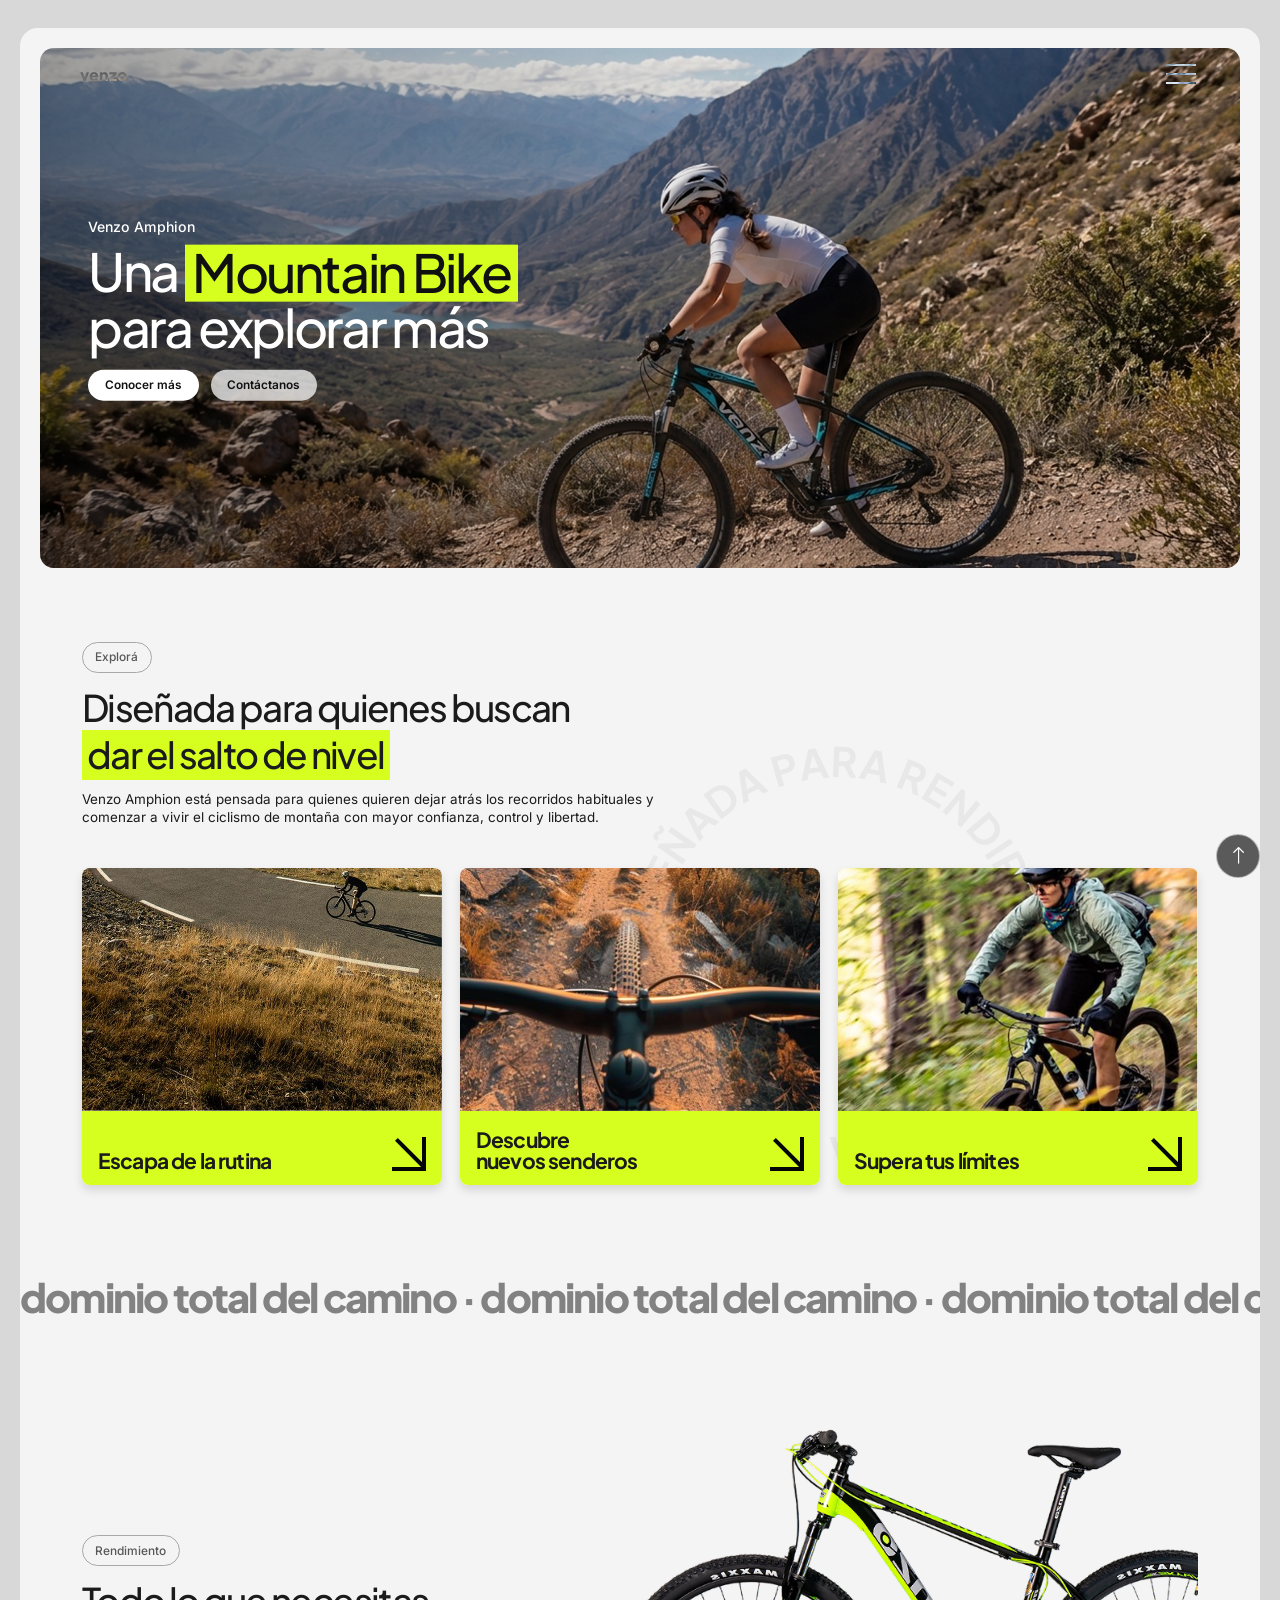
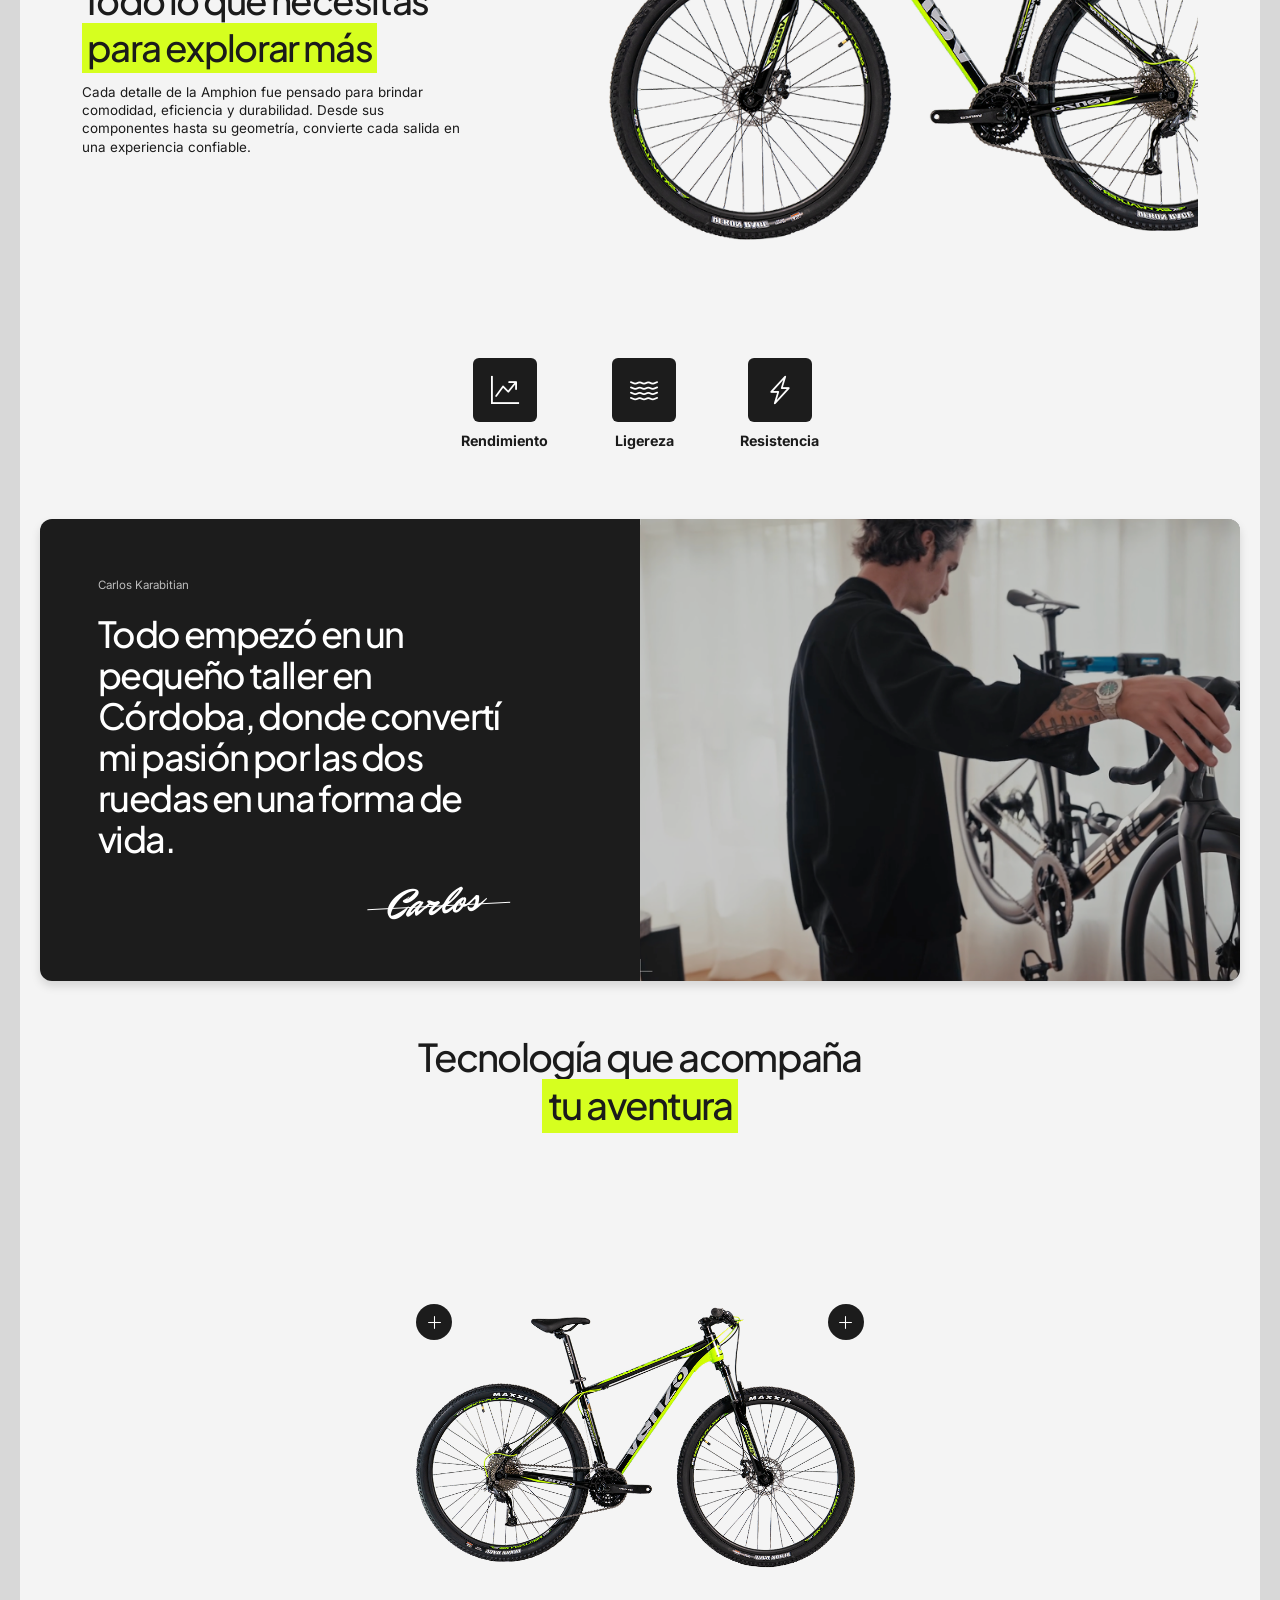
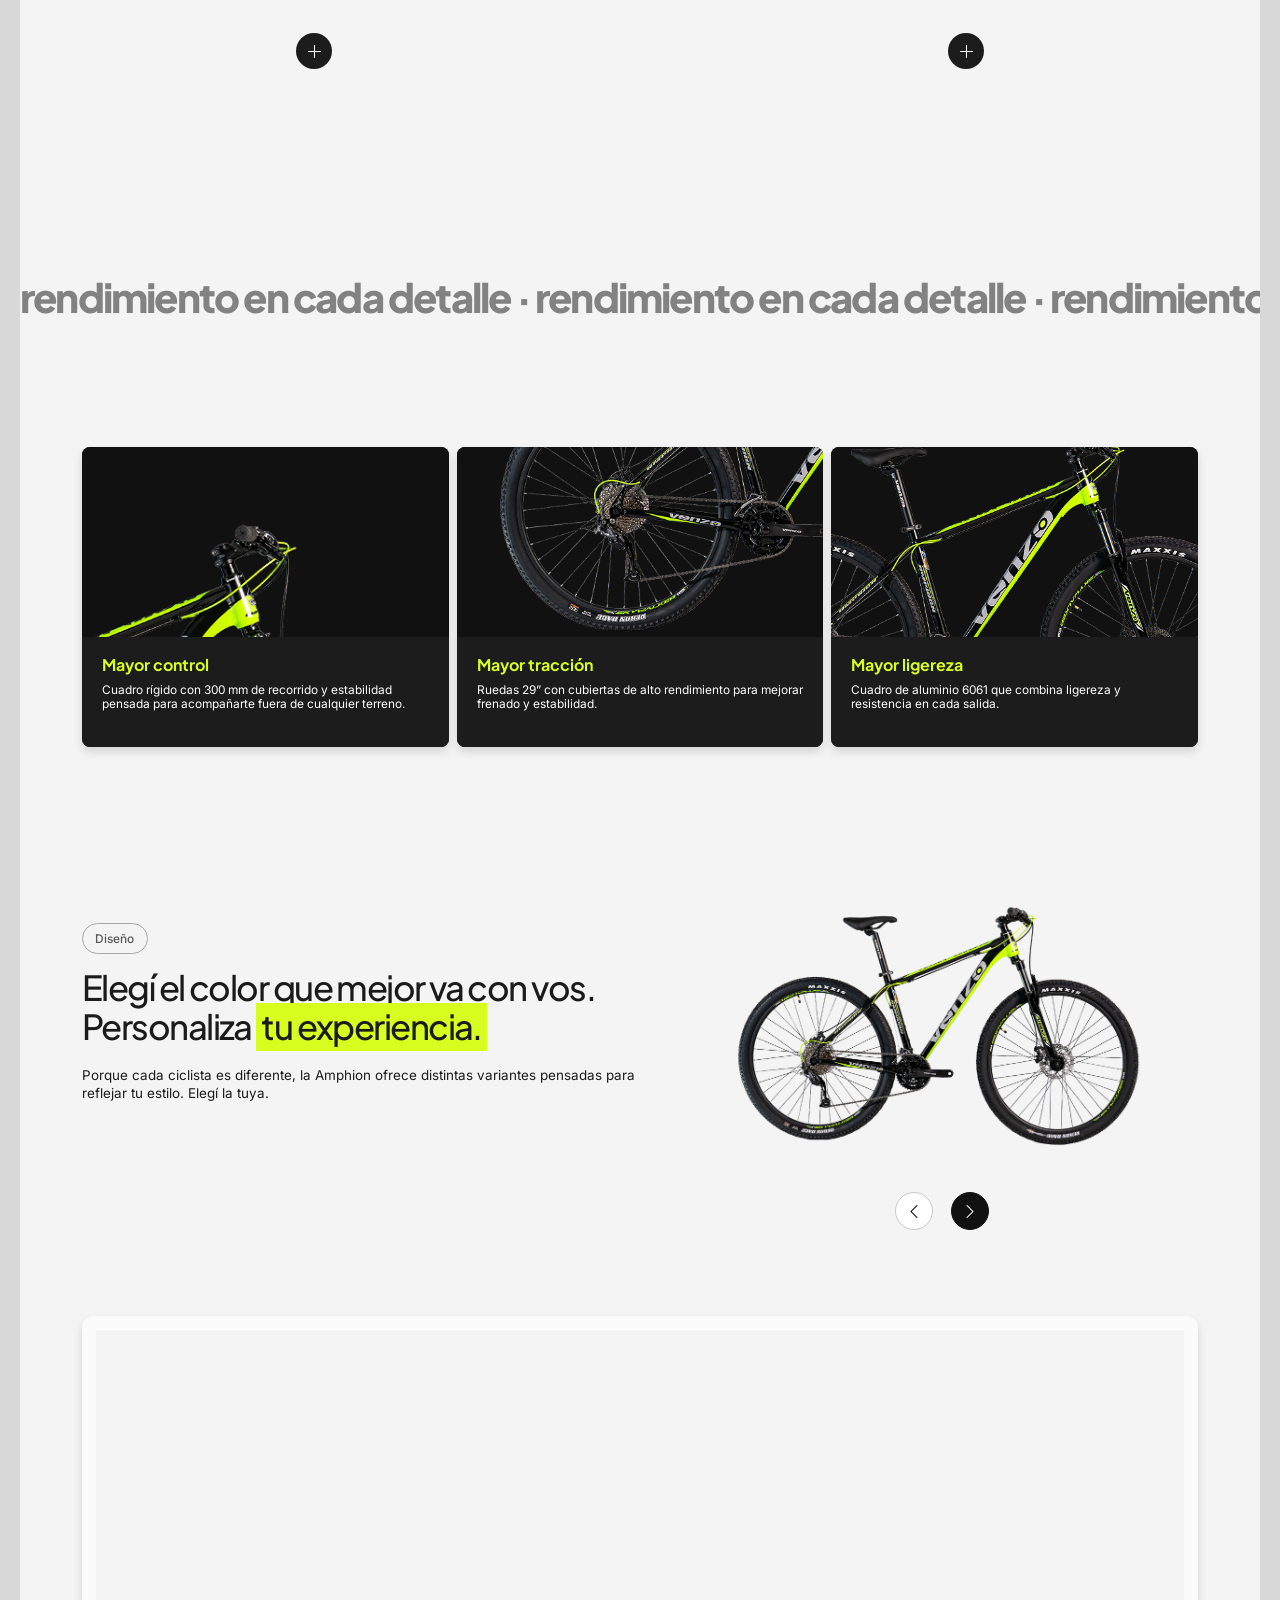
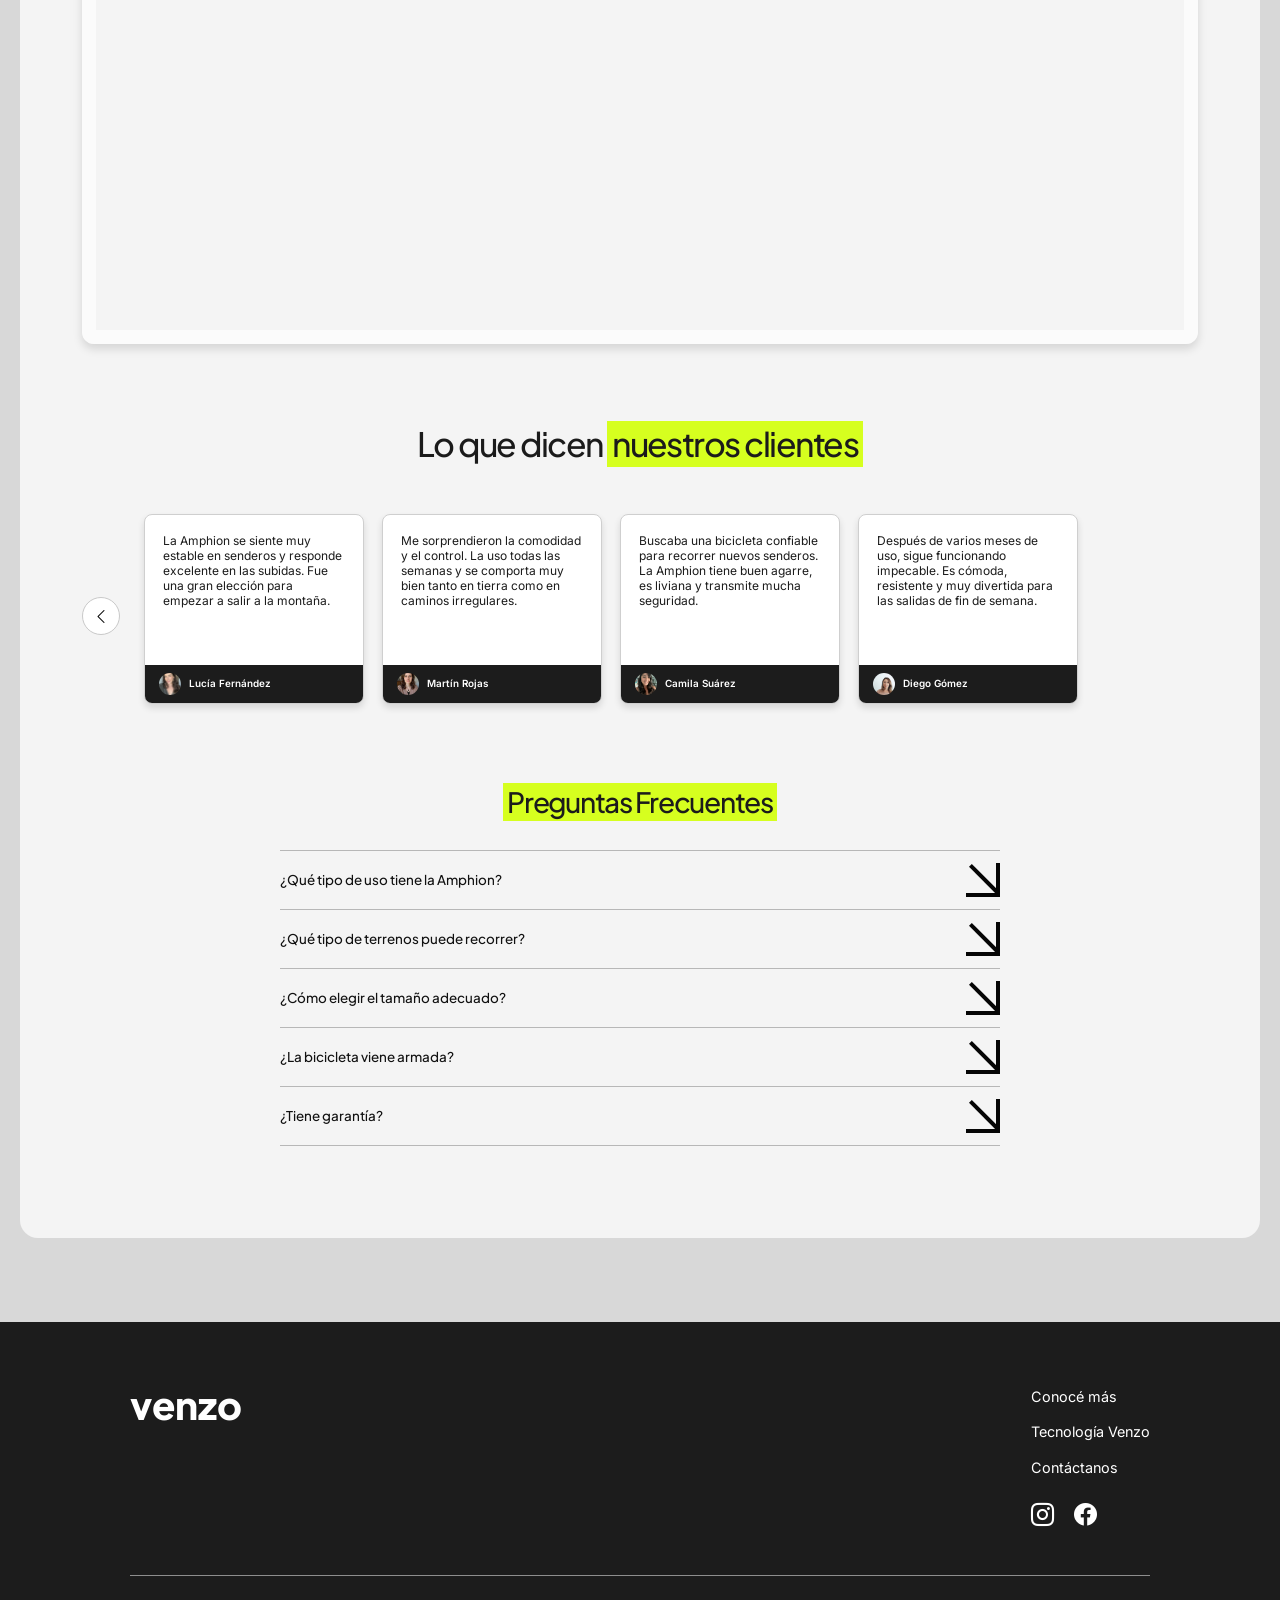
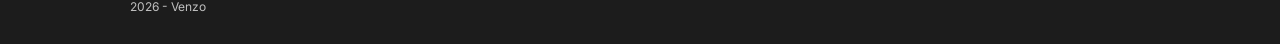
==== index.html @ 7faf3df8 "Add files via upload" ====
<!DOCTYPE html>
<html lang="es">
    <head>
        <meta charset="utf-8" />
        <meta name="viewport" content="width=device-width, initial-scale=1" />
        <title>Venzo Amphion | Mountain Bike</title>
        <link rel="icon" type="image/x-icon" href="assets/favicon.ico" />
        <link rel="preconnect" href="https://fonts.googleapis.com" />
        <link rel="preconnect" href="https://fonts.gstatic.com" crossorigin />
        <link href="https://fonts.googleapis.com/css2?family=Inter:wght@400;500;600;700;800&family=Mr+Dafoe&family=Plus+Jakarta+Sans:wght@400;500;600;700;800&display=swap" rel="stylesheet" />
        <link href="https://cdn.jsdelivr.net/npm/bootstrap@5.3.3/dist/css/bootstrap.min.css" rel="stylesheet" />
        <link href="https://cdn.jsdelivr.net/npm/bootstrap-icons@1.11.3/font/bootstrap-icons.min.css" rel="stylesheet" />
        <link href="css/styles.css" rel="stylesheet" />
    </head>
    <body id="inicio">
        <div class="site-shell">
            <nav class="hero-nav navbar" aria-label="Navegacion principal">
                <a class="brand-mark" href="#inicio">venzo</a>
                <button class="navbar-toggler menu-toggle" type="button" data-bs-toggle="collapse" data-bs-target="#mainMenu" aria-controls="mainMenu" aria-expanded="false" aria-label="Abrir menu">
                    <span></span>
                    <span></span>
                    <span></span>
                </button>
                <div class="collapse navbar-collapse nav-panel" id="mainMenu">
                    <div class="nav-links navbar-nav ms-auto">
                        <a href="#bicicletas">Bicicletas</a>
                        <a href="#producto">Productos</a>
                        <a href="#team">Team Venzo</a>
                        <a href="#nosotros">Nosotros</a>
                    </div>
                </div>
            </nav>

            <header class="hero-section">
                <img class="hero-image" src="assets/img/Gemini_Generated_Image_qpsaj1qpsaj1qpsa 1.png" alt="Ciclista de mountain bike recorriendo un sendero de montana" />
                <div class="hero-shade"></div>

                <div class="hero-content">
                    <p class="eyebrow">Venzo Amphion</p>
                    <h1>Una <mark class="hero-highlight">Mountain Bike</mark><br />para explorar más</h1>
                    <div class="hero-actions">
                        <a class="btn hero-btn" href="#producto">Conocer más</a>
                        <a class="btn hero-btn ghost" href="#nosotros">Contáctanos</a>
                    </div>
                </div>
            </header>

            <main>
                <section class="intro-section" id="bicicletas">
                    <svg class="circular-watermark" viewBox="0 0 320 320" aria-hidden="true">
                        <defs>
                            <path id="intro-watermark-path" d="M 160,160 m -118,0 a 118,118 0 1,1 236,0 a 118,118 0 1,1 -236,0" />
                        </defs>
                        <text>
                            <textPath href="#intro-watermark-path" startOffset="0%">diseñada para rendir · diseñada para rendir ·</textPath>
                        </text>
                    </svg>
                    <p class="section-pill">Explorá</p>
                    <div class="intro-copy">
                        <h2>Diseñada para quienes buscan<br /><mark>dar el salto de nivel</mark></h2>
                        <p>Venzo Amphion está pensada para quienes quieren dejar atrás los recorridos habituales y comenzar a vivir el ciclismo de montaña con mayor confianza, control y libertad.</p>
                    </div>

                    <div class="feature-grid">
                        <article class="feature-card" tabindex="0">
                            <img src="assets/img/image 50.png" alt="Ciclista escapando de la rutina" />
                            <div class="feature-overlay">
                                <p>Venzo Amphion está pensada para quienes quieren dejar atrás los recorridos habituales.</p>
                            </div>
                            <div class="feature-card-footer">
                                <strong>Escapa de la rutina</strong>
                                <span class="card-arrow" aria-hidden="true"></span>
                            </div>
                        </article>
                        <article class="feature-card" tabindex="0">
                            <img src="assets/img/image 51.png" alt="Ciclista explorando senderos" />
                            <div class="feature-overlay">
                                <p>Descubrí nuevos senderos y empezá a vivir el ciclismo de montaña desde otra perspectiva.</p>
                            </div>
                            <div class="feature-card-footer">
                                <strong>Descubre<br />nuevos senderos</strong>
                                <span class="card-arrow" aria-hidden="true"></span>
                            </div>
                        </article>
                        <article class="feature-card" tabindex="0">
                            <img src="assets/img/image 49.png" alt="Ciclista superando sus limites" />
                            <div class="feature-overlay">
                                <p>Superá tus límites con mayor confianza, control y libertad en cada recorrido.</p>
                            </div>
                            <div class="feature-card-footer">
                                <strong>Supera tus límites</strong>
                                <span class="card-arrow" aria-hidden="true"></span>
                            </div>
                        </article>
                    </div>
                </section>

                <section class="marquee-band" aria-label="Dominio total del camino">
                    <div>dominio total del camino · dominio total del camino · dominio total del camino · dominio total del camino ·</div>
                </section>

                <section class="performance-section" id="producto">
                    <div class="performance-copy">
                        <p class="section-pill">Rendimiento</p>
                        <h2>Todo lo que necesitas<br /><mark>para explorar más</mark></h2>
                        <p>Cada detalle de la Amphion fue pensado para brindar comodidad, eficiencia y durabilidad. Desde sus componentes hasta su geometría, convierte cada salida en una experiencia confiable.</p>
                    </div>
                    <div class="performance-visual">
                        <img class="performance-bike" src="assets/img/image 46.png" alt="Bicicleta Venzo Amphion" />
                    </div>
                </section>

                <section class="benefits-section" aria-label="Beneficios de la Venzo Amphion">
                    <div class="benefits">
                        <article><i class="bi bi-graph-up-arrow"></i><span>Rendimiento</span></article>
                        <article><i class="bi bi-water"></i><span>Ligereza</span></article>
                        <article><i class="bi bi-lightning-charge"></i><span>Resistencia</span></article>
                    </div>
                </section>

                <section class="split-section" id="nosotros">
                    <div class="split-copy">
                        <p class="mini-copy">Carlos Karabitian</p>
                        <h2>Todo empezó en un pequeño taller en Córdoba, donde convertí mi pasión por las dos ruedas en una forma de vida.</h2>
                        <p class="author-signature" aria-label="Firma de Carlos Karabitian">Carlos</p>
                    </div>
                    <img src="assets/img/Diseñador bicicleta.png" alt="Tecnico ajustando una bicicleta Venzo" />
                </section>

                <section class="tech-section" id="tecnologia">
                    <h2>Tecnología que acompaña<br /><mark>tu aventura</mark></h2>
                    <div class="simple-bike-map">
                        <button class="hotspot h1" type="button" data-tech-target="suspension" aria-controls="tech-suspension" aria-expanded="false"><i class="bi bi-plus-lg"></i></button>
                        <button class="hotspot h2" type="button" data-tech-target="cuadro" aria-controls="tech-cuadro" aria-expanded="false"><i class="bi bi-plus-lg"></i></button>
                        <img src="assets/img/image 46.png" alt="Mountain bike Venzo Amphion negra y verde" />
                        <button class="hotspot h3" type="button" data-tech-target="transmision" aria-controls="tech-transmision" aria-expanded="false"><i class="bi bi-plus-lg"></i></button>
                        <button class="hotspot h4" type="button" data-tech-target="horquilla" aria-controls="tech-horquilla" aria-expanded="false"><i class="bi bi-plus-lg"></i></button>
                        <article class="tech-info info-suspension" id="tech-suspension" data-tech-info="suspension">
                            <h3>Suspensión</h3>
                            <p>Suspensión preparada para terrenos irregulares y cambios de superficie.</p>
                        </article>
                        <article class="tech-info info-cuadro" id="tech-cuadro" data-tech-info="cuadro">
                            <h3>Cuadro</h3>
                            <p>Suspensión preparada para terrenos irregulares y cambios de superficie.</p>
                        </article>
                        <article class="tech-info info-transmision" id="tech-transmision" data-tech-info="transmision">
                            <h3>Transmisión</h3>
                            <p>Suspensión preparada para terrenos irregulares y cambios de superficie.</p>
                        </article>
                        <article class="tech-info info-horquilla" id="tech-horquilla" data-tech-info="horquilla">
                            <h3>Horquilla</h3>
                            <p>Suspensión preparada para terrenos irregulares y cambios de superficie.</p>
                        </article>
                    </div>
                </section>

                <section class="marquee-band detail-marquee" aria-label="Rendimiento en cada detalle">
                    <div>rendimiento en cada detalle · rendimiento en cada detalle · rendimiento en cada detalle ·</div>
                </section>

                <section class="detail-section">
                    <div class="detail-grid">
                        <article class="detail-card split-detail detail-green">
                            <div class="detail-photo"></div>
                            <div class="detail-copy">
                                <h3>Mayor control</h3>
                                <p>Cuadro rígido con 300 mm de recorrido y estabilidad pensada para acompañarte fuera de cualquier terreno.</p>
                            </div>
                        </article>
                        <article class="detail-card split-detail traction-wheel-copy">
                            <div class="detail-photo"></div>
                            <div class="detail-copy">
                                <h3>Mayor tracción</h3>
                                <p>Ruedas 29” con cubiertas de alto rendimiento para mejorar frenado y estabilidad.</p>
                            </div>
                        </article>
                        <article class="detail-card split-detail traction-frame-copy">
                            <div class="detail-photo"></div>
                            <div class="detail-copy">
                                <h3>Mayor ligereza</h3>
                                <p>Cuadro de aluminio 6061 que combina ligereza y resistencia en cada salida.</p>
                            </div>
                        </article>
                    </div>
                </section>

                <section class="color-section">
                    <div>
                        <p class="section-pill">Diseño</p>
                        <h2>Elegí el color que mejor va con vos.<br />Personaliza <mark>tu experiencia.</mark></h2>
                        <p>Porque cada ciclista es diferente, la Amphion ofrece distintas variantes pensadas para reflejar tu estilo. Elegí la tuya.</p>
                    </div>
                    <div class="bike-choice">
                        <img id="colorBike" src="assets/img/image 46.png" alt="Bicicleta Venzo alternativa" />
                        <div class="choice-dots">
                            <button type="button" class="bike-switch" data-bike-direction="-1" aria-label="Color anterior"><i class="bi bi-chevron-left"></i></button>
                            <button type="button" class="bike-switch active" data-bike-direction="1" aria-label="Color siguiente"><i class="bi bi-chevron-right"></i></button>
                        </div>
                    </div>
                </section>

                <section class="photo-frame">
                    <div class="video-preview">
                        <iframe src="https://www.youtube-nocookie.com/embed/hL6bVW7Ipi4?rel=0&modestbranding=1" title="Video de Venzo en YouTube" allow="accelerometer; autoplay; clipboard-write; encrypted-media; gyroscope; picture-in-picture; web-share" referrerpolicy="strict-origin-when-cross-origin" allowfullscreen></iframe>
                    </div>
                </section>

                <section class="testimonials-section">
                    <h2>Lo que dicen <mark>nuestros clientes</mark></h2>
                    <div class="testimonial-row">
                        <button aria-label="Anterior"><i class="bi bi-chevron-left"></i></button>
                        <div class="testimonial-track">
                            <article class="testimonial-card">
                                <p>La Amphion se siente muy estable en senderos y responde excelente en las subidas. Fue una gran elección para empezar a salir a la montaña.</p>
                                <div><img src="assets/img/49c01371e1e01e0578ee54fcd245b246.webp" alt="" /> Lucía Fernández</div>
                            </article>
                            <article class="testimonial-card">
                                <p>Me sorprendieron la comodidad y el control. La uso todas las semanas y se comporta muy bien tanto en tierra como en caminos irregulares.</p>
                                <div><img src="assets/img/8af5f9f265e3dac75932e51af3ac99f8.webp" alt="" /> Martín Rojas</div>
                            </article>
                            <article class="testimonial-card">
                                <p>Buscaba una bicicleta confiable para recorrer nuevos senderos. La Amphion tiene buen agarre, es liviana y transmite mucha seguridad.</p>
                                <div><img src="assets/img/fd22d7d5fc96244d541ec2a6585b8e6a.webp" alt="" /> Camila Suárez</div>
                            </article>
                            <article class="testimonial-card">
                                <p>Después de varios meses de uso, sigue funcionando impecable. Es cómoda, resistente y muy divertida para las salidas de fin de semana.</p>
                                <div><img src="assets/img/istockphoto-1425797951-612x612.jpg" alt="" /> Diego Gómez</div>
                            </article>
                        </div>
                    </div>
                </section>

                <section class="faq-section" id="team">
                    <h2><mark>Preguntas Frecuentes</mark></h2>
                    <div class="faq-list">
                        <article class="faq-item">
                            <div class="faq-question">¿Qué tipo de uso tiene la Amphion? <button class="card-arrow faq-arrow" type="button" aria-expanded="false" aria-label="Mostrar respuesta"></button></div>
                            <p class="faq-answer">Está pensada para salidas recreativas, entrenamiento y recorridos de montaña.</p>
                        </article>
                        <article class="faq-item">
                            <div class="faq-question">¿Qué tipo de terrenos puede recorrer? <button class="card-arrow faq-arrow" type="button" aria-expanded="false" aria-label="Mostrar respuesta"></button></div>
                            <p class="faq-answer">Puede recorrer caminos de tierra, senderos y superficies irregulares.</p>
                        </article>
                        <article class="faq-item">
                            <div class="faq-question">¿Cómo elegir el tamaño adecuado? <button class="card-arrow faq-arrow" type="button" aria-expanded="false" aria-label="Mostrar respuesta"></button></div>
                            <p class="faq-answer">El tamaño adecuado depende principalmente de tu altura y posición de manejo.</p>
                        </article>
                        <article class="faq-item">
                            <div class="faq-question">¿La bicicleta viene armada? <button class="card-arrow faq-arrow" type="button" aria-expanded="false" aria-label="Mostrar respuesta"></button></div>
                            <p class="faq-answer">Consultá el estado de entrega y armado con el distribuidor seleccionado.</p>
                        </article>
                        <article class="faq-item">
                            <div class="faq-question">¿Tiene garantía? <button class="card-arrow faq-arrow" type="button" aria-expanded="false" aria-label="Mostrar respuesta"></button></div>
                            <p class="faq-answer">La cobertura y sus condiciones dependen del distribuidor y del lugar de compra.</p>
                        </article>
                    </div>
                </section>
            </main>
        </div>

        <footer class="page-footer" id="contacto">
            <div class="footer-inner">
                <a class="footer-brand" href="#inicio">venzo</a>
                <nav class="footer-links" aria-label="Navegación del pie de página">
                    <a href="#bicicletas">Conocé más</a>
                    <a href="#tecnologia">Tecnología Venzo</a>
                    <a href="#contacto">Contáctanos</a>
                </nav>
                <div class="footer-social">
                    <a href="https://www.instagram.com/" target="_blank" rel="noopener noreferrer" aria-label="Instagram"><i class="bi bi-instagram"></i></a>
                    <a href="https://www.facebook.com/" target="_blank" rel="noopener noreferrer" aria-label="Facebook"><i class="bi bi-facebook"></i></a>
                </div>
                <p class="footer-copy">2026 - Venzo</p>
            </div>
        </footer>
        <a class="back-to-top" href="#inicio" aria-label="Volver al inicio">
            <i class="bi bi-arrow-up" aria-hidden="true"></i>
        </a>

        <script src="https://cdn.jsdelivr.net/npm/bootstrap@5.3.3/dist/js/bootstrap.bundle.min.js"></script>
        <script src="js/scripts.js"></script>
    </body>
</html>
---- css/styles.css ----
@charset "UTF-8";

:root {
  --acid: #d6ff1f;
  --ink: #1b1b1b;
  --paper: #f4f4f4;
  --muted: #d9d9d9;
  --dark: #1c1c1c;
  --line: #b7b7b7;
  --font-hero: "Plus Jakarta Sans", Arial, sans-serif;
  --font-body: "Inter", Arial, sans-serif;
  --copy-stack-gap: 14px;
}

* {
  box-sizing: border-box;
}

html {
  scroll-behavior: smooth;
}

body {
  margin: 0;
  overflow-x: hidden;
  background: #d8d8d8;
  color: var(--ink);
  font-family: var(--font-body);
}

img {
  display: block;
  max-width: 100%;
}

mark {
  padding: 0.03em 0.14em 0.09em;
  background: var(--acid);
  -webkit-box-decoration-break: clone;
  box-decoration-break: clone;
  color: inherit;
}

.site-shell {
  width: min(100% - 40px, 1800px);
  margin: 28px auto 84px;
  overflow: hidden;
  border-radius: 18px;
  background: var(--paper);
}

.hero-section {
  position: relative;
  min-height: clamp(420px, 52vw, 520px);
  margin: 20px;
  overflow: hidden;
  border-radius: 14px;
  isolation: isolate;
}

.hero-image,
.hero-shade {
  position: absolute;
  inset: 0;
  width: 100%;
  height: 100%;
}

.hero-image {
  z-index: -2;
  object-fit: cover;
  object-position: 54% center;
}

.hero-shade {
  z-index: -1;
  background: linear-gradient(90deg, rgba(0, 0, 0, 0.38), rgba(0, 0, 0, 0.08) 55%, rgba(0, 0, 0, 0));
}

.hero-nav {
  position: fixed;
  z-index: 1000;
  top: 20px;
  left: 50%;
  width: min(calc(100% - 88px), 1720px);
  display: flex;
  align-items: center;
  justify-content: space-between;
  padding: 40px clamp(18px, 3vw, 36px) 18px;
  background: transparent;
  transform: translateX(-50%);
  transition: transform 300ms cubic-bezier(0.22, 1, 0.36, 1);
  mix-blend-mode: difference;
}

.hero-nav.nav-hidden {
  transform: translate(-50%, -140%);
}

.hero-nav:has(.nav-panel.show),
.hero-nav:has(.nav-panel.collapsing) {
  mix-blend-mode: normal;
}

.brand-mark {
  position: relative;
  z-index: 2;
  color: #fff;
  font-family: var(--font-hero);
  font-size: 1rem;
  font-weight: 800;
  line-height: 1;
  text-decoration: none;
}

.menu-toggle {
  position: relative;
  z-index: 2;
  width: 38px;
  height: 30px;
  display: grid;
  gap: 5px;
  padding: 4px;
  border: 0;
  border-radius: 0;
  background: transparent;
  box-shadow: none;
}

.menu-toggle:focus {
  box-shadow: none;
}

.menu-toggle span {
  display: block;
  width: 100%;
  height: 2px;
  background: #fff;
  transition: transform 180ms ease, opacity 180ms ease, background-color 180ms ease;
}

.menu-toggle[aria-expanded="true"] span {
  position: absolute;
  top: 50%;
  left: 50%;
  width: 30px;
}

.menu-toggle[aria-expanded="true"] span:nth-child(1) {
  transform: translate(-50%, -50%) rotate(45deg);
}

.menu-toggle[aria-expanded="true"] span:nth-child(2) {
  transform: translate(-50%, -50%);
  opacity: 0;
}

.menu-toggle[aria-expanded="true"] span:nth-child(3) {
  transform: translate(-50%, -50%) rotate(-45deg);
}

.nav-panel {
  position: fixed;
  z-index: 1;
  top: -20px;
  left: 50%;
  width: 100vw;
  height: 50vh;
  min-height: 280px;
  max-height: 500px;
  padding: 88px clamp(24px, 4vw, 48px) 36px;
  overflow: hidden;
  border-radius: 0;
  background: linear-gradient(
    to bottom,
    rgba(0, 0, 0, 0.78) 0%,
    rgba(0, 0, 0, 0.62) 48%,
    rgba(0, 0, 0, 0) 100%
  );
  transform: translateX(-50%);
}

.nav-panel.collapsing {
  transition: height 620ms cubic-bezier(0.22, 1, 0.36, 1);
}

.nav-links {
  width: min(calc(100vw - 88px), 1720px);
  display: grid;
  gap: 10px;
  justify-items: end;
  margin-inline: auto !important;
  padding: 32px clamp(18px, 3vw, 36px) 0;
  opacity: 0;
  transform: translateY(-10px);
  transition: opacity 300ms ease 120ms, transform 420ms cubic-bezier(0.22, 1, 0.36, 1) 100ms;
}

.menu-toggle[aria-expanded="true"] + .nav-panel .nav-links {
  opacity: 1;
  transform: translateY(0);
}

.nav-links a {
  color: #fff;
  font-size: 1rem;
  font-weight: 500;
  text-decoration: none;
}

.hero-content {
  position: absolute;
  top: 50%;
  left: clamp(24px, 4vw, 48px);
  bottom: auto;
  max-width: min(760px, 58vw);
  color: #fff;
  transform: translateY(-50%);
}

.eyebrow {
  margin: 0 0 8px;
  font-size: 0.88rem;
  font-weight: 500;
}

.hero-content h1 {
  margin: 0 0 18px;
  font-family: var(--font-hero);
  font-size: clamp(2.35rem, 4.1vw, 4rem);
  font-weight: 500;
  letter-spacing: -0.045em;
  line-height: 0.96;
}

.hero-content h1 mark {
  color: #101010;
}

.hero-highlight {
  display: inline-block;
  white-space: nowrap;
}

.hero-actions {
  display: flex;
  flex-wrap: wrap;
  gap: 12px;
}

.hero-btn {
  border: 0;
  border-radius: 999px;
  padding: 0.4rem 1.05rem;
  background: #fff;
  color: #101010;
  font-size: 0.74rem;
  font-weight: 600;
}

.hero-btn.ghost {
  background: rgba(255, 255, 255, 0.72);
}

section {
  padding-inline: clamp(24px, 5vw, 62px);
}

.section-pill {
  width: max-content;
  margin: 0 0 var(--copy-stack-gap);
  padding: 0.34rem 0.78rem;
  border: 1px solid #a8a8a8;
  border-radius: 999px;
  color: #585858;
  font-size: calc(0.62rem + 2px);
  font-weight: 500;
}

.intro-section {
  position: relative;
  padding-top: 54px;
  padding-bottom: 58px;
}

.circular-watermark {
  --watermark-x: 0;
  position: absolute;
  z-index: 0;
  top: 126px;
  right: clamp(48px, 14vw, 230px);
  width: clamp(430px, 38vw, 620px);
  height: auto;
  color: #8b8b8b;
  opacity: 0.1;
  pointer-events: none;
  transform: translateX(var(--watermark-x));
  animation: watermark-spin 28s linear infinite;
}

.circular-watermark text {
  fill: currentColor;
  font-family: var(--font-hero);
  font-size: 27px;
  font-weight: 700;
  letter-spacing: 0.01em;
  text-transform: uppercase;
}

.intro-section > :not(.circular-watermark) {
  position: relative;
  z-index: 1;
}

.intro-copy {
  max-width: 620px;
}

.intro-copy h2,
.performance-copy h2,
.split-copy h2,
.tech-section h2,
.color-section h2,
.testimonials-section h2,
.faq-section h2 {
  margin: 0;
  font-family: var(--font-hero);
  font-weight: 500;
  letter-spacing: -0.045em;
  line-height: 1.14;
}

.intro-copy h2 {
  font-size: clamp(1.5rem, 3vw, 2.3rem);
}

.intro-copy h2 mark,
.performance-copy h2 mark,
.tech-section h2 mark {
  position: relative;
  top: 5px;
}

.intro-copy > p:not(.section-pill),
.performance-copy > p:not(.section-pill),
.color-section > div > p:not(.section-pill) {
  margin: calc(var(--copy-stack-gap) + 5px) 0 0;
  font-size: 0.84rem;
  font-weight: 400;
  line-height: 1.35;
}

.feature-grid {
  display: grid;
  grid-template-columns: repeat(3, minmax(0, 1fr));
  gap: 18px;
  margin-top: 42px;
}

.feature-card {
  position: relative;
  overflow: hidden;
  border-radius: 8px;
  background: #fff;
}

.feature-card,
.split-section,
.detail-card,
.video-preview,
.testimonial-card {
  box-shadow: 0 5px 10px rgba(0, 0, 0, 0.13);
}

.feature-card img {
  width: 100%;
  aspect-ratio: 1.48;
  object-fit: cover;
}

.feature-card:first-child img {
  object-position: center bottom;
}

.feature-card:nth-child(2) img,
.feature-card:nth-child(3) img {
  object-position: 70% center;
}

.feature-card:nth-child(2) img {
  transform: scale(1.65);
  transform-origin: center bottom;
}

.feature-card > .feature-card-footer {
  min-height: 74px;
  display: flex;
  align-items: flex-end;
  justify-content: space-between;
  gap: 12px;
  padding: 14px 16px;
  background: var(--acid);
}

.feature-overlay {
  position: absolute;
  z-index: 1;
  top: 0;
  left: 0;
  width: 100%;
  aspect-ratio: 1.48;
  display: flex;
  align-items: center;
  padding: 24px;
  background: var(--acid);
  opacity: 0;
  transform: translateY(12px);
  transition: opacity 180ms ease, transform 180ms ease;
  pointer-events: none;
}

.feature-overlay p {
  margin: 0;
  font-family: var(--font-body);
  font-size: 0.9rem;
  font-weight: 400;
  line-height: 1.35;
}

.feature-card:hover .feature-overlay,
.feature-card:focus-visible .feature-overlay {
  opacity: 1;
  transform: translateY(0);
}

.feature-card strong {
  font-family: var(--font-hero);
  font-size: calc(clamp(1.15rem, 2vw, 1.4rem) - 1pt);
  font-weight: 700;
  letter-spacing: -0.04em;
  line-height: 1;
}

.card-arrow {
  width: 34px;
  height: 34px;
  position: relative;
  display: inline-block;
  flex: 0 0 auto;
  border-right: 4px solid #050505;
  border-bottom: 4px solid #050505;
  transition: transform 240ms ease;
}

.feature-card:hover .card-arrow,
.feature-card:focus-visible .card-arrow {
  transform: rotate(45deg);
}

.card-arrow::before {
  content: "";
  position: absolute;
  right: -2px;
  bottom: -2px;
  width: 130%;
  height: 4px;
  background: #050505;
  transform: rotate(45deg);
  transform-origin: right center;
}

.marquee-band {
  padding: 24px 0;
  overflow: hidden;
  background: transparent;
  white-space: nowrap;
}

.marquee-band div {
  --marquee-shift: -25%;
  width: max-content;
  color: #111;
  opacity: 0.5;
  font-family: var(--font-hero);
  font-size: clamp(1.5rem, 3.2vw, 2.5rem);
  font-weight: 800;
  letter-spacing: -0.045em;
  animation: marquee-scroll 14s linear infinite;
  will-change: transform;
}

.detail-marquee div {
  --marquee-shift: -33.333%;
}

@keyframes marquee-scroll {
  from {
    transform: translateX(0);
  }

  to {
    transform: translateX(var(--marquee-shift));
  }
}

@keyframes watermark-spin {
  from {
    transform: translateX(var(--watermark-x)) rotate(0deg);
  }

  to {
    transform: translateX(var(--watermark-x)) rotate(360deg);
  }
}

@media (prefers-reduced-motion: reduce) {
  .marquee-band div {
    animation: none;
    transform: translateX(-12%);
  }

  .circular-watermark {
    animation: none;
  }
}

.performance-section {
  position: relative;
  min-height: auto;
  display: grid;
  grid-template-columns: minmax(0, 0.95fr) minmax(0, 1.35fr);
  align-items: center;
  padding-top: 50px;
  padding-bottom: 0;
  overflow: hidden;
}

.performance-copy {
  position: relative;
  z-index: 2;
  max-width: 380px;
}

.performance-copy h2 {
  font-size: clamp(1.5rem, 3vw, 2.3rem);
}

.benefits {
  display: flex;
  justify-content: center;
  gap: 64px;
  margin: 0;
}

.benefits article {
  display: grid;
  gap: 8px;
  justify-items: center;
  font-size: calc(0.64rem + 3pt);
  font-weight: 700;
}

.benefits i {
  width: 64px;
  height: 64px;
  display: grid;
  place-items: center;
  border-radius: 6px;
  background: var(--dark);
  color: #fff;
  font-size: 1.75rem;
}

.performance-bike {
  position: absolute;
  top: 50%;
  left: 62%;
  width: 135%;
  max-width: none;
  transform: translate(-50%, -50%) scaleX(-1);
}

.performance-visual {
  position: relative;
  min-width: 0;
  aspect-ratio: 1.34;
  overflow: hidden;
  background: transparent;
}

.benefits-section {
  padding-block: 68px;
}

.split-section {
  display: grid;
  grid-template-columns: 1fr 1fr;
  margin-inline: 20px;
  padding-inline: 0;
  overflow: hidden;
  border-radius: 12px;
  background: var(--dark);
}

.split-copy {
  min-height: 430px;
  display: flex;
  flex-direction: column;
  justify-content: center;
  padding: clamp(32px, 5vw, 58px);
  color: #fff;
}

.mini-copy {
  margin: 0 0 18px;
  color: #bdbdbd;
  font-size: 0.72rem;
  font-weight: 400;
}

.split-copy h2 {
  max-width: 410px;
  font-size: clamp(1.55rem, 3vw, 2.25rem);
  font-weight: 500;
}

.author-signature {
  position: relative;
  width: fit-content;
  margin: 24px max(20px, calc(100% - 390px)) 0 auto;
  padding-inline: 8px;
  color: #fff;
  font-family: "Mr Dafoe", cursive;
  font-size: clamp(1.7rem, 3.4vw, 2.5rem);
  line-height: 1;
  transform: rotate(-5deg);
}

.author-signature::after {
  content: "";
  position: absolute;
  top: 58%;
  left: -12px;
  width: calc(100% + 34px);
  height: 1px;
  background: currentColor;
  transform: rotate(2deg);
}

.split-section img {
  width: 100%;
  height: 100%;
  min-height: 430px;
  object-fit: cover;
  object-position: 68% center;
  background: #e4e5e3;
  transform: none;
}

.tech-section {
  padding-top: 54px;
  padding-bottom: 66px;
  text-align: center;
}

.tech-section h2 {
  font-size: clamp(1.55rem, 3vw, 2.4rem);
}

.simple-bike-map {
  position: relative;
  width: min(100%, 860px);
  margin: 32px auto 0;
  padding-top: 136px;
  padding-bottom: 178px;
}

.simple-bike-map img {
  width: min(100%, 560px);
  margin-inline: auto;
}

.hotspot {
  position: absolute;
  width: 36px;
  height: 36px;
  display: grid;
  place-items: center;
  border: 0;
  border-radius: 50%;
  background: var(--dark);
  color: #fff;
  font-size: 1.08rem;
  line-height: 1;
}

.hotspot.h1 {
  top: 150px;
  left: 24%;
}

.hotspot.h2 {
  top: 150px;
  right: 24%;
}

.hotspot.h3 {
  bottom: 100px;
  left: 10%;
}

.hotspot.h4 {
  right: 10%;
  bottom: 100px;
}

.hotspot.active {
  background: var(--acid);
  color: #111;
}

.tech-info {
  position: absolute;
  width: min(260px, 32%);
  text-align: left;
  pointer-events: none;
  opacity: 0;
  visibility: hidden;
  transform: translateY(8px);
  transition: opacity 180ms ease, transform 180ms ease, visibility 180ms ease;
}

.tech-info.active {
  opacity: 1;
  visibility: visible;
  transform: translateY(0);
}

.tech-info h3 {
  margin: 0 0 16px;
  font-family: var(--font-hero);
  font-size: 1.05rem;
  font-weight: 700;
  letter-spacing: -0.03em;
}

.tech-info p {
  margin: 0;
  font-family: var(--font-body);
  font-size: 1rem;
  font-weight: 400;
  line-height: 1.2;
}

.info-suspension {
  top: 0;
  right: auto;
  bottom: auto;
  left: 3%;
}

.info-cuadro {
  top: 0;
  right: 3%;
  bottom: auto;
}

.info-transmision {
  right: auto;
  bottom: 0;
  left: 3%;
}

.info-horquilla {
  right: 3%;
  bottom: 0;
}

.tiny-caption {
  margin: 42px 0 0;
  color: #777;
  font-size: 0.58rem;
}

.detail-marquee {
  padding-top: 24px;
  padding-bottom: 120px;
}

.detail-section {
  padding-bottom: 72px;
}

.detail-grid {
  display: grid;
  grid-template-columns: 1fr 1fr 1fr;
  grid-auto-rows: 300px;
  gap: 8px;
}

.detail-card {
  position: relative;
  overflow: hidden;
  border-radius: 8px;
  background: var(--dark);
  color: #fff;
}

.detail-card h3 {
  margin: 0 0 8px;
  color: var(--acid);
  font-family: var(--font-hero);
  font-size: 1rem;
  font-weight: 700;
}

.detail-card p {
  margin: 0;
  font-size: calc(0.68rem + 1px);
  font-weight: 400;
  line-height: 1.25;
}

.detail-card.dark {
  display: flex;
  flex-direction: column;
  justify-content: center;
}

.split-detail {
  display: flex;
  flex-direction: column;
  background: var(--dark);
}

.split-detail .detail-photo {
  min-height: 190px;
  flex: 0 0 190px;
  background-image: url("../assets/img/image 46.png");
  background-repeat: no-repeat;
  background-color: #111;
}

.split-detail .detail-copy {
  flex: 1;
  padding: 18px 20px;
  background: var(--dark);
}

.detail-green .detail-photo {
  background-size: 1050px auto;
  background-position: -505px 45px;
}

.traction-wheel-copy .detail-photo {
  background-size: 780px auto;
  background-position: -35px -194px;
}

.traction-frame-copy .detail-photo {
  background-size: 720px auto;
  background-position: -200px -35px;
}

.color-section {
  display: grid;
  grid-template-columns: 1.1fr 1fr;
  align-items: center;
  gap: 42px;
  padding-top: 24px;
  padding-bottom: 86px;
}

.color-section h2 {
  font-size: clamp(1.45rem, 2.7vw, 2.2rem);
}

.bike-choice {
  text-align: center;
  transform: translateY(48px);
}

.bike-choice img {
  width: min(100%, 520px);
  margin-inline: auto;
  transition: opacity 180ms ease, transform 180ms ease;
}

.choice-dots {
  display: flex;
  justify-content: center;
  gap: 18px;
  margin-top: 18px;
}

.choice-dots button,
.testimonial-row > button {
  width: clamp(30px, 5vw, 38px);
  height: clamp(30px, 5vw, 38px);
  display: grid;
  place-items: center;
  border: 1px solid #c9c9c9;
  border-radius: 50%;
  background: #fff;
  font-size: clamp(0.8rem, 1.8vw, 1rem);
}

.choice-dots .active {
  border-color: #111;
  background: #111;
  color: #fff;
}

.photo-frame {
  padding-top: 48px;
  padding-bottom: 80px;
}

.video-preview {
  position: relative;
  width: 100%;
  aspect-ratio: 16 / 9;
  display: block;
  overflow: hidden;
  border: 14px solid rgba(255, 255, 255, 0.65);
  border-radius: 12px;
}

.video-preview iframe {
  width: 100%;
  height: 100%;
  border: 0;
}

.testimonials-section {
  padding-top: 0;
  padding-bottom: 64px;
  text-align: center;
}

.testimonials-section h2 {
  margin-bottom: 48px;
  font-size: clamp(1.4rem, 2.8vw, 2.1rem);
}

.testimonial-row {
  display: grid;
  grid-template-columns: 34px minmax(0, 1fr);
  align-items: center;
  gap: 16px;
}

.testimonial-track {
  display: flex;
  gap: 18px;
  overflow-x: auto;
  padding: 4px 12px 18px;
  scroll-snap-type: x mandatory;
}

.testimonial-card {
  width: 220px;
  flex: 0 0 auto;
  overflow: hidden;
  border: 1px solid #cfcfcf;
  border-radius: 8px;
  background: #fff;
  box-shadow: 0 4px 7px rgba(0, 0, 0, 0.12);
  text-align: left;
  scroll-snap-align: start;
}

.testimonial-card p {
  min-height: 150px;
  margin: 0;
  padding: 18px;
  font-size: 0.75rem;
  font-weight: 400;
  line-height: 1.25;
}

.testimonial-card div {
  min-height: 38px;
  display: flex;
  align-items: center;
  gap: 8px;
  padding: 0 14px;
  background: var(--dark);
  color: #fff;
  font-size: 0.62rem;
  font-weight: 600;
}

.testimonial-card div img {
  width: 22px;
  height: 22px;
  flex: 0 0 auto;
  border-radius: 50%;
  object-fit: cover;
}

.faq-section {
  padding-bottom: 92px;
}

.faq-section h2 {
  margin-bottom: 32px;
  text-align: center;
  font-size: clamp(1.25rem, 2.5vw, 1.75rem);
}

.faq-list {
  width: min(100%, 720px);
  margin-inline: auto;
}

.faq-item {
  border-top: 1px solid var(--line);
}

.faq-item:last-child {
  border-bottom: 1px solid var(--line);
}

.faq-question {
  min-height: 58px;
  display: flex;
  align-items: center;
  justify-content: space-between;
  gap: 24px;
  color: #111;
  font-family: var(--font-hero);
  font-size: 0.84rem;
  font-weight: 500;
}

.faq-answer {
  max-height: 0;
  margin: 0;
  overflow: hidden;
  opacity: 0;
  font-size: 0.78rem;
  line-height: 1.4;
  transition: max-height 360ms ease, padding 360ms ease, opacity 220ms ease;
}

.faq-item.is-open .faq-answer {
  max-height: 120px;
  padding: 0 52px 18px 0;
  opacity: 1;
}

.faq-arrow {
  width: 34px;
  height: 34px;
  padding: 0;
  border-top: 0;
  border-left: 0;
  background: transparent;
  cursor: pointer;
  transition: transform 240ms ease;
}

.faq-item.is-open .faq-arrow {
  transform: rotate(45deg);
}

.page-footer {
  min-height: 300px;
  padding: 64px 24px 28px;
  background: var(--dark);
  color: #fff;
}

.footer-inner {
  width: min(100%, 1020px);
  min-height: 208px;
  display: grid;
  grid-template-columns: 1fr auto;
  align-items: start;
  gap: 48px;
  margin-inline: auto;
}

.footer-brand {
  color: #fff;
  font-family: var(--font-hero);
  font-size: clamp(1.5rem, 3vw, 2.4rem);
  font-weight: 800;
  line-height: 1;
  text-decoration: none;
}

.footer-links {
  display: grid;
  gap: 14px;
}

.footer-links a {
  color: #fff;
  font-size: 0.9rem;
  text-decoration: none;
}

.footer-links a:hover,
.footer-links a:focus-visible,
.footer-social a:hover,
.footer-social a:focus-visible {
  color: var(--acid);
}

.footer-social {
  grid-column: 2;
  display: flex;
  gap: 20px;
  margin-top: -24px;
}

.footer-social a {
  color: #fff;
  font-size: 1.45rem;
  line-height: 1;
}

.footer-copy {
  grid-column: 1 / -1;
  align-self: end;
  margin: 0;
  padding-top: 22px;
  border-top: 1px solid rgba(255, 255, 255, 0.5);
  color: rgba(255, 255, 255, 0.72);
  font-size: 0.75rem;
}

.back-to-top {
  position: fixed;
  z-index: 1001;
  right: max(20px, calc((100vw - 1800px) / 2 + 20px));
  bottom: 22px;
  width: 44px;
  height: 44px;
  display: grid;
  place-items: center;
  border: 1px solid rgba(255, 255, 255, 0.55);
  border-radius: 50%;
  background: rgba(17, 17, 17, 0.68);
  color: #fff;
  font-size: 1.2rem;
  text-decoration: none;
  backdrop-filter: blur(6px);
}

.back-to-top:hover,
.back-to-top:focus-visible {
  background: rgba(17, 17, 17, 0.9);
  color: var(--acid);
}

@media (max-width: 900px) {
  .site-shell {
    width: min(100% - 18px, 760px);
    margin-top: 12px;
  }

  .nav-links {
    gap: 20px;
  }

  .detail-marquee {
    padding-bottom: 24px;
  }

  .benefits {
    gap: 46px;
  }

  .benefits i {
    width: 46px;
    height: 46px;
    font-size: 1.25rem;
  }

  .performance-section,
  .color-section {
    grid-template-columns: 1fr;
  }

  .bike-choice {
    transform: none;
  }

  .bike-choice img {
    width: min(100%, 340px);
  }

  .performance-bike {
    top: 86%;
    left: 50%;
    width: 185%;
    margin: 0;
    transform: translate(-50%, -50%) scaleX(-1);
  }

  .performance-visual {
    width: min(100%, 620px);
    margin: 30px auto 0;
    aspect-ratio: 1.68;
  }

  .split-section {
    grid-template-columns: 1fr;
  }

  .split-section img {
    min-height: 420px;
  }

  .detail-grid {
    grid-template-columns: 1fr 1fr;
    grid-auto-rows: 300px;
  }
}

@media (max-width: 680px) {
  .site-shell {
    width: 100%;
    margin: 0;
    border-radius: 0;
  }

  .page-footer {
    padding: 48px 24px 24px;
  }

  .footer-inner {
    grid-template-columns: 1fr;
    gap: 34px;
  }

  .footer-social {
    grid-column: 1;
    margin-top: 0;
  }

  .footer-copy {
    grid-column: 1;
    margin-top: 12px;
  }

  .hero-section {
    min-height: 560px;
    margin: 12px;
  }

  .hero-nav {
    top: 0;
    width: calc(100% - 24px);
    padding-inline: 20px;
  }

  .nav-panel {
    top: 0;
  }

  .hero-nav {
    align-items: flex-start;
  }

  .nav-links {
    width: calc(100vw - 24px);
    display: grid;
    justify-items: end;
    gap: 7px;
    padding-inline: 20px;
  }

  .hero-content {
    top: auto;
    left: 20px;
    right: 20px;
    bottom: 36px;
    transform: none;
  }

  .hero-content h1 {
    max-width: 340px;
    font-size: clamp(2.2rem, 12vw, 3.4rem);
  }

  section {
    padding-inline: 22px;
  }

  .feature-grid,
  .benefits,
  .color-section,
  .detail-grid {
    grid-template-columns: 1fr;
  }

  .feature-grid {
    gap: 14px;
    margin-top: 78px;
  }

  .feature-card:first-child img {
    object-position: center 72%;
  }

  .circular-watermark {
    --watermark-x: -50%;
    top: 228px;
    left: 50%;
    right: auto;
    width: min(118vw, 500px);
    transform-origin: center;
  }

  .marquee-band div {
    font-size: 1.45rem;
  }

  .performance-section {
    min-height: auto;
  }

  .split-section {
    margin-inline: 12px;
  }

  .split-copy {
    min-height: auto;
    padding: 34px 24px;
  }

  .split-copy h2 {
    font-size: clamp(1.55rem, 8vw, 2.15rem);
  }

  .split-copy h2 br {
    display: none;
  }

  .split-section img {
    min-height: 360px;
  }

  .simple-bike-map {
    width: min(100%, 560px);
    margin-top: 48px;
    padding-top: 78px;
    padding-bottom: 210px;
  }

  .hotspot {
    width: 30px;
    height: 30px;
    font-size: 0.82rem;
  }

  .hotspot.h1 {
    top: 34px;
    left: 25%;
  }

  .hotspot.h2 {
    top: 34px;
    right: 25%;
  }

  .hotspot.h3 {
    bottom: 164px;
    left: 18%;
  }

  .hotspot.h4 {
    right: 18%;
    bottom: 164px;
  }

  .tech-info {
    width: min(100%, 320px);
  }

  .info-suspension,
  .info-transmision,
  .info-cuadro,
  .info-horquilla {
    top: auto;
    right: 0;
    left: auto;
  }

  .info-transmision,
  .info-suspension,
  .info-cuadro,
  .info-horquilla {
    bottom: 0;
  }

  .detail-grid {
    grid-auto-rows: 300px;
  }

  .detail-card {
    min-height: 300px;
  }

  .testimonial-row {
    grid-template-columns: 1fr;
  }

  .testimonial-row > button {
    display: none;
  }
}

@media (max-width: 420px) {
  .hero-section {
    min-height: 500px;
  }

  .hero-image {
    object-position: 63% center;
  }

  .hero-content h1 {
    font-size: 2.15rem;
  }

  .intro-copy h2,
  .performance-copy h2,
  .tech-section h2,
  .color-section h2 {
    font-size: 1.65rem;
  }

  .feature-card > .feature-card-footer {
    min-height: 64px;
  }

  .card-arrow {
    width: 28px;
    height: 28px;
    border-width: 3px;
  }

  .card-arrow::before {
    right: -1.5px;
    bottom: -1.5px;
    height: 3px;
  }

  .faq-arrow {
    width: 28px;
    height: 28px;
  }
}
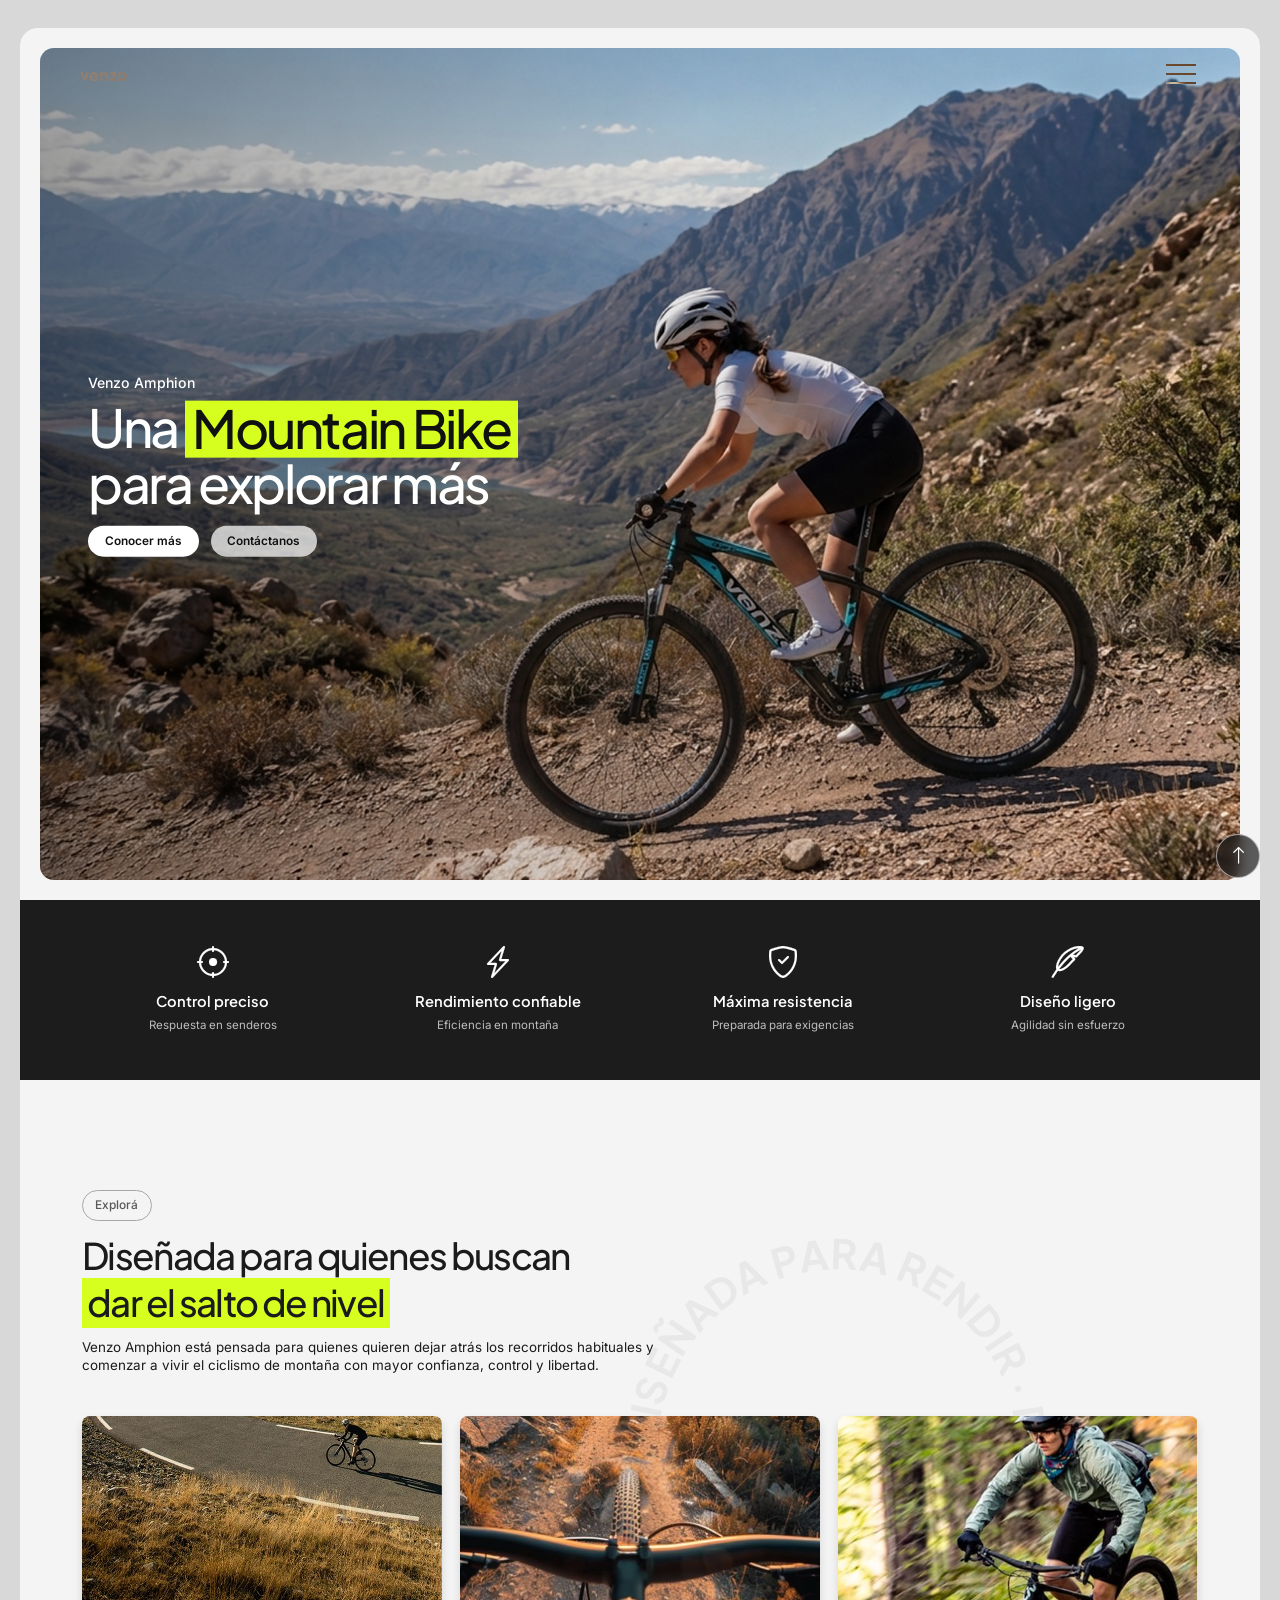
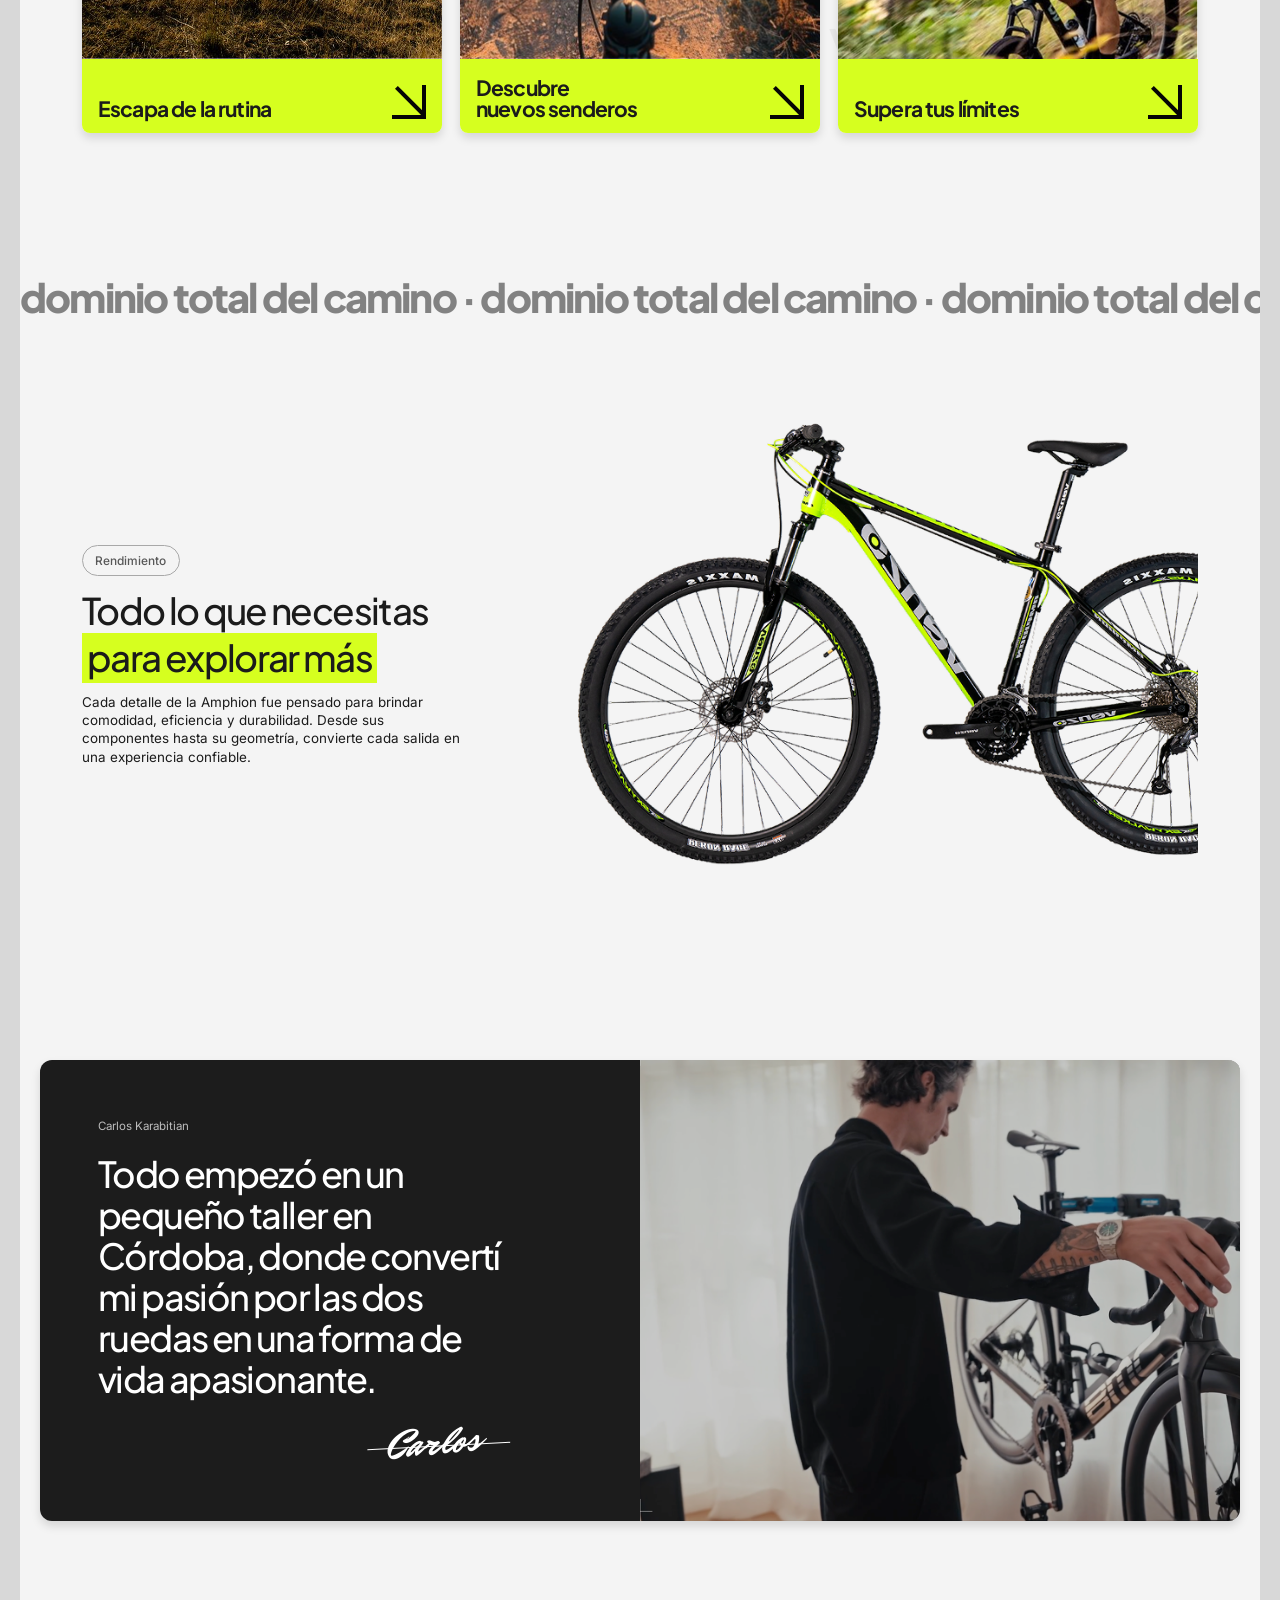
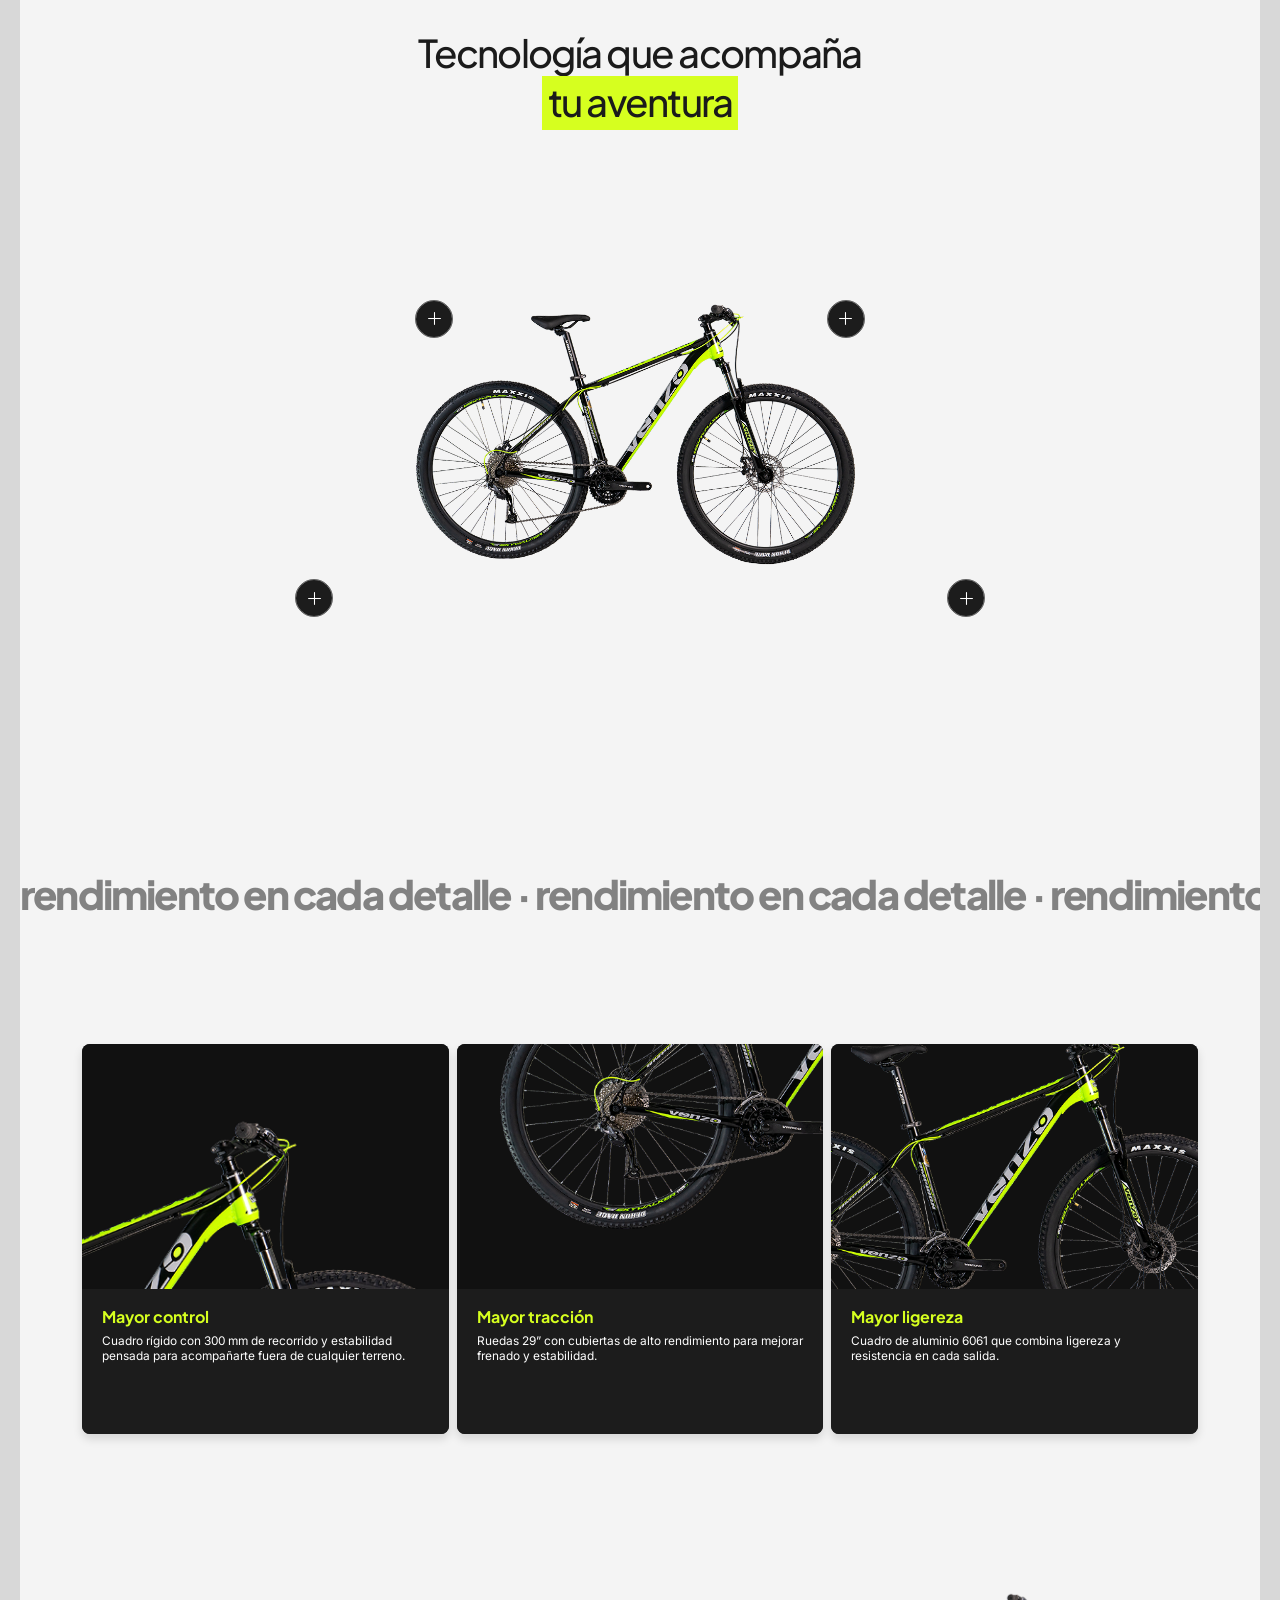
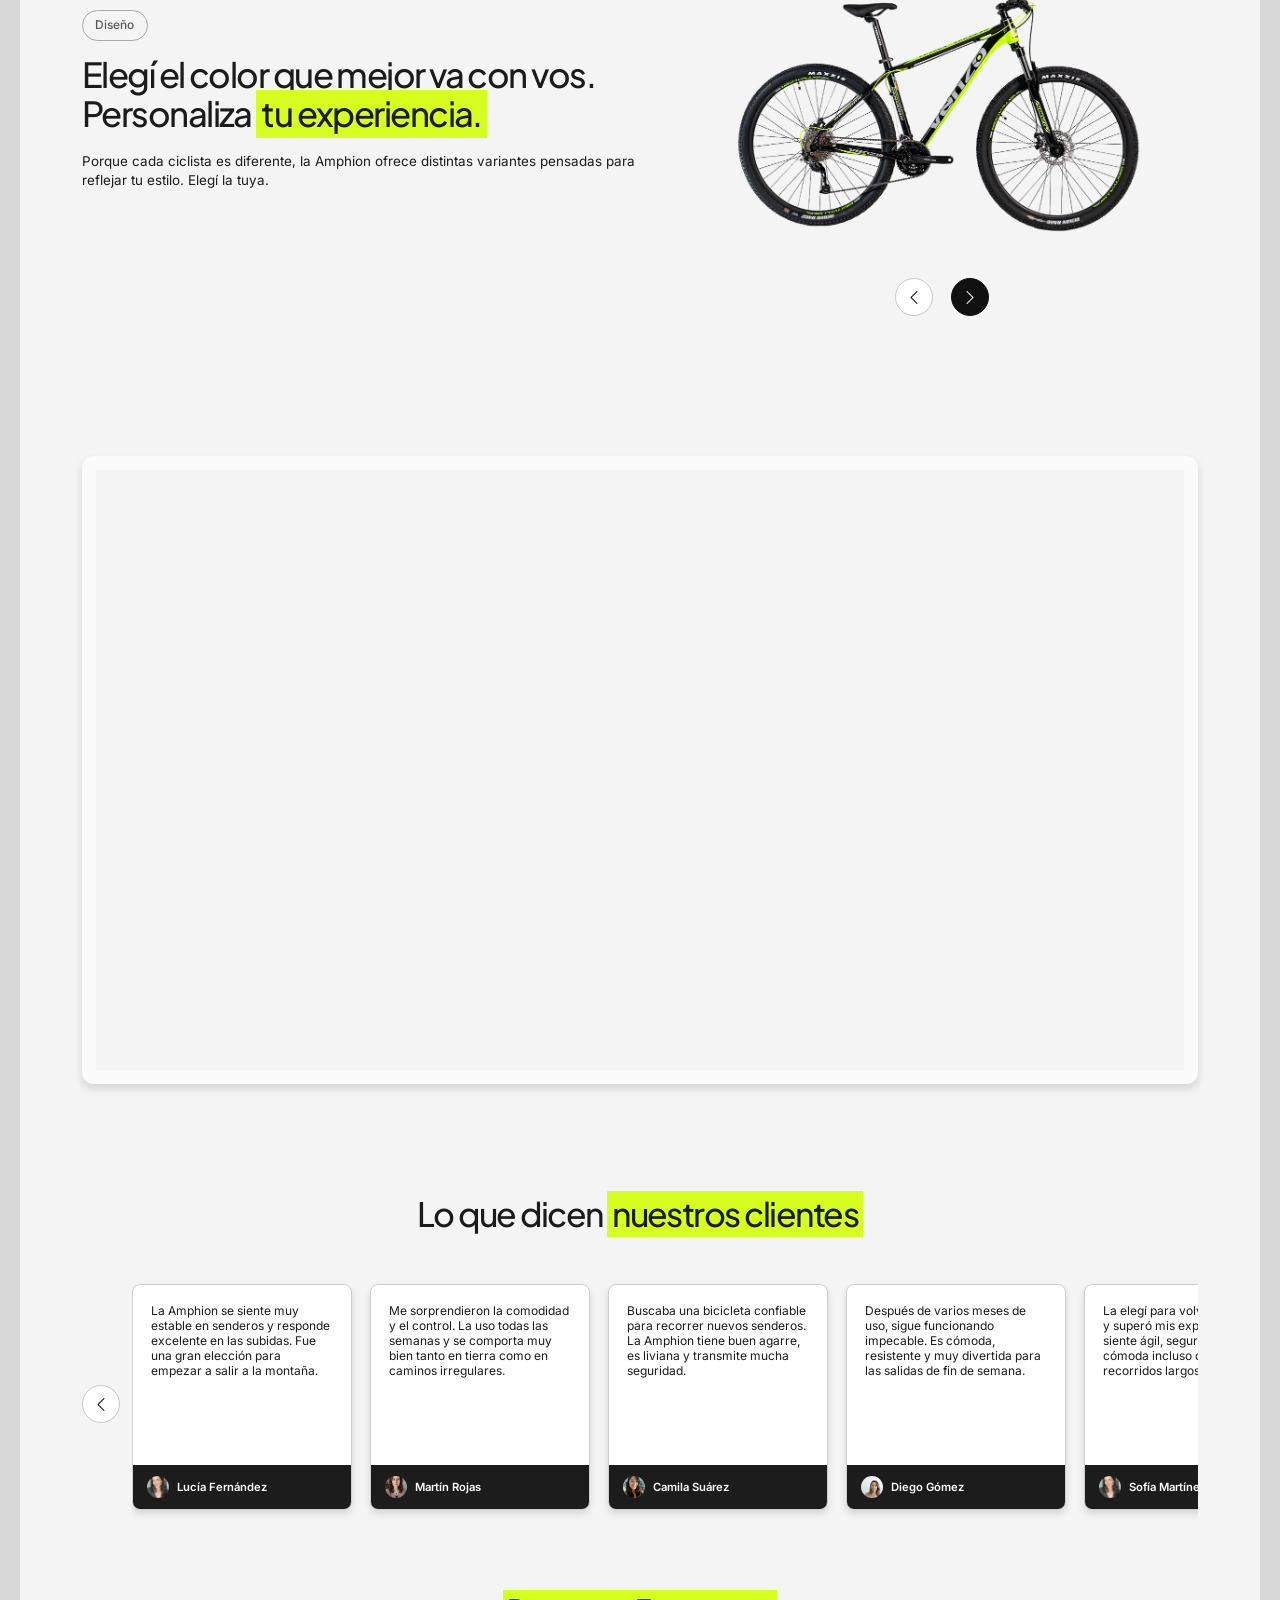
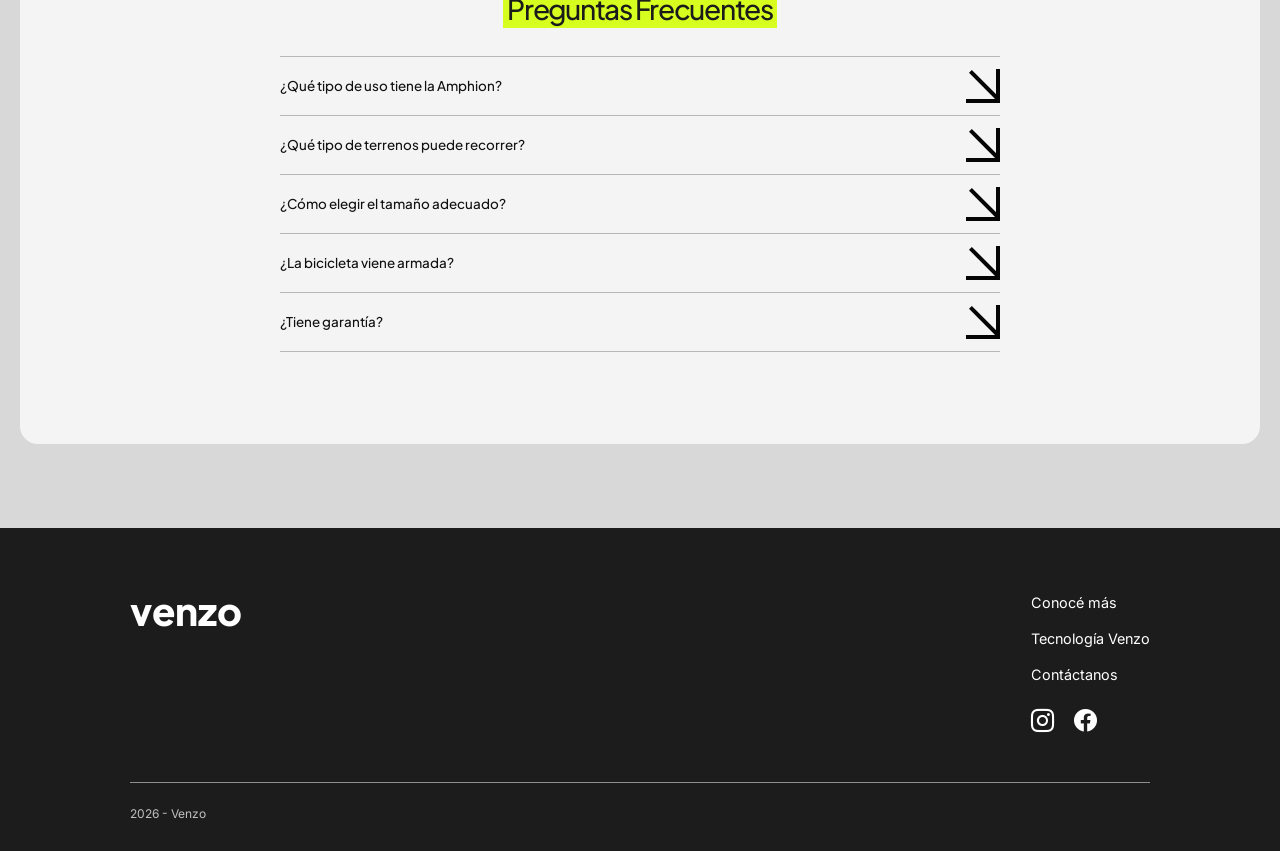
==== commit dbd0f238: "Add files via upload" ====
--- a/index.html
+++ b/index.html
@@ -46,6 +46,29 @@
             </header>
 
             <main>
+                <section class="attribute-strip" aria-label="Características principales de la Venzo Amphion">
+                    <article>
+                        <i class="bi bi-crosshair" aria-hidden="true"></i>
+                        <h2>Control preciso</h2>
+                        <p>Respuesta en senderos</p>
+                    </article>
+                    <article>
+                        <i class="bi bi-lightning-charge" aria-hidden="true"></i>
+                        <h2>Rendimiento confiable</h2>
+                        <p>Eficiencia en montaña</p>
+                    </article>
+                    <article>
+                        <i class="bi bi-shield-check" aria-hidden="true"></i>
+                        <h2>Máxima resistencia</h2>
+                        <p>Preparada para exigencias</p>
+                    </article>
+                    <article>
+                        <i class="bi bi-feather" aria-hidden="true"></i>
+                        <h2>Diseño ligero</h2>
+                        <p>Agilidad sin esfuerzo</p>
+                    </article>
+                </section>
+
                 <section class="intro-section" id="bicicletas">
                     <svg class="circular-watermark" viewBox="0 0 320 320" aria-hidden="true">
                         <defs>
@@ -110,18 +133,10 @@
                     </div>
                 </section>
 
-                <section class="benefits-section" aria-label="Beneficios de la Venzo Amphion">
-                    <div class="benefits">
-                        <article><i class="bi bi-graph-up-arrow"></i><span>Rendimiento</span></article>
-                        <article><i class="bi bi-water"></i><span>Ligereza</span></article>
-                        <article><i class="bi bi-lightning-charge"></i><span>Resistencia</span></article>
-                    </div>
-                </section>
-
                 <section class="split-section" id="nosotros">
                     <div class="split-copy">
                         <p class="mini-copy">Carlos Karabitian</p>
-                        <h2>Todo empezó en un pequeño taller en Córdoba, donde convertí mi pasión por las dos ruedas en una forma de vida.</h2>
+                        <h2>Todo empezó en un pequeño taller en Córdoba, donde convertí mi pasión por las dos ruedas en una forma de vida apasionante.</h2>
                         <p class="author-signature" aria-label="Firma de Carlos Karabitian">Carlos</p>
                     </div>
                     <img src="assets/img/Diseñador bicicleta.png" alt="Tecnico ajustando una bicicleta Venzo" />
@@ -225,6 +240,14 @@
                             <article class="testimonial-card">
                                 <p>Después de varios meses de uso, sigue funcionando impecable. Es cómoda, resistente y muy divertida para las salidas de fin de semana.</p>
                                 <div><img src="assets/img/istockphoto-1425797951-612x612.jpg" alt="" /> Diego Gómez</div>
+                            </article>
+                            <article class="testimonial-card">
+                                <p>La elegí para volver a pedalear y superó mis expectativas. Se siente ágil, segura y muy cómoda incluso durante recorridos largos.</p>
+                                <div><img src="assets/img/49c01371e1e01e0578ee54fcd245b246.webp" alt="" /> Sofía Martínez</div>
+                            </article>
+                            <article class="testimonial-card">
+                                <p>El cuadro responde muy bien y la transmisión es precisa. Me dio la confianza necesaria para animarme a caminos más exigentes.</p>
+                                <div><img src="assets/img/fd22d7d5fc96244d541ec2a6585b8e6a.webp" alt="" /> Nicolás Herrera</div>
                             </article>
                         </div>
                     </div>
--- a/css/styles.css
+++ b/css/styles.css
@@ -51,7 +51,7 @@
 
 .hero-section {
   position: relative;
-  min-height: clamp(420px, 52vw, 520px);
+  min-height: calc(100svh - 68px);
   margin: 20px;
   overflow: hidden;
   border-radius: 14px;
@@ -277,10 +277,48 @@
   font-weight: 500;
 }
 
+.attribute-strip {
+  min-height: 180px;
+  display: grid;
+  grid-template-columns: repeat(4, minmax(0, 1fr));
+  align-items: center;
+  gap: 24px;
+  padding-block: 36px;
+  background: var(--dark);
+  color: #fff;
+  text-align: center;
+}
+
+.attribute-strip article {
+  min-width: 0;
+}
+
+.attribute-strip i {
+  display: block;
+  margin-bottom: 14px;
+  font-size: 2rem;
+  font-weight: 400;
+  line-height: 1;
+  -webkit-text-stroke: 0.2px currentColor;
+}
+
+.attribute-strip h2 {
+  margin: 0;
+  font-family: var(--font-hero);
+  font-size: 0.92rem;
+  font-weight: 600;
+}
+
+.attribute-strip p {
+  margin: 6px 0 0;
+  color: #bdbdbd;
+  font-size: 0.72rem;
+  font-weight: 400;
+}
+
 .intro-section {
   position: relative;
-  padding-top: 54px;
-  padding-bottom: 58px;
+  padding-block: 110px;
 }
 
 .circular-watermark {
@@ -522,6 +560,12 @@
   .circular-watermark {
     animation: none;
   }
+
+  .hotspot::before,
+  .hotspot::after {
+    animation: none;
+    opacity: 0;
+  }
 }
 
 .performance-section {
@@ -530,8 +574,8 @@
   display: grid;
   grid-template-columns: minmax(0, 0.95fr) minmax(0, 1.35fr);
   align-items: center;
-  padding-top: 50px;
-  padding-bottom: 0;
+  padding-top: 60px;
+  padding-bottom: 160px;
   overflow: hidden;
 }
 
@@ -574,8 +618,8 @@
 .performance-bike {
   position: absolute;
   top: 50%;
-  left: 62%;
-  width: 135%;
+  left: 61%;
+  width: 145%;
   max-width: none;
   transform: translate(-50%, -50%) scaleX(-1);
 }
@@ -658,7 +702,7 @@
 }
 
 .tech-section {
-  padding-top: 54px;
+  padding-top: 110px;
   padding-bottom: 66px;
   text-align: center;
 }
@@ -682,6 +726,7 @@
 
 .hotspot {
   position: absolute;
+  isolation: isolate;
   width: 36px;
   height: 36px;
   display: grid;
@@ -694,6 +739,27 @@
   line-height: 1;
 }
 
+.hotspot::before,
+.hotspot::after {
+  content: "";
+  position: absolute;
+  z-index: -1;
+  inset: -1px;
+  border: 1px solid rgba(27, 27, 27, 0.42);
+  border-radius: inherit;
+  pointer-events: none;
+  animation: hotspot-pulse 2.2s ease-out infinite;
+}
+
+.hotspot::after {
+  animation-delay: 1.1s;
+}
+
+.hotspot i {
+  position: relative;
+  z-index: 1;
+}
+
 .hotspot.h1 {
   top: 150px;
   left: 24%;
@@ -705,18 +771,36 @@
 }
 
 .hotspot.h3 {
-  bottom: 100px;
+  bottom: 150px;
   left: 10%;
 }
 
 .hotspot.h4 {
   right: 10%;
-  bottom: 100px;
+  bottom: 150px;
 }
 
 .hotspot.active {
   background: var(--acid);
   color: #111;
+}
+
+.hotspot.active::before,
+.hotspot.active::after {
+  border-color: rgba(204, 255, 0, 0.7);
+}
+
+@keyframes hotspot-pulse {
+  0% {
+    opacity: 0.7;
+    transform: scale(1);
+  }
+
+  75%,
+  100% {
+    opacity: 0;
+    transform: scale(1.75);
+  }
 }
 
 .tech-info {
@@ -794,7 +878,7 @@
 .detail-grid {
   display: grid;
   grid-template-columns: 1fr 1fr 1fr;
-  grid-auto-rows: 300px;
+  grid-auto-rows: 390px;
   gap: 8px;
 }
 
@@ -834,8 +918,8 @@
 }
 
 .split-detail .detail-photo {
-  min-height: 190px;
-  flex: 0 0 190px;
+  min-height: 245px;
+  flex: 0 0 245px;
   background-image: url("../assets/img/image 46.png");
   background-repeat: no-repeat;
   background-color: #111;
@@ -868,7 +952,7 @@
   align-items: center;
   gap: 42px;
   padding-top: 24px;
-  padding-bottom: 86px;
+  padding-bottom: 140px;
 }
 
 .color-section h2 {
@@ -913,7 +997,7 @@
 
 .photo-frame {
   padding-top: 48px;
-  padding-bottom: 80px;
+  padding-bottom: 110px;
 }
 
 .video-preview {
@@ -971,7 +1055,7 @@
 }
 
 .testimonial-card p {
-  min-height: 150px;
+  min-height: 180px;
   margin: 0;
   padding: 18px;
   font-size: 0.75rem;
@@ -980,14 +1064,14 @@
 }
 
 .testimonial-card div {
-  min-height: 38px;
+  min-height: 44px;
   display: flex;
   align-items: center;
   gap: 8px;
   padding: 0 14px;
   background: var(--dark);
   color: #fff;
-  font-size: 0.62rem;
+  font-size: calc(0.62rem + 1pt);
   font-weight: 600;
 }
 
@@ -1291,6 +1375,17 @@
     padding-inline: 22px;
   }
 
+  .attribute-strip {
+    min-height: 290px;
+    grid-template-columns: repeat(2, minmax(0, 1fr));
+    gap: 34px 18px;
+    padding-block: 42px;
+  }
+
+  .attribute-strip i {
+    font-size: 1.8rem;
+  }
+
   .feature-grid,
   .benefits,
   .color-section,
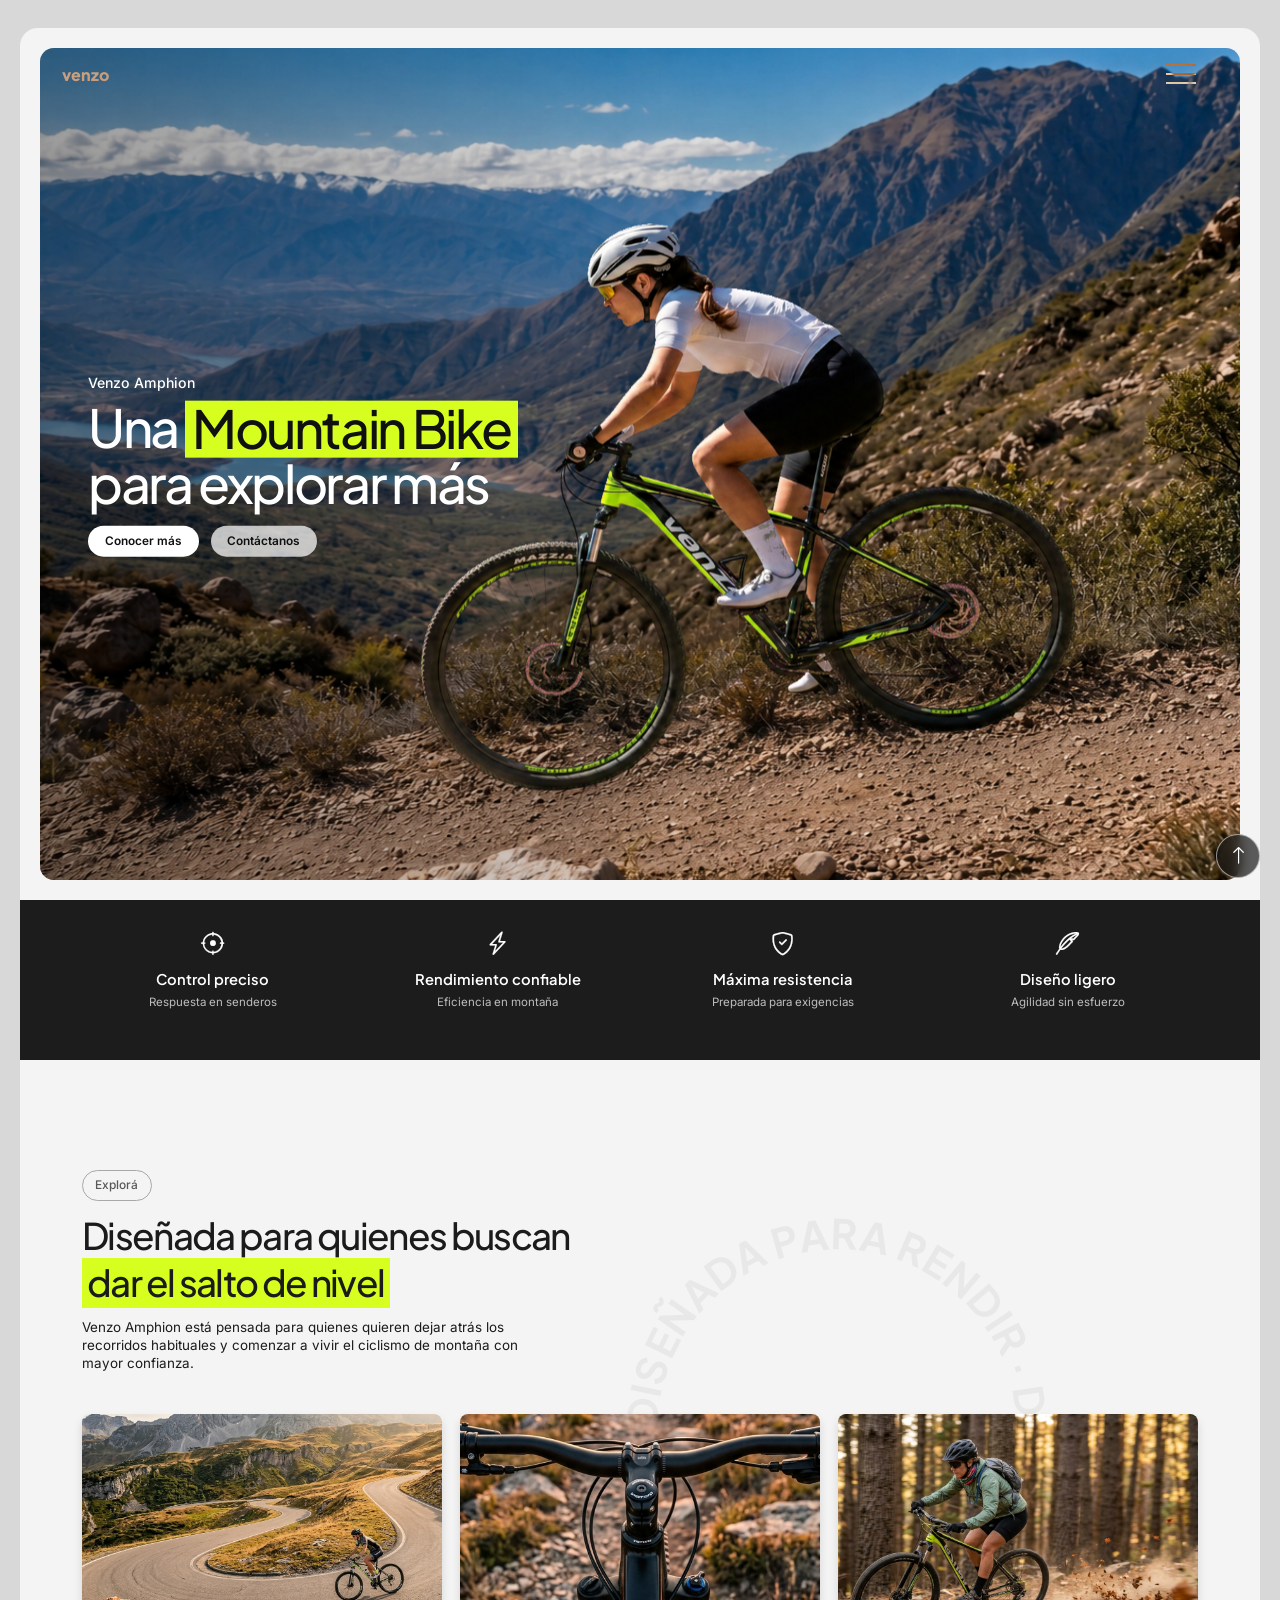
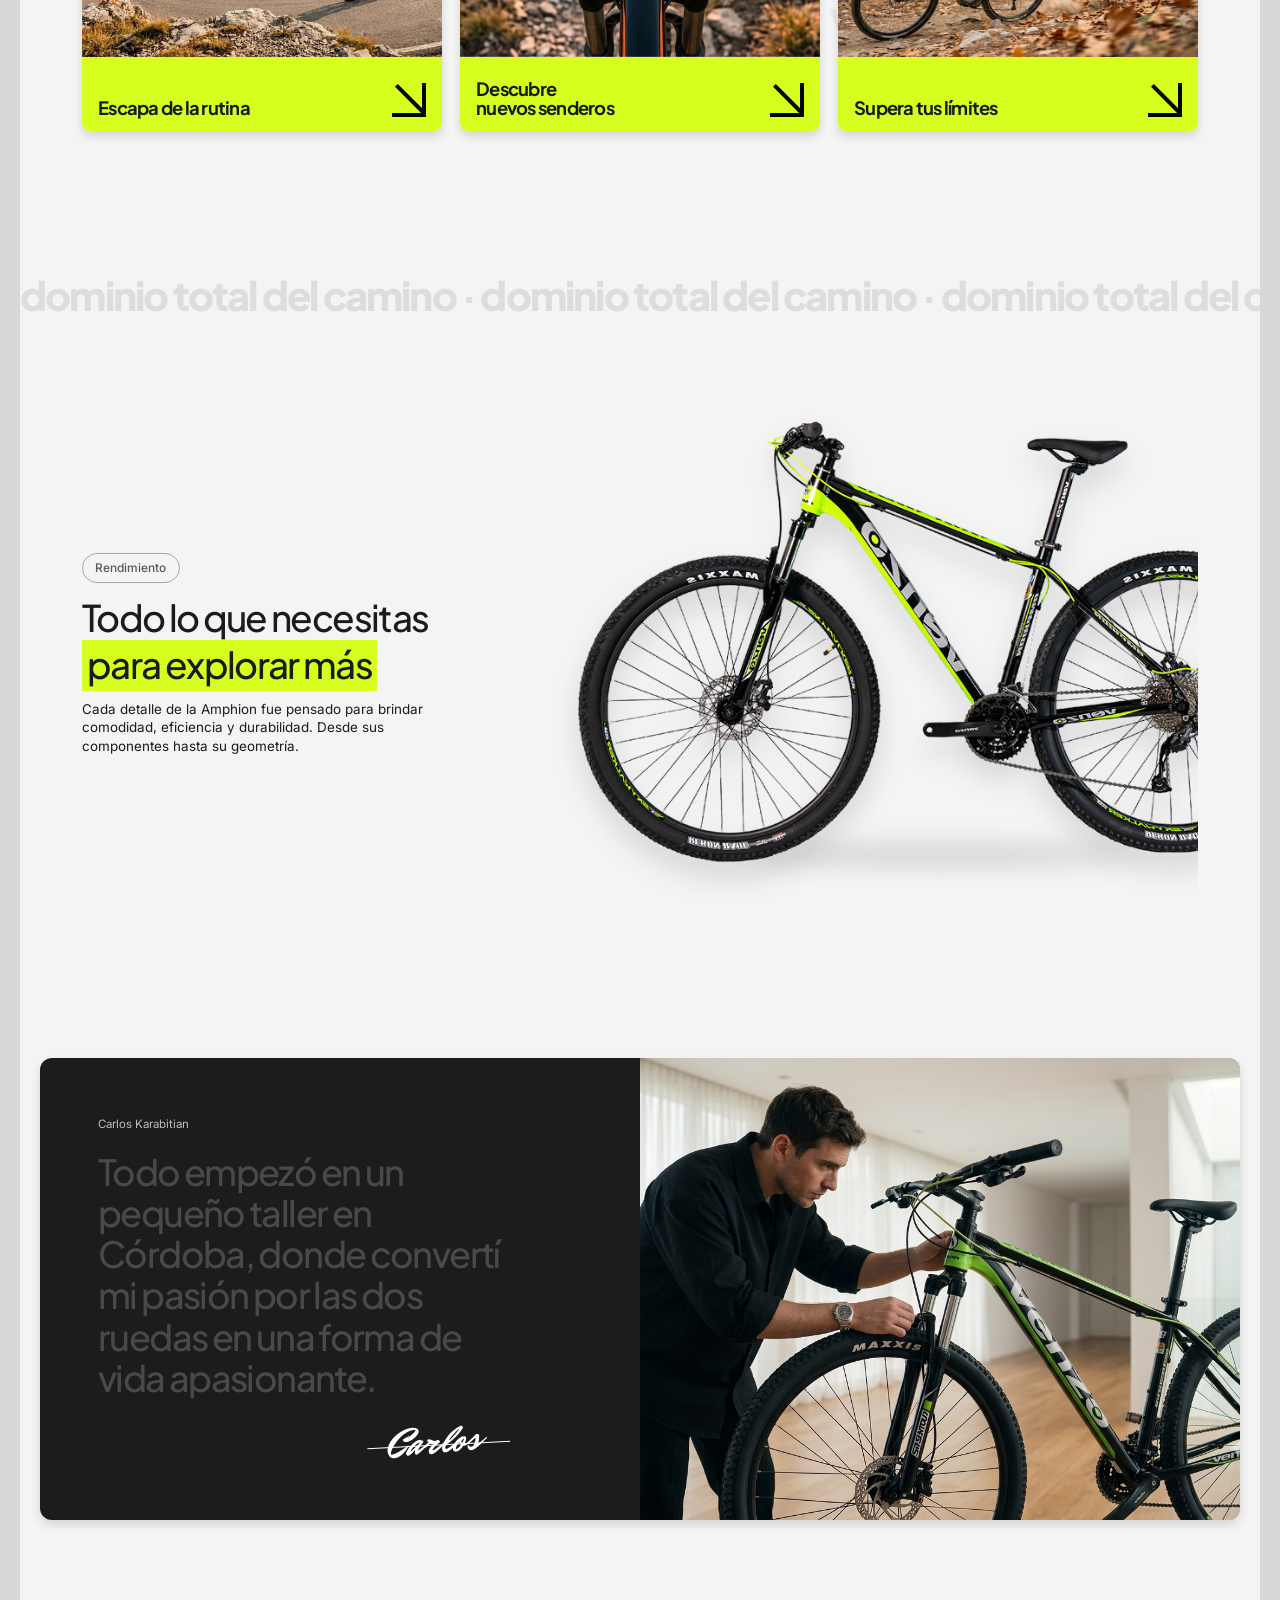
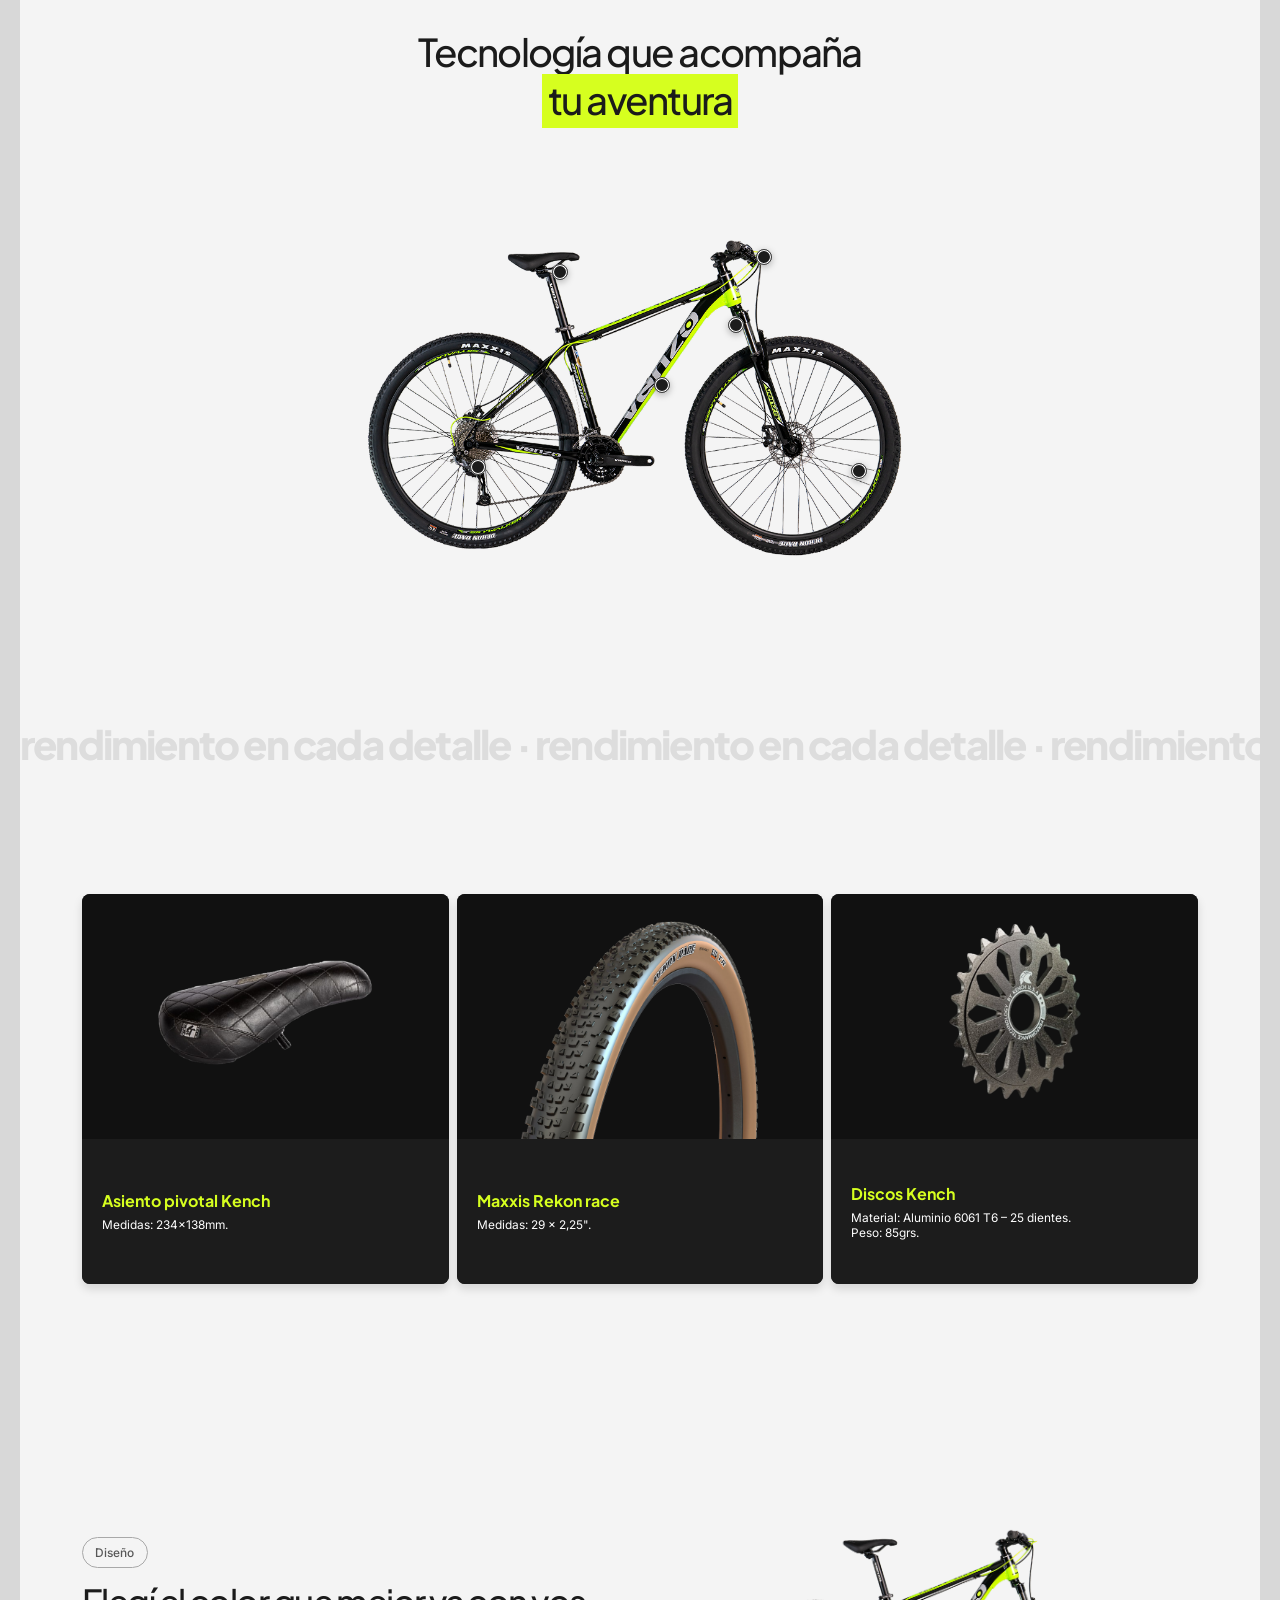
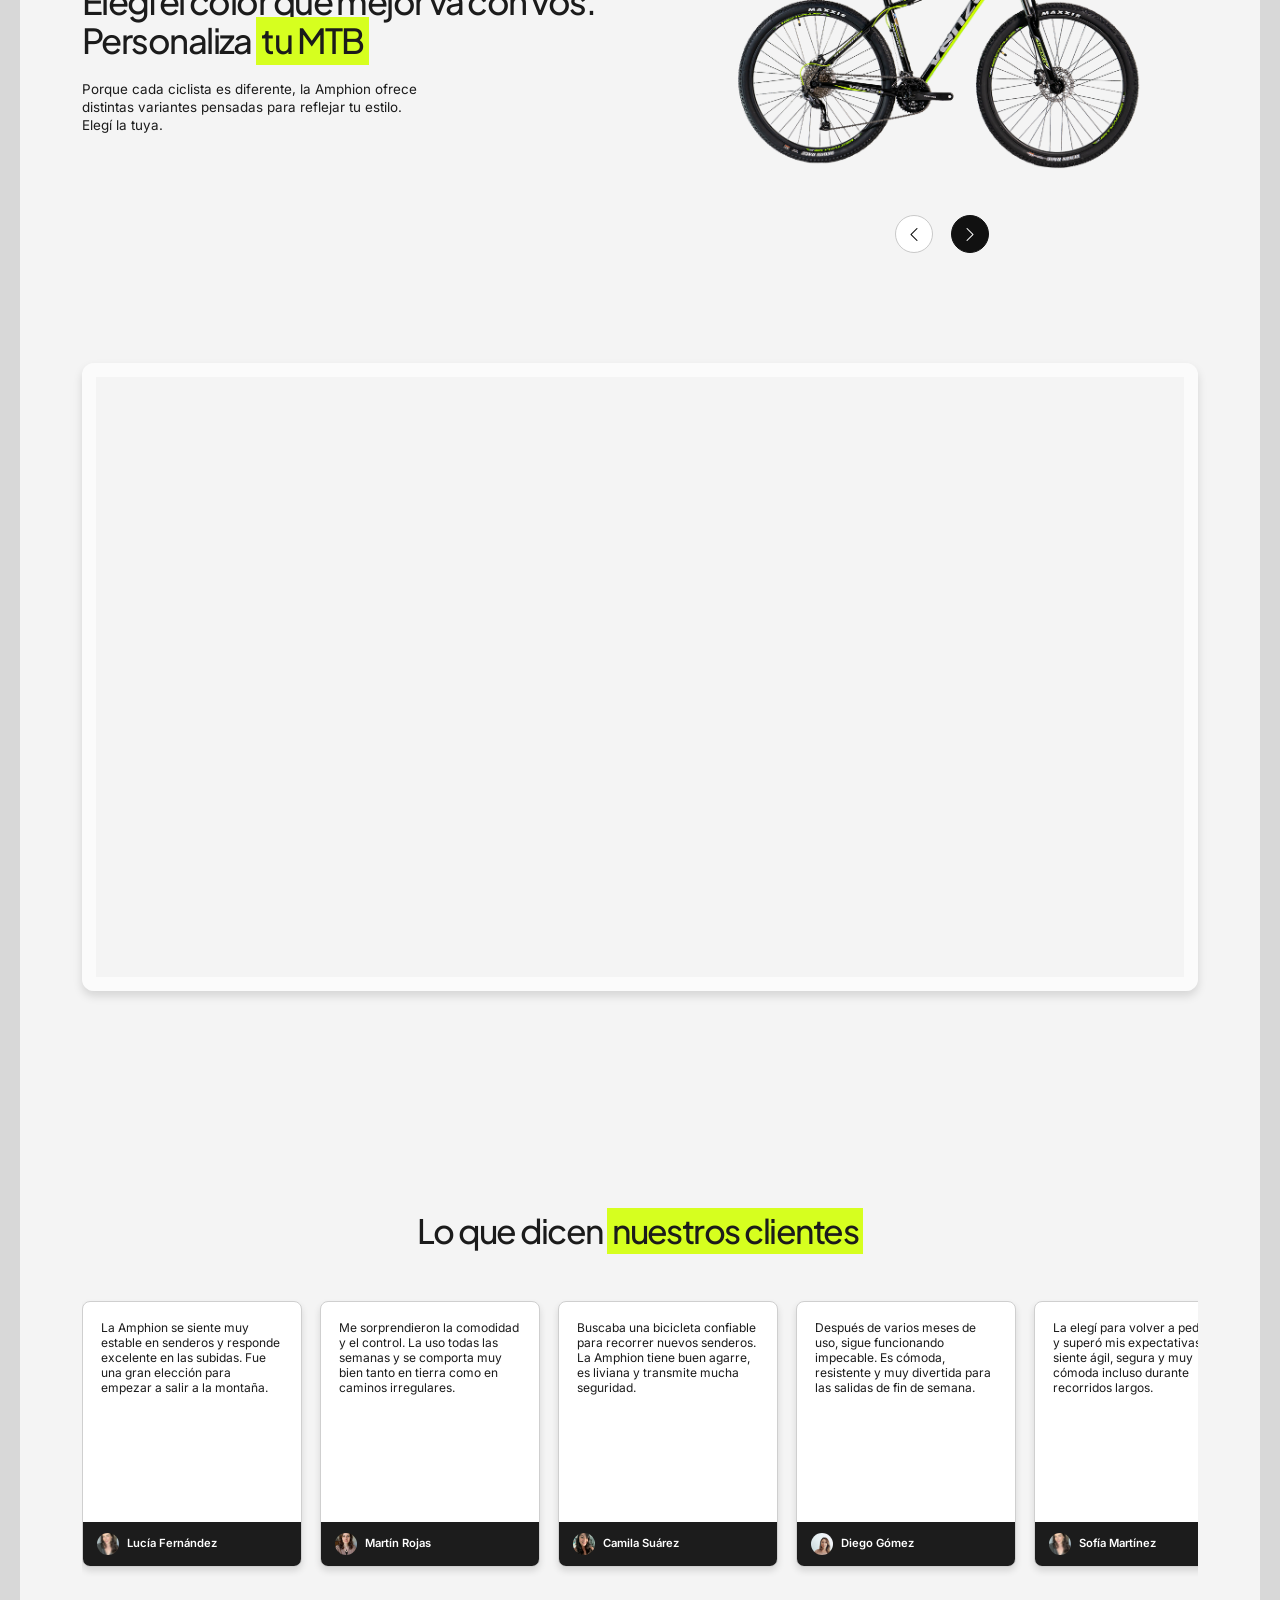
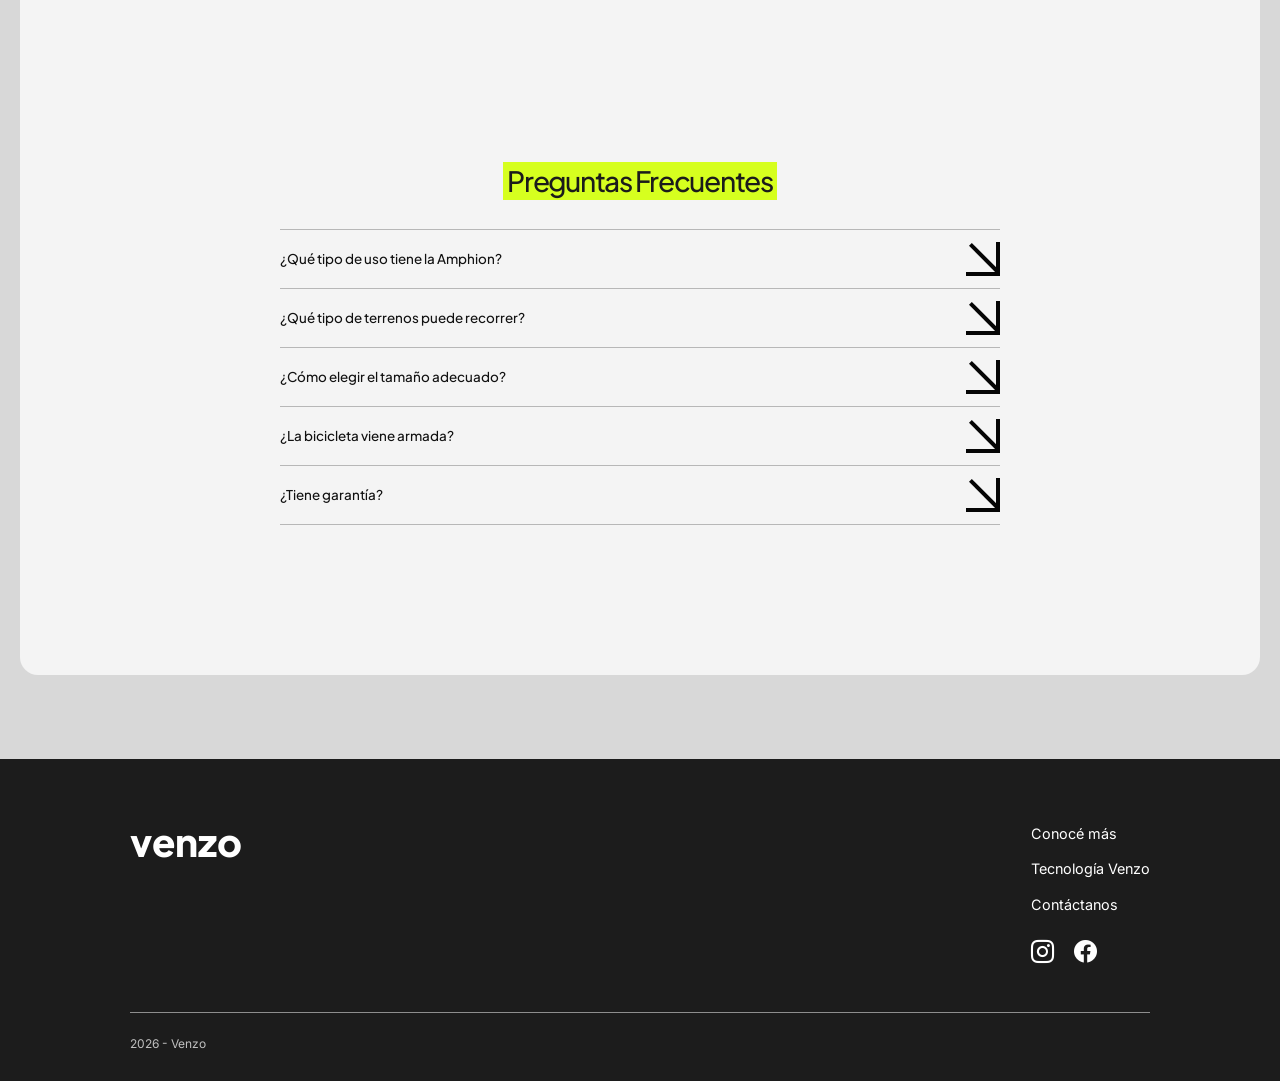
==== commit 6091528a: "Add files via upload" ====
--- a/index.html
+++ b/index.html
@@ -32,12 +32,14 @@
             </nav>
 
             <header class="hero-section">
-                <img class="hero-image" src="assets/img/Gemini_Generated_Image_qpsaj1qpsaj1qpsa 1.png" alt="Ciclista de mountain bike recorriendo un sendero de montana" />
+                <img class="hero-image hero-background" src="assets/img/hero-landscape-clean.png" alt="" />
+                <img class="hero-image hero-cyclist" src="assets/img/hero-cyclist-cutout.png" alt="Ciclista de mountain bike recorriendo un sendero de montaña" />
+                <img class="hero-image hero-mobile-static" src="assets/img/Gemini_Generated_Image_29m7e629m7e629m7-_1_.webp" alt="Ciclista de mountain bike recorriendo un sendero de montaña" />
                 <div class="hero-shade"></div>
 
                 <div class="hero-content">
                     <p class="eyebrow">Venzo Amphion</p>
-                    <h1>Una <mark class="hero-highlight">Mountain Bike</mark><br />para explorar más</h1>
+                    <h1>Una <mark class="hero-highlight">Mountain Bike</mark><br /><span class="hero-second-line">para explorar más</span></h1>
                     <div class="hero-actions">
                         <a class="btn hero-btn" href="#producto">Conocer más</a>
                         <a class="btn hero-btn ghost" href="#nosotros">Contáctanos</a>
@@ -81,12 +83,12 @@
                     <p class="section-pill">Explorá</p>
                     <div class="intro-copy">
                         <h2>Diseñada para quienes buscan<br /><mark>dar el salto de nivel</mark></h2>
-                        <p>Venzo Amphion está pensada para quienes quieren dejar atrás los recorridos habituales y comenzar a vivir el ciclismo de montaña con mayor confianza, control y libertad.</p>
+                        <p>Venzo Amphion está pensada para quienes quieren dejar atrás los recorridos habituales y comenzar a vivir el ciclismo de montaña con mayor confianza.</p>
                     </div>
 
                     <div class="feature-grid">
                         <article class="feature-card" tabindex="0">
-                            <img src="assets/img/image 50.png" alt="Ciclista escapando de la rutina" />
+                            <img src="assets/img/Gemini_Generated_Image_pqymmxpqymmxpqym.webp" alt="Ciclista escapando de la rutina" />
                             <div class="feature-overlay">
                                 <p>Venzo Amphion está pensada para quienes quieren dejar atrás los recorridos habituales.</p>
                             </div>
@@ -96,7 +98,7 @@
                             </div>
                         </article>
                         <article class="feature-card" tabindex="0">
-                            <img src="assets/img/image 51.png" alt="Ciclista explorando senderos" />
+                            <img src="assets/img/Gemini_Generated_Image_kkqgmzkkqgmzkkqg.webp" alt="Ciclista explorando senderos" />
                             <div class="feature-overlay">
                                 <p>Descubrí nuevos senderos y empezá a vivir el ciclismo de montaña desde otra perspectiva.</p>
                             </div>
@@ -106,7 +108,7 @@
                             </div>
                         </article>
                         <article class="feature-card" tabindex="0">
-                            <img src="assets/img/image 49.png" alt="Ciclista superando sus limites" />
+                            <img src="assets/img/Gemini_Generated_Image_8ls4t8ls4t8ls4t8.webp" alt="Ciclista superando sus limites" />
                             <div class="feature-overlay">
                                 <p>Superá tus límites con mayor confianza, control y libertad en cada recorrido.</p>
                             </div>
@@ -126,7 +128,7 @@
                     <div class="performance-copy">
                         <p class="section-pill">Rendimiento</p>
                         <h2>Todo lo que necesitas<br /><mark>para explorar más</mark></h2>
-                        <p>Cada detalle de la Amphion fue pensado para brindar comodidad, eficiencia y durabilidad. Desde sus componentes hasta su geometría, convierte cada salida en una experiencia confiable.</p>
+                        <p>Cada detalle de la Amphion fue pensado para brindar comodidad, eficiencia y durabilidad. Desde sus componentes hasta su geometría.</p>
                     </div>
                     <div class="performance-visual">
                         <img class="performance-bike" src="assets/img/image 46.png" alt="Bicicleta Venzo Amphion" />
@@ -139,33 +141,55 @@
                         <h2>Todo empezó en un pequeño taller en Córdoba, donde convertí mi pasión por las dos ruedas en una forma de vida apasionante.</h2>
                         <p class="author-signature" aria-label="Firma de Carlos Karabitian">Carlos</p>
                     </div>
-                    <img src="assets/img/Diseñador bicicleta.png" alt="Tecnico ajustando una bicicleta Venzo" />
+                    <img src="assets/img/Gemini_Generated_Image_ojsydcojsydcojsy.webp" alt="Tecnico ajustando una bicicleta Venzo" />
                 </section>
 
                 <section class="tech-section" id="tecnologia">
                     <h2>Tecnología que acompaña<br /><mark>tu aventura</mark></h2>
                     <div class="simple-bike-map">
-                        <button class="hotspot h1" type="button" data-tech-target="suspension" aria-controls="tech-suspension" aria-expanded="false"><i class="bi bi-plus-lg"></i></button>
-                        <button class="hotspot h2" type="button" data-tech-target="cuadro" aria-controls="tech-cuadro" aria-expanded="false"><i class="bi bi-plus-lg"></i></button>
-                        <img src="assets/img/image 46.png" alt="Mountain bike Venzo Amphion negra y verde" />
-                        <button class="hotspot h3" type="button" data-tech-target="transmision" aria-controls="tech-transmision" aria-expanded="false"><i class="bi bi-plus-lg"></i></button>
-                        <button class="hotspot h4" type="button" data-tech-target="horquilla" aria-controls="tech-horquilla" aria-expanded="false"><i class="bi bi-plus-lg"></i></button>
-                        <article class="tech-info info-suspension" id="tech-suspension" data-tech-info="suspension">
-                            <h3>Suspensión</h3>
-                            <p>Suspensión preparada para terrenos irregulares y cambios de superficie.</p>
-                        </article>
-                        <article class="tech-info info-cuadro" id="tech-cuadro" data-tech-info="cuadro">
-                            <h3>Cuadro</h3>
-                            <p>Suspensión preparada para terrenos irregulares y cambios de superficie.</p>
-                        </article>
-                        <article class="tech-info info-transmision" id="tech-transmision" data-tech-info="transmision">
-                            <h3>Transmisión</h3>
-                            <p>Suspensión preparada para terrenos irregulares y cambios de superficie.</p>
-                        </article>
-                        <article class="tech-info info-horquilla" id="tech-horquilla" data-tech-info="horquilla">
-                            <h3>Horquilla</h3>
-                            <p>Suspensión preparada para terrenos irregulares y cambios de superficie.</p>
-                        </article>
+                        <div class="tech-bike-stage">
+                            <img class="tech-bike-base" src="assets/img/image 46.png" alt="Mountain bike Venzo Amphion negra y verde" />
+                            <button class="component-hotspot hotspot-seat" type="button" aria-label="Asiento ergonómico">
+                                <span class="component-callout side-left">
+                                    <span class="callout-line"></span>
+                                    <span class="callout-copy"><strong>Asiento ergonómico</strong><small>Apoyo cómodo y estable.</small></span>
+                                </span>
+                            </button>
+                            <button class="component-hotspot hotspot-rear-disc" type="button" aria-label="Freno a disco trasero">
+                                <span class="component-callout side-left">
+                                    <span class="callout-line"></span>
+                                    <span class="callout-copy"><strong>Disco trasero</strong><small>Frenado preciso y progresivo.</small></span>
+                                </span>
+                            </button>
+                            <button class="component-hotspot hotspot-frame" type="button" aria-label="Cuadro de aluminio">
+                                <span class="component-callout side-right">
+                                    <span class="callout-line"></span>
+                                    <span class="callout-copy"><strong>Cuadro de aluminio</strong><small>Ligero, rígido y resistente.</small></span>
+                                </span>
+                            </button>
+                            <button class="component-hotspot hotspot-handlebar" type="button" aria-label="Manubrio">
+                                <span class="component-callout side-right">
+                                    <span class="callout-line"></span>
+                                    <span class="callout-copy"><strong>Manubrio</strong><small>Control directo en senderos.</small></span>
+                                </span>
+                            </button>
+                            <button class="component-hotspot hotspot-fork" type="button" aria-label="Horquilla">
+                                <span class="component-callout side-right">
+                                    <span class="callout-line"></span>
+                                    <span class="callout-copy"><strong>Horquilla</strong><small>Absorción en terrenos irregulares.</small></span>
+                                </span>
+                            </button>
+                            <button class="component-hotspot hotspot-front-wheel" type="button" aria-label="Rueda delantera">
+                                <span class="component-callout side-right">
+                                    <span class="callout-line"></span>
+                                    <span class="callout-copy"><strong>Rueda delantera</strong><small>Rodado 29” con mayor agarre.</small></span>
+                                </span>
+                            </button>
+                        </div>
+                        <div class="mobile-tech-detail" aria-live="polite">
+                            <strong></strong>
+                            <p></p>
+                        </div>
                     </div>
                 </section>
 
@@ -178,22 +202,22 @@
                         <article class="detail-card split-detail detail-green">
                             <div class="detail-photo"></div>
                             <div class="detail-copy">
-                                <h3>Mayor control</h3>
-                                <p>Cuadro rígido con 300 mm de recorrido y estabilidad pensada para acompañarte fuera de cualquier terreno.</p>
+                                <h3>Asiento pivotal Kench</h3>
+                                <p>Medidas: 234x138mm.</p>
                             </div>
                         </article>
                         <article class="detail-card split-detail traction-wheel-copy">
                             <div class="detail-photo"></div>
                             <div class="detail-copy">
-                                <h3>Mayor tracción</h3>
-                                <p>Ruedas 29” con cubiertas de alto rendimiento para mejorar frenado y estabilidad.</p>
+                                <h3>Maxxis Rekon race</h3>
+                                <p>Medidas: 29 x 2,25".</p>
                             </div>
                         </article>
                         <article class="detail-card split-detail traction-frame-copy">
                             <div class="detail-photo"></div>
                             <div class="detail-copy">
-                                <h3>Mayor ligereza</h3>
-                                <p>Cuadro de aluminio 6061 que combina ligereza y resistencia en cada salida.</p>
+                                <h3>Discos Kench</h3>
+                                <p>Material: Aluminio 6061 T6 – 25 dientes.<br />Peso: 85grs.</p>
                             </div>
                         </article>
                     </div>
@@ -202,8 +226,8 @@
                 <section class="color-section">
                     <div>
                         <p class="section-pill">Diseño</p>
-                        <h2>Elegí el color que mejor va con vos.<br />Personaliza <mark>tu experiencia.</mark></h2>
-                        <p>Porque cada ciclista es diferente, la Amphion ofrece distintas variantes pensadas para reflejar tu estilo. Elegí la tuya.</p>
+                        <h2>Elegí el color que mejor va con vos.<br />Personaliza <mark>tu MTB</mark></h2>
+                        <p>Porque cada ciclista es diferente, la Amphion ofrece<br />distintas variantes pensadas para reflejar tu estilo.<br />Elegí la tuya.</p>
                     </div>
                     <div class="bike-choice">
                         <img id="colorBike" src="assets/img/image 46.png" alt="Bicicleta Venzo alternativa" />
@@ -223,7 +247,6 @@
                 <section class="testimonials-section">
                     <h2>Lo que dicen <mark>nuestros clientes</mark></h2>
                     <div class="testimonial-row">
-                        <button aria-label="Anterior"><i class="bi bi-chevron-left"></i></button>
                         <div class="testimonial-track">
                             <article class="testimonial-card">
                                 <p>La Amphion se siente muy estable en senderos y responde excelente en las subidas. Fue una gran elección para empezar a salir a la montaña.</p>
--- a/css/styles.css
+++ b/css/styles.css
@@ -50,6 +50,9 @@
 }
 
 .hero-section {
+  --hero-x: 0px;
+  --hero-y: 0px;
+  --hero-scroll: 0px;
   position: relative;
   min-height: calc(100svh - 68px);
   margin: 20px;
@@ -67,9 +70,30 @@
 }
 
 .hero-image {
-  z-index: -2;
   object-fit: cover;
   object-position: 54% center;
+}
+
+.hero-background {
+  z-index: -3;
+  transform: translate3d(calc(var(--hero-x) * -0.18), calc((var(--hero-y) * -0.12) + (var(--hero-scroll) * 0.15)), 0) scale(1.035);
+  transition: transform 120ms linear;
+}
+
+.hero-cyclist {
+  z-index: 0;
+  object-position: center;
+  pointer-events: none;
+  filter: drop-shadow(0 18px 18px rgba(0, 0, 0, 0.2));
+  transform: translate3d(var(--hero-x), calc(var(--hero-y) + var(--hero-scroll)), 0) scale(0.78);
+  transform-origin: 64% 68%;
+  transition: transform 120ms linear;
+  will-change: transform;
+}
+
+.hero-mobile-static {
+  display: none;
+  z-index: -2;
 }
 
 .hero-shade {
@@ -89,12 +113,22 @@
   padding: 40px clamp(18px, 3vw, 36px) 18px;
   background: transparent;
   transform: translateX(-50%);
-  transition: transform 300ms cubic-bezier(0.22, 1, 0.36, 1);
+  transition:
+    top 280ms cubic-bezier(0.22, 1, 0.36, 1),
+    width 280ms cubic-bezier(0.22, 1, 0.36, 1),
+    padding 280ms cubic-bezier(0.22, 1, 0.36, 1),
+    background-color 280ms ease,
+    box-shadow 280ms ease;
   mix-blend-mode: difference;
 }
 
-.hero-nav.nav-hidden {
-  transform: translate(-50%, -140%);
+.hero-nav.nav-scrolled {
+  top: 0;
+  width: 100%;
+  padding: 12px clamp(24px, 4vw, 64px);
+  background: rgba(10, 10, 10, 0.46);
+  box-shadow: 0 1px 8px rgba(0, 0, 0, 0.16);
+  mix-blend-mode: normal;
 }
 
 .hero-nav:has(.nav-panel.show),
@@ -111,6 +145,12 @@
   font-weight: 800;
   line-height: 1;
   text-decoration: none;
+}
+
+@media (min-width: 681px) {
+  .brand-mark {
+    transform: translateX(-18px);
+  }
 }
 
 .menu-toggle {
@@ -210,6 +250,7 @@
 
 .hero-content {
   position: absolute;
+  z-index: 2;
   top: 50%;
   left: clamp(24px, 4vw, 48px);
   bottom: auto;
@@ -239,6 +280,10 @@
 
 .hero-highlight {
   display: inline-block;
+  white-space: nowrap;
+}
+
+.hero-second-line {
   white-space: nowrap;
 }
 
@@ -278,12 +323,13 @@
 }
 
 .attribute-strip {
-  min-height: 180px;
+  min-height: 160px;
   display: grid;
   grid-template-columns: repeat(4, minmax(0, 1fr));
   align-items: center;
   gap: 24px;
-  padding-block: 36px;
+  padding-top: 20px;
+  padding-bottom: 36px;
   background: var(--dark);
   color: #fff;
   text-align: center;
@@ -296,7 +342,7 @@
 .attribute-strip i {
   display: block;
   margin-bottom: 14px;
-  font-size: 2rem;
+  font-size: 1.45rem;
   font-weight: 400;
   line-height: 1;
   -webkit-text-stroke: 0.2px currentColor;
@@ -386,6 +432,10 @@
   font-size: 0.84rem;
   font-weight: 400;
   line-height: 1.35;
+}
+
+.intro-copy > p:not(.section-pill) {
+  max-width: 440px;
 }
 
 .feature-grid {
@@ -473,7 +523,7 @@
 
 .feature-card strong {
   font-family: var(--font-hero);
-  font-size: calc(clamp(1.15rem, 2vw, 1.4rem) - 1pt);
+  font-size: calc(clamp(1.15rem, 2vw, 1.4rem) - 3pt);
   font-weight: 700;
   letter-spacing: -0.04em;
   line-height: 1;
@@ -518,7 +568,7 @@
   --marquee-shift: -25%;
   width: max-content;
   color: #111;
-  opacity: 0.5;
+  opacity: 0.1;
   font-family: var(--font-hero);
   font-size: clamp(1.5rem, 3.2vw, 2.5rem);
   font-weight: 800;
@@ -561,11 +611,30 @@
     animation: none;
   }
 
-  .hotspot::before,
-  .hotspot::after {
+  .component-hotspot::before,
+  .component-hotspot::after {
     animation: none;
     opacity: 0;
   }
+
+  .hero-background,
+  .hero-cyclist {
+    transform: none;
+    transition: none;
+  }
+
+  .performance-bike {
+    animation: none;
+  }
+
+  .performance-visual::after {
+    animation: none;
+  }
+
+  .split-copy h2.scroll-reveal-text {
+    --text-reveal: 100% !important;
+  }
+
 }
 
 .performance-section {
@@ -617,11 +686,25 @@
 
 .performance-bike {
   position: absolute;
+  z-index: 2;
   top: 50%;
   left: 61%;
   width: 145%;
   max-width: none;
+  filter: drop-shadow(0 16px 14px rgba(0, 0, 0, 0.12));
   transform: translate(-50%, -50%) scaleX(-1);
+  animation: performance-float 5s ease-in-out infinite;
+}
+
+@keyframes performance-float {
+  0%,
+  100% {
+    transform: translate(-50%, -50%) scaleX(-1);
+  }
+
+  50% {
+    transform: translate(-50%, calc(-50% - 8px)) scaleX(-1);
+  }
 }
 
 .performance-visual {
@@ -630,6 +713,36 @@
   aspect-ratio: 1.34;
   overflow: hidden;
   background: transparent;
+}
+
+.performance-visual::after {
+  content: "";
+  position: absolute;
+  z-index: 1;
+  left: 61%;
+  bottom: 7%;
+  width: 58%;
+  height: 18px;
+  border-radius: 50%;
+  background: rgba(0, 0, 0, 0.16);
+  filter: blur(12px);
+  transform: translateX(-50%) scaleX(1);
+  transform-origin: center;
+  animation: performance-shadow 5s ease-in-out infinite;
+  pointer-events: none;
+}
+
+@keyframes performance-shadow {
+  0%,
+  100% {
+    opacity: 0.72;
+    transform: translateX(-50%) scaleX(1);
+  }
+
+  50% {
+    opacity: 0.42;
+    transform: translateX(-50%) scaleX(0.84);
+  }
 }
 
 .benefits-section {
@@ -666,6 +779,21 @@
   max-width: 410px;
   font-size: clamp(1.55rem, 3vw, 2.25rem);
   font-weight: 500;
+}
+
+.split-copy h2.scroll-reveal-text {
+  --text-reveal: 0%;
+  color: transparent;
+  background: linear-gradient(
+    to bottom,
+    #fff 0,
+    #fff var(--text-reveal),
+    rgba(255, 255, 255, 0.2) var(--text-reveal),
+    rgba(255, 255, 255, 0.2) 100%
+  );
+  background-clip: text;
+  -webkit-background-clip: text;
+  -webkit-text-fill-color: transparent;
 }
 
 .author-signature {
@@ -713,151 +841,210 @@
 
 .simple-bike-map {
   position: relative;
-  width: min(100%, 860px);
-  margin: 32px auto 0;
-  padding-top: 136px;
-  padding-bottom: 178px;
-}
-
-.simple-bike-map img {
-  width: min(100%, 560px);
+  width: min(100%, 980px);
+  margin: 72px auto 0;
+  padding-block: 30px;
+}
+
+.tech-bike-stage {
+  position: relative;
+  width: min(100%, 680px);
   margin-inline: auto;
-}
-
-.hotspot {
+  overflow: visible;
+}
+
+.simple-bike-map .tech-bike-base {
+  width: 100%;
+}
+
+.mobile-tech-detail {
+  display: none;
+}
+
+.component-hotspot {
   position: absolute;
+  z-index: 3;
   isolation: isolate;
-  width: 36px;
-  height: 36px;
-  display: grid;
-  place-items: center;
-  border: 0;
+  width: 16px;
+  height: 16px;
+  padding: 0;
+  border: 2px solid #fff;
   border-radius: 50%;
   background: var(--dark);
-  color: #fff;
-  font-size: 1.08rem;
-  line-height: 1;
-}
-
-.hotspot::before,
-.hotspot::after {
+  color: var(--dark);
+  box-shadow: 0 2px 7px rgba(0, 0, 0, 0.28);
+  cursor: pointer;
+  transition: background-color 180ms ease, color 180ms ease;
+}
+
+.component-hotspot:hover,
+.component-hotspot:focus,
+.component-hotspot:focus-visible,
+.component-hotspot.is-selected {
+  background: var(--acid);
+  color: var(--acid);
+}
+
+.component-hotspot::before,
+.component-hotspot::after {
   content: "";
   position: absolute;
   z-index: -1;
-  inset: -1px;
-  border: 1px solid rgba(27, 27, 27, 0.42);
+  inset: -2px;
+  border: 1px solid currentColor;
   border-radius: inherit;
+  opacity: 0.62;
   pointer-events: none;
   animation: hotspot-pulse 2.2s ease-out infinite;
 }
 
-.hotspot::after {
+.component-hotspot::after {
   animation-delay: 1.1s;
 }
 
-.hotspot i {
-  position: relative;
-  z-index: 1;
-}
-
-.hotspot.h1 {
-  top: 150px;
-  left: 24%;
-}
-
-.hotspot.h2 {
-  top: 150px;
-  right: 24%;
-}
-
-.hotspot.h3 {
-  bottom: 150px;
-  left: 10%;
-}
-
-.hotspot.h4 {
-  right: 10%;
-  bottom: 150px;
-}
-
-.hotspot.active {
-  background: var(--acid);
-  color: #111;
-}
-
-.hotspot.active::before,
-.hotspot.active::after {
-  border-color: rgba(204, 255, 0, 0.7);
+.hotspot-seat {
+  top: 12%;
+  left: 37%;
+}
+
+.hotspot-rear-disc {
+  top: 64%;
+  left: 25%;
+}
+
+.hotspot-frame {
+  top: 42%;
+  left: 52%;
+}
+
+.hotspot-handlebar {
+  top: 8%;
+  left: 67%;
+}
+
+.hotspot-fork {
+  top: 26%;
+  left: 63%;
+}
+
+.hotspot-front-wheel {
+  top: 65%;
+  left: 81%;
+}
+
+.component-callout {
+  position: absolute;
+  top: 50%;
+  width: 235px;
+  display: flex;
+  align-items: center;
+  opacity: 0;
+  visibility: hidden;
+  pointer-events: none;
+  transform: translateY(-50%);
+  transition: opacity 220ms ease, visibility 220ms ease;
+}
+
+.component-callout.side-right {
+  left: calc(100% + 8px);
+}
+
+.component-callout.side-left {
+  right: calc(100% + 8px);
+  flex-direction: row-reverse;
+}
+
+.callout-line {
+  width: 0;
+  height: 1px;
+  flex: 0 0 auto;
+  background: #2a2a2a;
+  transition: width 280ms cubic-bezier(0.22, 1, 0.36, 1);
+}
+
+.callout-copy {
+  width: 145px;
+  padding-inline: 10px;
+  color: var(--dark);
+  text-align: left;
+}
+
+.callout-copy strong,
+.callout-copy small {
+  display: block;
+}
+
+.callout-copy strong {
+  font-family: var(--font-hero);
+  font-size: 0.76rem;
+  font-weight: 700;
+  line-height: 1.15;
+}
+
+.callout-copy small {
+  margin-top: 4px;
+  color: #555;
+  font-family: var(--font-body);
+  font-size: 0.62rem;
+  line-height: 1.25;
+}
+
+.component-hotspot:hover .component-callout,
+.component-hotspot:focus .component-callout,
+.component-hotspot:focus-visible .component-callout {
+  opacity: 1;
+  visibility: visible;
+}
+
+.component-hotspot:hover .callout-line,
+.component-hotspot:focus .callout-line,
+.component-hotspot:focus-visible .callout-line {
+  width: 90px;
+}
+
+@media (min-width: 769px) {
+  .hotspot-frame .component-callout {
+    width: 405px;
+  }
+
+  .hotspot-frame:hover .callout-line,
+  .hotspot-frame:focus .callout-line,
+  .hotspot-frame:focus-visible .callout-line {
+    width: 260px;
+  }
+
+  .hotspot-fork .component-callout {
+    width: 275px;
+  }
+
+  .hotspot-fork:hover .callout-line,
+  .hotspot-fork:focus .callout-line,
+  .hotspot-fork:focus-visible .callout-line {
+    width: 130px;
+  }
+
+  .hotspot-front-wheel .component-callout {
+    width: 225px;
+  }
+
+  .hotspot-front-wheel:hover .callout-line,
+  .hotspot-front-wheel:focus .callout-line,
+  .hotspot-front-wheel:focus-visible .callout-line {
+    width: 80px;
+  }
 }
 
 @keyframes hotspot-pulse {
   0% {
-    opacity: 0.7;
+    opacity: 0.72;
     transform: scale(1);
   }
 
   75%,
   100% {
     opacity: 0;
-    transform: scale(1.75);
-  }
-}
-
-.tech-info {
-  position: absolute;
-  width: min(260px, 32%);
-  text-align: left;
-  pointer-events: none;
-  opacity: 0;
-  visibility: hidden;
-  transform: translateY(8px);
-  transition: opacity 180ms ease, transform 180ms ease, visibility 180ms ease;
-}
-
-.tech-info.active {
-  opacity: 1;
-  visibility: visible;
-  transform: translateY(0);
-}
-
-.tech-info h3 {
-  margin: 0 0 16px;
-  font-family: var(--font-hero);
-  font-size: 1.05rem;
-  font-weight: 700;
-  letter-spacing: -0.03em;
-}
-
-.tech-info p {
-  margin: 0;
-  font-family: var(--font-body);
-  font-size: 1rem;
-  font-weight: 400;
-  line-height: 1.2;
-}
-
-.info-suspension {
-  top: 0;
-  right: auto;
-  bottom: auto;
-  left: 3%;
-}
-
-.info-cuadro {
-  top: 0;
-  right: 3%;
-  bottom: auto;
-}
-
-.info-transmision {
-  right: auto;
-  bottom: 0;
-  left: 3%;
-}
-
-.info-horquilla {
-  right: 3%;
-  bottom: 0;
+    transform: scale(2.8);
+  }
 }
 
 .tiny-caption {
@@ -927,32 +1114,38 @@
 
 .split-detail .detail-copy {
   flex: 1;
+  display: flex;
+  flex-direction: column;
+  justify-content: center;
   padding: 18px 20px;
   background: var(--dark);
 }
 
 .detail-green .detail-photo {
-  background-size: 1050px auto;
-  background-position: -505px 45px;
+  background-image: url("../assets/img/ASIENTO1.png");
+  background-size: contain;
+  background-position: center;
 }
 
 .traction-wheel-copy .detail-photo {
-  background-size: 780px auto;
-  background-position: -35px -194px;
+  background-image: url("../assets/img/REKON-RACE-TANWALL-29-x-2.25.png");
+  background-size: contain;
+  background-position: center;
 }
 
 .traction-frame-copy .detail-photo {
-  background-size: 720px auto;
-  background-position: -200px -35px;
+  background-image: url("../assets/img/ENGRANAJE1.png");
+  background-size: contain;
+  background-position: center;
 }
 
 .color-section {
+  min-height: auto;
   display: grid;
   grid-template-columns: 1.1fr 1fr;
   align-items: center;
   gap: 42px;
-  padding-top: 24px;
-  padding-bottom: 140px;
+  padding-block: 110px;
 }
 
 .color-section h2 {
@@ -960,6 +1153,7 @@
 }
 
 .bike-choice {
+  position: relative;
   text-align: center;
   transform: translateY(48px);
 }
@@ -1017,8 +1211,11 @@
 }
 
 .testimonials-section {
-  padding-top: 0;
-  padding-bottom: 64px;
+  min-height: auto;
+  display: flex;
+  flex-direction: column;
+  justify-content: center;
+  padding-block: 110px;
   text-align: center;
 }
 
@@ -1029,9 +1226,9 @@
 
 .testimonial-row {
   display: grid;
-  grid-template-columns: 34px minmax(0, 1fr);
+  grid-template-columns: minmax(0, 1fr);
   align-items: center;
-  gap: 16px;
+  gap: 0;
 }
 
 .testimonial-track {
@@ -1055,7 +1252,7 @@
 }
 
 .testimonial-card p {
-  min-height: 180px;
+  min-height: 220px;
   margin: 0;
   padding: 18px;
   font-size: 0.75rem;
@@ -1084,7 +1281,12 @@
 }
 
 .faq-section {
-  padding-bottom: 92px;
+  min-height: auto;
+  display: flex;
+  flex-direction: column;
+  justify-content: center;
+  padding-top: 70px;
+  padding-bottom: 150px;
 }
 
 .faq-section h2 {
@@ -1251,7 +1453,7 @@
   }
 
   .detail-marquee {
-    padding-bottom: 24px;
+    padding-bottom: 72px;
   }
 
   .benefits {
@@ -1269,12 +1471,37 @@
     grid-template-columns: 1fr;
   }
 
+  .color-section {
+    min-height: auto;
+    padding-block: 86px;
+  }
+
+  .testimonials-section {
+    min-height: auto;
+    padding-block: 86px;
+  }
+
+  .faq-section {
+    min-height: auto;
+    padding-block: 86px;
+  }
+
   .bike-choice {
     transform: none;
   }
 
   .bike-choice img {
     width: min(100%, 340px);
+  }
+
+  .choice-dots {
+    position: absolute;
+    top: 50%;
+    right: 0;
+    left: 0;
+    justify-content: space-between;
+    margin-top: 0;
+    transform: translateY(-50%);
   }
 
   .performance-bike {
@@ -1289,6 +1516,7 @@
     width: min(100%, 620px);
     margin: 30px auto 0;
     aspect-ratio: 1.68;
+    overflow: visible;
   }
 
   .split-section {
@@ -1332,8 +1560,20 @@
   }
 
   .hero-section {
-    min-height: 560px;
+    min-height: 700px;
     margin: 12px;
+  }
+
+  .hero-background,
+  .hero-cyclist {
+    display: none;
+  }
+
+  .hero-mobile-static {
+    display: block;
+    top: -14%;
+    bottom: auto;
+    height: 114%;
   }
 
   .hero-nav {
@@ -1362,12 +1602,12 @@
     top: auto;
     left: 20px;
     right: 20px;
-    bottom: 36px;
+    bottom: 72px;
     transform: none;
   }
 
   .hero-content h1 {
-    max-width: 340px;
+    max-width: none;
     font-size: clamp(2.2rem, 12vw, 3.4rem);
   }
 
@@ -1375,15 +1615,53 @@
     padding-inline: 22px;
   }
 
+  .tech-section {
+    min-height: 100svh;
+    padding-bottom: 70px;
+  }
+
+  .performance-section {
+    row-gap: 48px;
+    padding-top: 80px;
+    padding-bottom: 220px;
+  }
+
+  .performance-bike {
+    left: 80%;
+  }
+
+  .performance-visual {
+    margin-top: 0;
+    overflow: visible;
+    clip-path: inset(-100% 0);
+  }
+
+  .faq-section {
+    padding-bottom: 150px;
+  }
+
+  .photo-frame {
+    padding-top: 120px;
+  }
+
+  .bike-choice {
+    transform: translateY(70px);
+  }
+
   .attribute-strip {
-    min-height: 290px;
-    grid-template-columns: repeat(2, minmax(0, 1fr));
-    gap: 34px 18px;
-    padding-block: 42px;
+    min-height: 500px;
+    grid-template-columns: 1fr;
+    gap: 18px;
+    padding-block: 32px;
   }
 
   .attribute-strip i {
-    font-size: 1.8rem;
+    font-size: 1.35rem;
+    margin-bottom: 8px;
+  }
+
+  .attribute-strip p {
+    margin-top: 3px;
   }
 
   .feature-grid,
@@ -1404,7 +1682,7 @@
 
   .circular-watermark {
     --watermark-x: -50%;
-    top: 228px;
+    top: 280px;
     left: 50%;
     right: auto;
     width: min(118vw, 500px);
@@ -1415,17 +1693,27 @@
     font-size: 1.45rem;
   }
 
+  .marquee-band:not(.detail-marquee) {
+    padding-bottom: 60px;
+  }
+
   .performance-section {
     min-height: auto;
   }
 
   .split-section {
+    height: 100svh;
+    min-height: 100svh;
+    grid-template-rows: 58% 42%;
+    margin-top: 56px;
     margin-inline: 12px;
   }
 
   .split-copy {
-    min-height: auto;
-    padding: 34px 24px;
+    height: 100%;
+    min-height: 0;
+    padding: 24px;
+    overflow: hidden;
   }
 
   .split-copy h2 {
@@ -1437,68 +1725,96 @@
   }
 
   .split-section img {
-    min-height: 360px;
+    height: 100%;
+    min-height: 0;
   }
 
   .simple-bike-map {
     width: min(100%, 560px);
     margin-top: 48px;
-    padding-top: 78px;
-    padding-bottom: 210px;
-  }
-
-  .hotspot {
-    width: 30px;
-    height: 30px;
-    font-size: 0.82rem;
-  }
-
-  .hotspot.h1 {
-    top: 34px;
-    left: 25%;
-  }
-
-  .hotspot.h2 {
-    top: 34px;
-    right: 25%;
-  }
-
-  .hotspot.h3 {
-    bottom: 164px;
-    left: 18%;
-  }
-
-  .hotspot.h4 {
-    right: 18%;
-    bottom: 164px;
-  }
-
-  .tech-info {
-    width: min(100%, 320px);
-  }
-
-  .info-suspension,
-  .info-transmision,
-  .info-cuadro,
-  .info-horquilla {
-    top: auto;
-    right: 0;
+    padding-block: 36px;
+  }
+
+  .component-callout {
+    display: none;
+  }
+
+  .mobile-tech-detail {
+    min-height: 104px;
+    display: block;
+    margin: 64px auto 0;
+    padding-inline: 12px;
+    text-align: center;
+  }
+
+  .mobile-tech-detail strong,
+  .mobile-tech-detail p {
+    display: none;
+  }
+
+  .mobile-tech-detail.has-selection strong,
+  .mobile-tech-detail.has-selection p {
+    display: block;
+  }
+
+  .mobile-tech-detail strong {
+    color: var(--dark);
+    font-family: var(--font-hero);
+    font-size: 1.05rem;
+    font-weight: 700;
+  }
+
+  .mobile-tech-detail p {
+    margin: 7px 0 0;
+    color: #555;
+    font-size: 0.9rem;
+    line-height: 1.35;
+  }
+
+  .component-hotspot {
+    width: 14px;
+    height: 14px;
+  }
+
+  .component-callout {
+    width: 145px;
+  }
+
+  .component-callout.side-right {
+    right: calc(100% + 4px);
     left: auto;
-  }
-
-  .info-transmision,
-  .info-suspension,
-  .info-cuadro,
-  .info-horquilla {
-    bottom: 0;
+    flex-direction: row-reverse;
+  }
+
+  .component-callout.side-left {
+    right: calc(100% + 4px);
+  }
+
+  .component-hotspot:hover .callout-line,
+  .component-hotspot:focus .callout-line,
+  .component-hotspot:focus-visible .callout-line {
+    width: 34px;
+  }
+
+  .callout-copy {
+    width: 111px;
+    padding-inline: 7px;
+  }
+
+  .callout-copy strong {
+    font-size: 0.65rem;
+  }
+
+  .callout-copy small {
+    font-size: 0.56rem;
   }
 
   .detail-grid {
-    grid-auto-rows: 300px;
+    grid-auto-rows: 420px;
   }
 
   .detail-card {
-    min-height: 300px;
+    min-height: 420px;
   }
 
   .testimonial-row {
@@ -1512,7 +1828,7 @@
 
 @media (max-width: 420px) {
   .hero-section {
-    min-height: 500px;
+    min-height: 680px;
   }
 
   .hero-image {
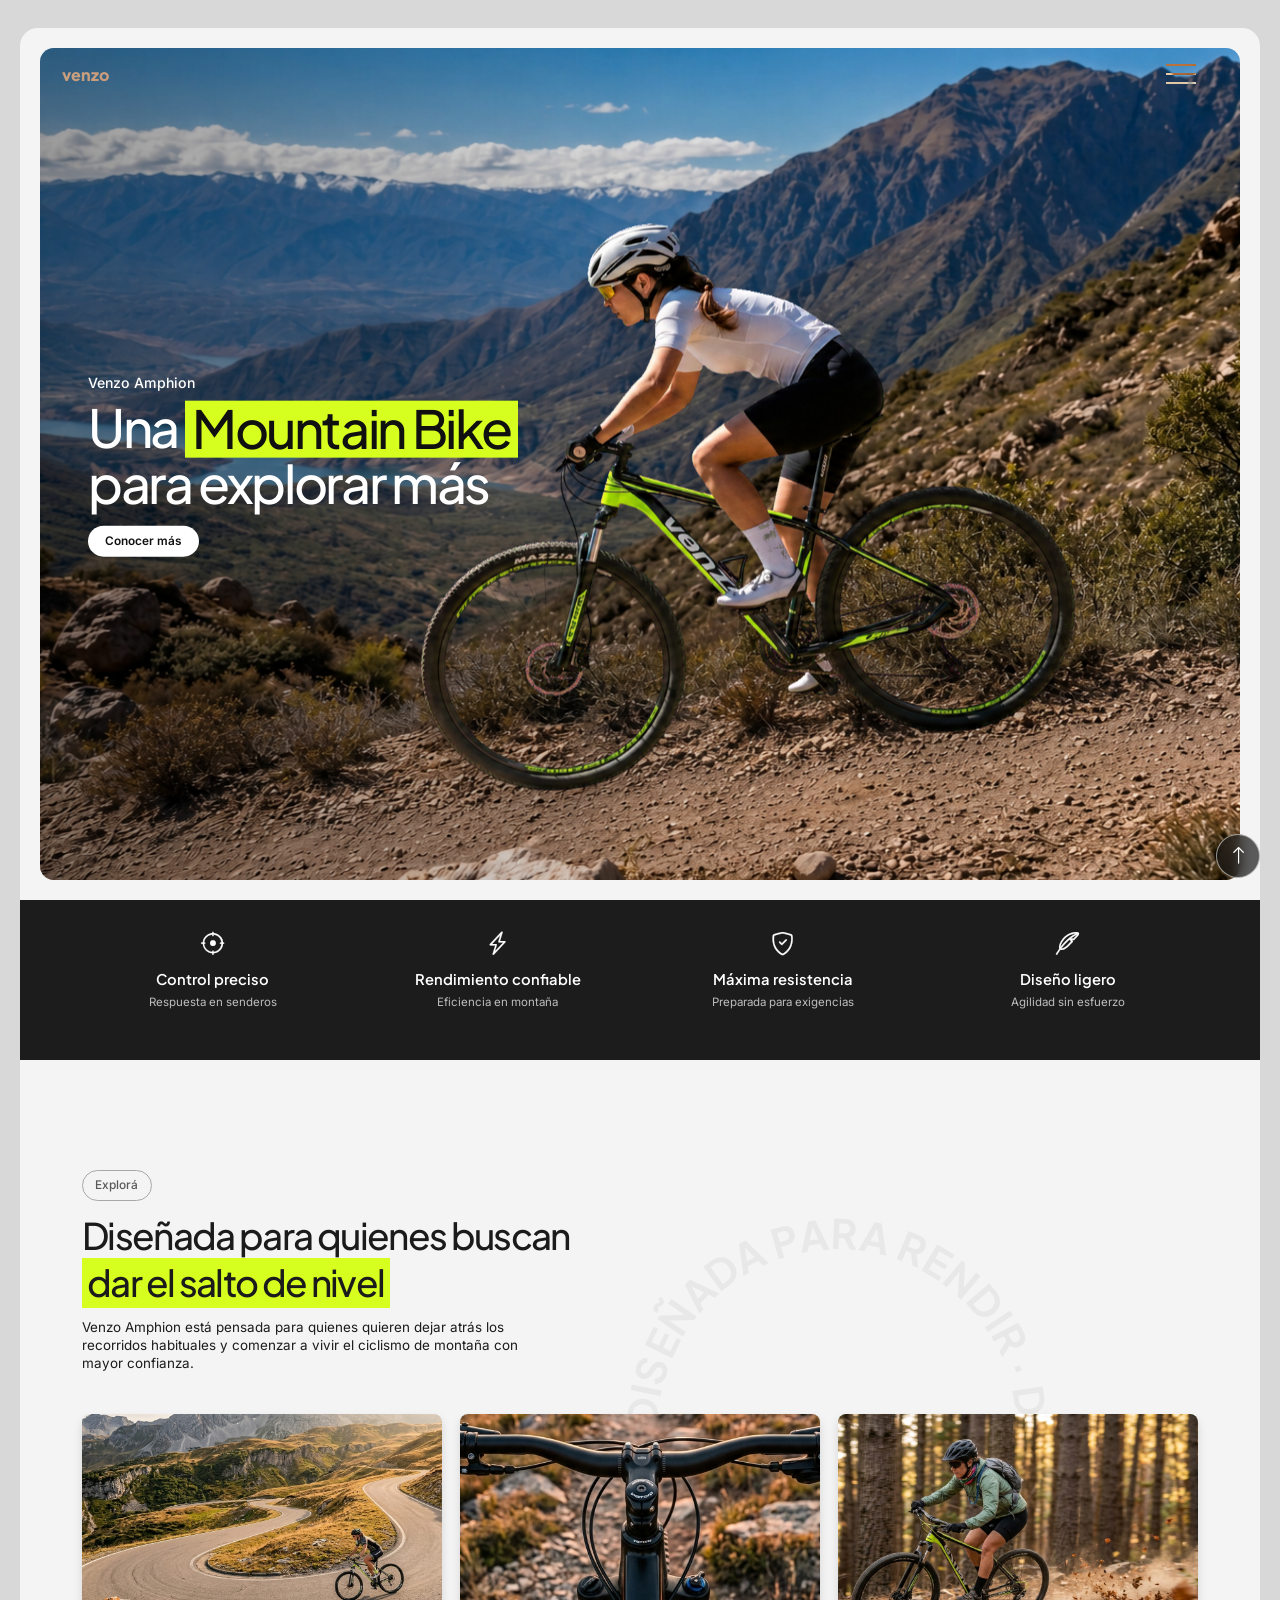
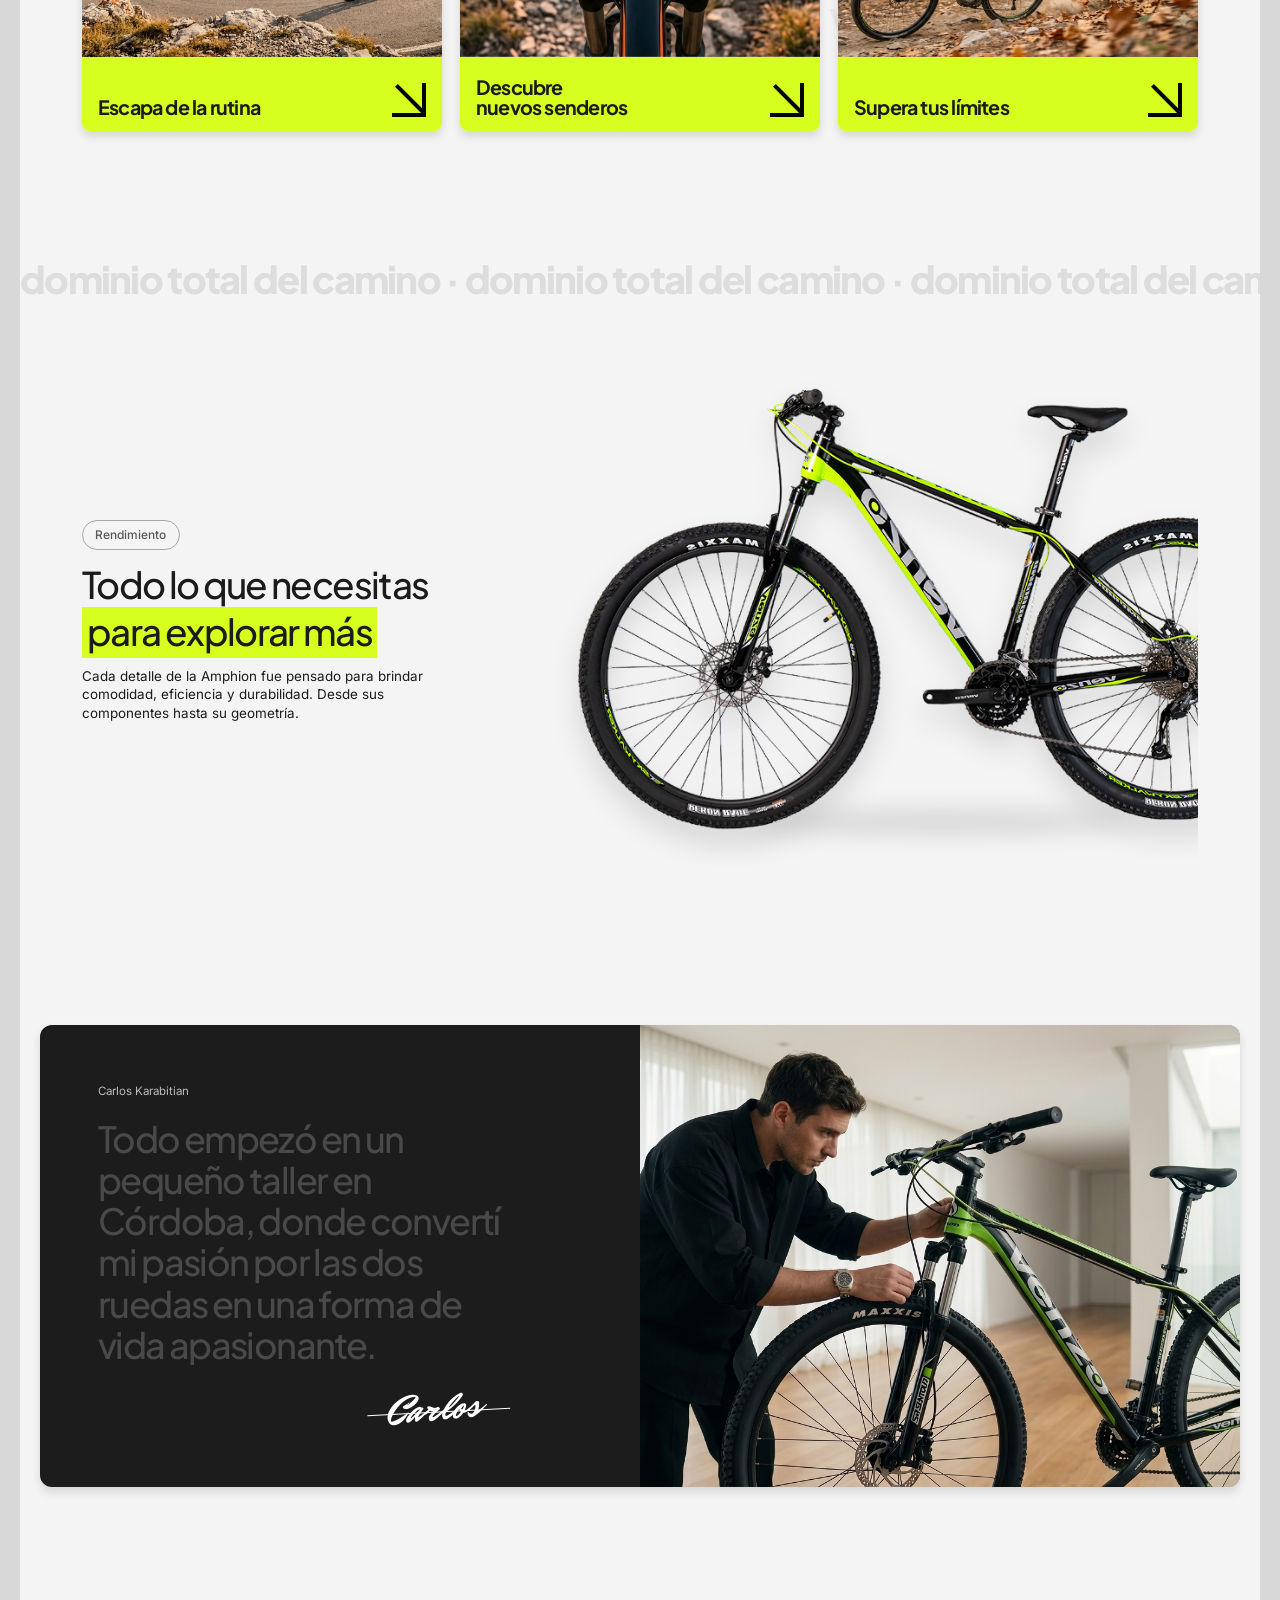
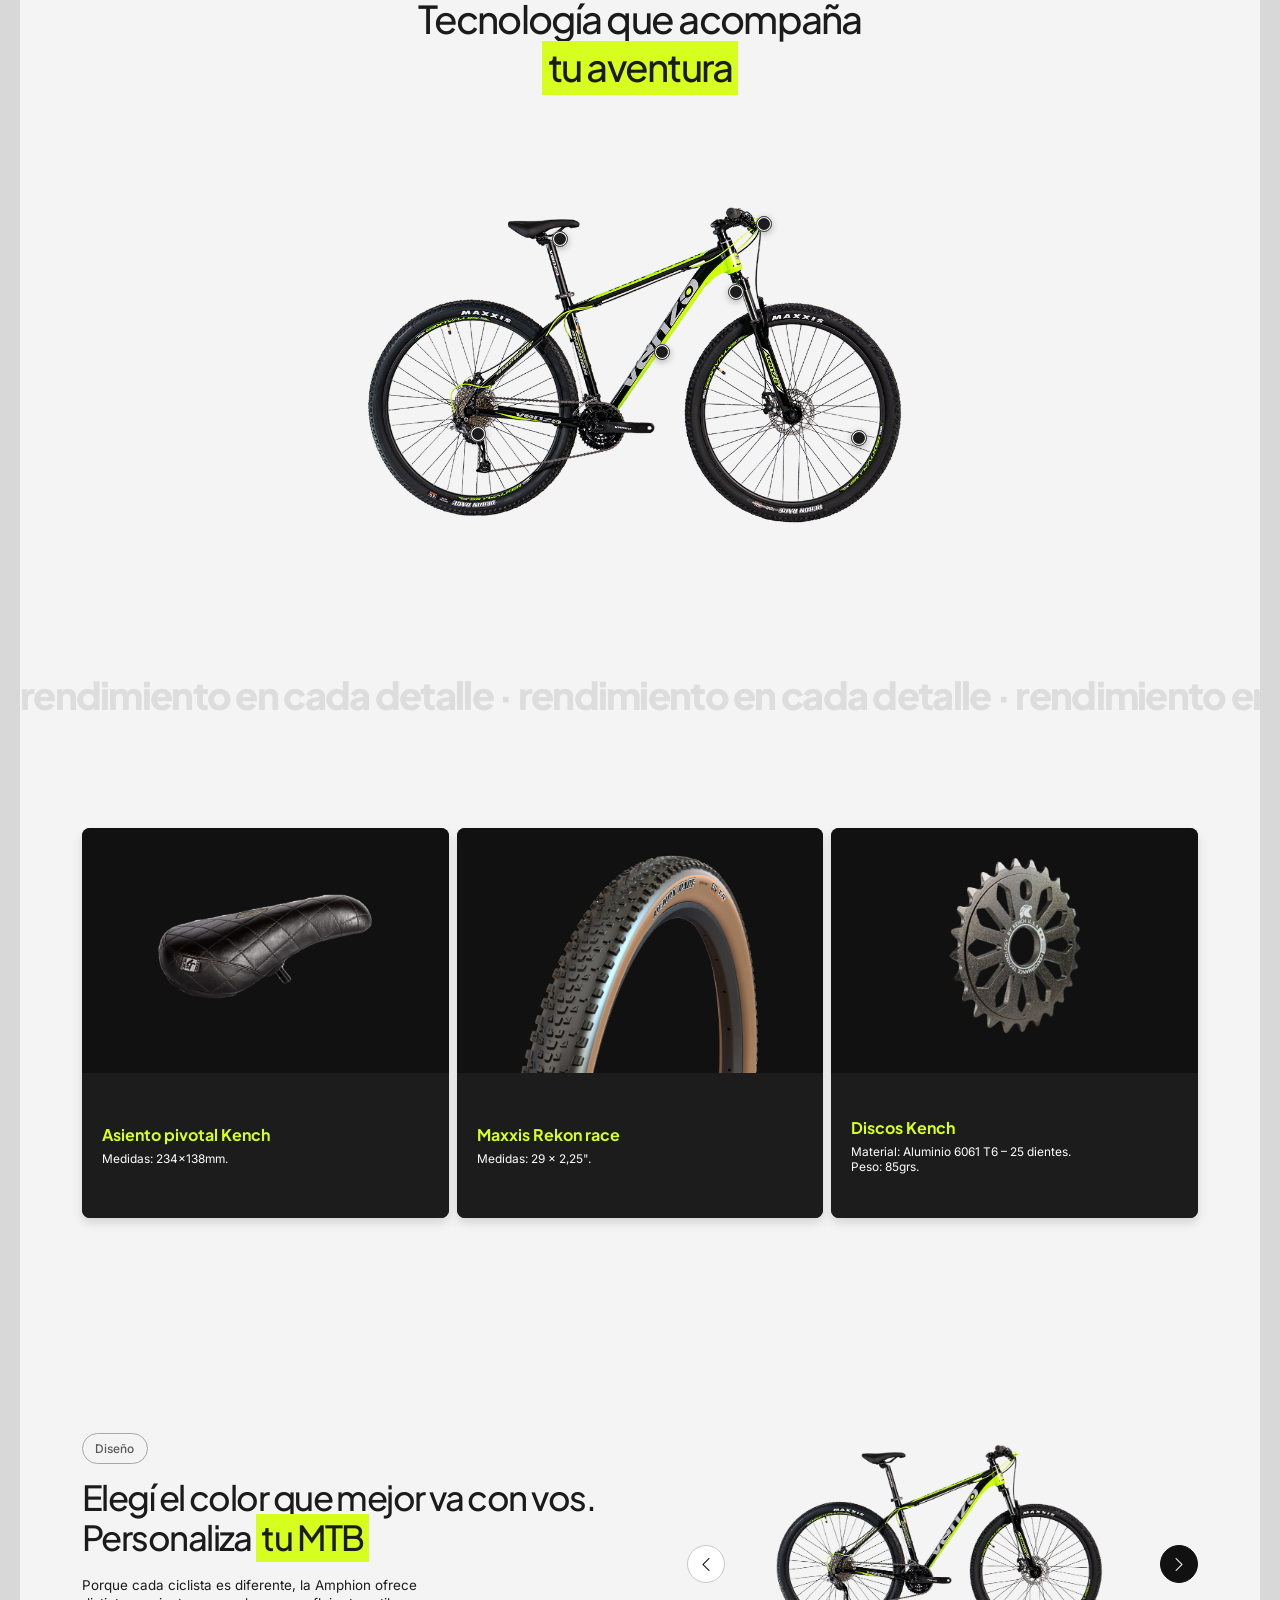
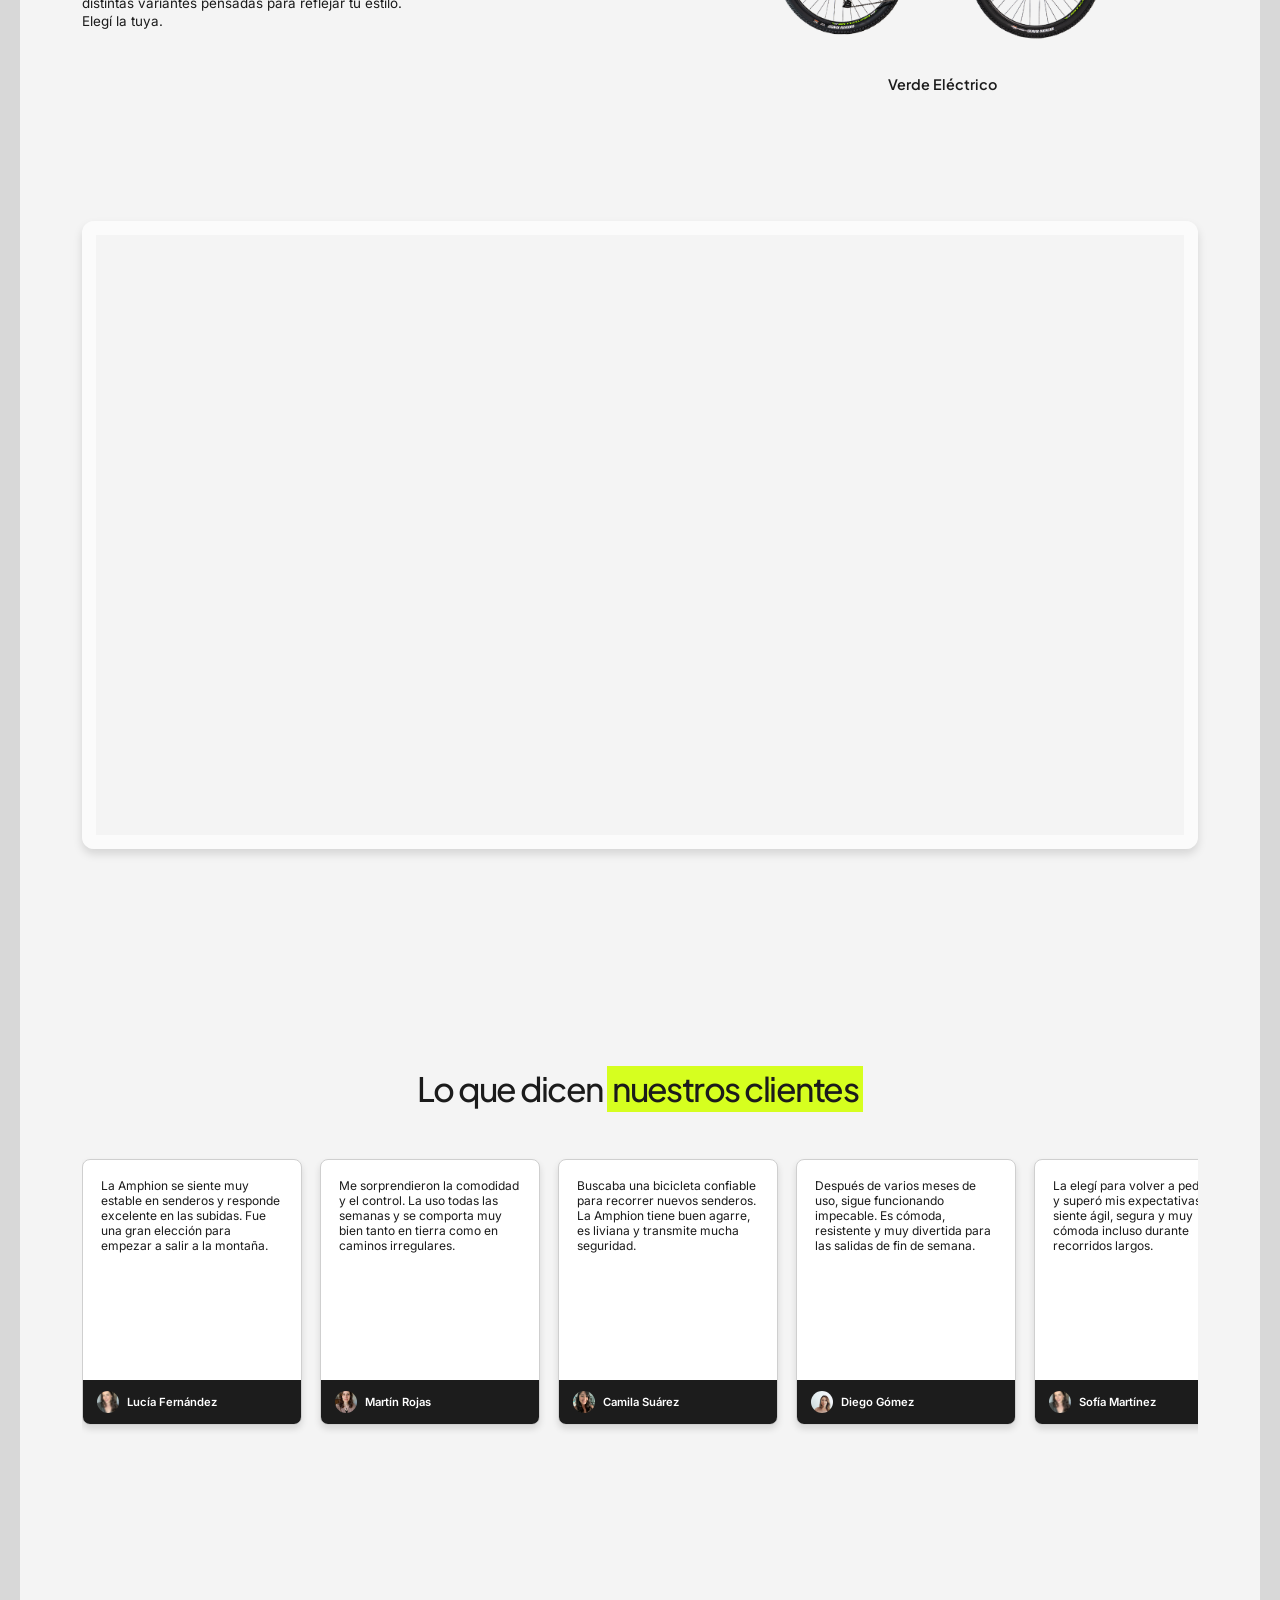
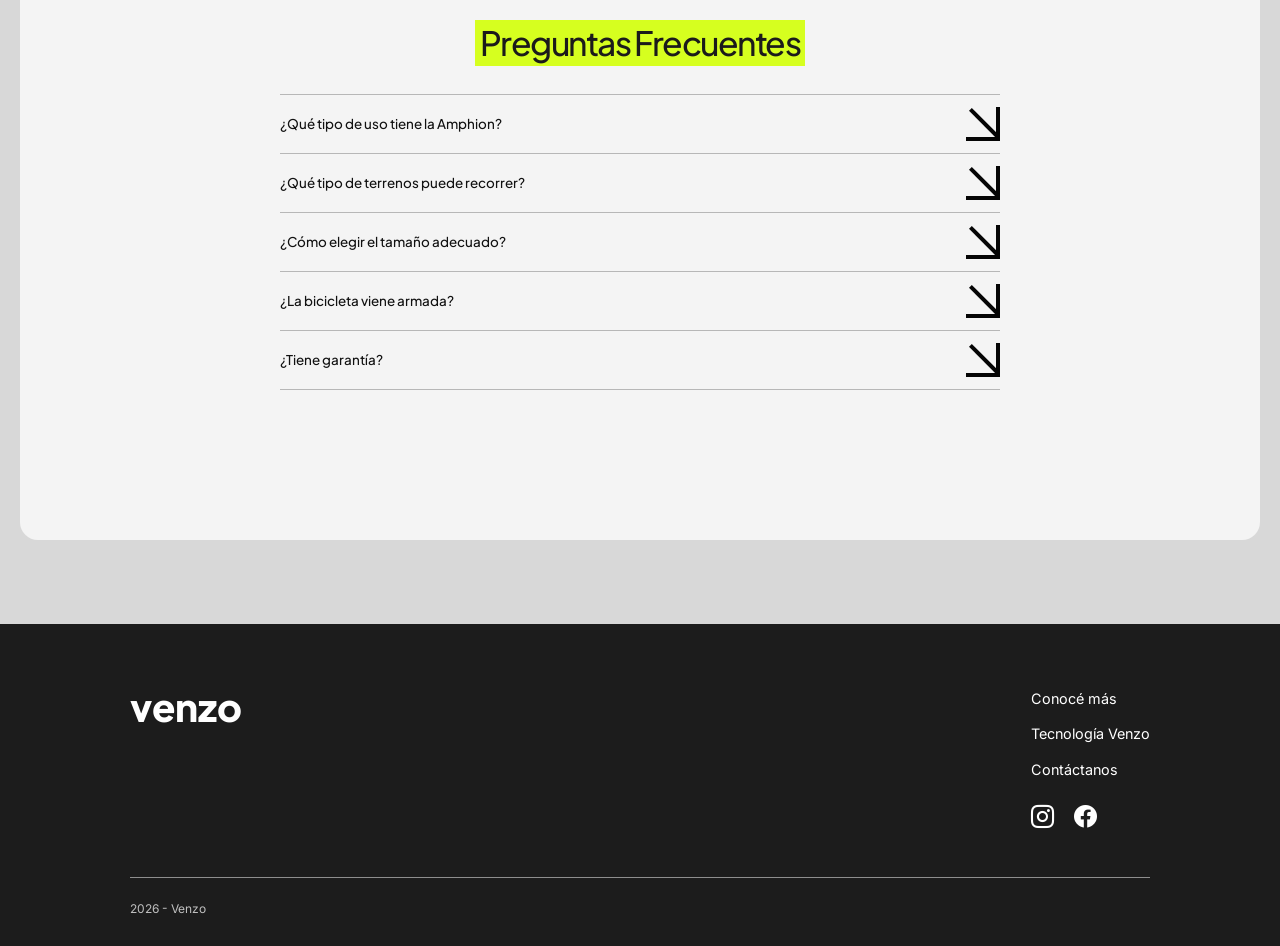
==== commit e271ecc3: "Add files via upload" ====
--- a/index.html
+++ b/index.html
@@ -23,10 +23,11 @@
                 </button>
                 <div class="collapse navbar-collapse nav-panel" id="mainMenu">
                     <div class="nav-links navbar-nav ms-auto">
-                        <a href="#bicicletas">Bicicletas</a>
-                        <a href="#producto">Productos</a>
-                        <a href="#team">Team Venzo</a>
-                        <a href="#nosotros">Nosotros</a>
+                        <a href="#bicicletas">Características</a>
+                        <a href="#tecnologia">Componentes</a>
+                        <a href="#accesorios">Accesorios</a>
+                        <a href="#elige-la-tuya">Elige la tuya</a>
+                        <a href="#preguntas-frecuentes">Preguntas Frecuentes</a>
                     </div>
                 </div>
             </nav>
@@ -41,8 +42,7 @@
                     <p class="eyebrow">Venzo Amphion</p>
                     <h1>Una <mark class="hero-highlight">Mountain Bike</mark><br /><span class="hero-second-line">para explorar más</span></h1>
                     <div class="hero-actions">
-                        <a class="btn hero-btn" href="#producto">Conocer más</a>
-                        <a class="btn hero-btn ghost" href="#nosotros">Contáctanos</a>
+                        <a class="btn hero-btn" href="#bicicletas">Conocer más</a>
                     </div>
                 </div>
             </header>
@@ -100,7 +100,7 @@
                         <article class="feature-card" tabindex="0">
                             <img src="assets/img/Gemini_Generated_Image_kkqgmzkkqgmzkkqg.webp" alt="Ciclista explorando senderos" />
                             <div class="feature-overlay">
-                                <p>Descubrí nuevos senderos y empezá a vivir el ciclismo de montaña desde otra perspectiva.</p>
+                                <p>Descubre nuevos senderos y empieza a vivir el ciclismo de montaña desde otra perspectiva.</p>
                             </div>
                             <div class="feature-card-footer">
                                 <strong>Descubre<br />nuevos senderos</strong>
@@ -110,7 +110,7 @@
                         <article class="feature-card" tabindex="0">
                             <img src="assets/img/Gemini_Generated_Image_8ls4t8ls4t8ls4t8.webp" alt="Ciclista superando sus limites" />
                             <div class="feature-overlay">
-                                <p>Superá tus límites con mayor confianza, control y libertad en cada recorrido.</p>
+                                <p>Supera tus límites con mayor confianza, control y libertad en cada recorrido.</p>
                             </div>
                             <div class="feature-card-footer">
                                 <strong>Supera tus límites</strong>
@@ -197,8 +197,12 @@
                     <div>rendimiento en cada detalle · rendimiento en cada detalle · rendimiento en cada detalle ·</div>
                 </section>
 
-                <section class="detail-section">
-                    <div class="detail-grid">
+                <section class="detail-section" id="accesorios">
+                    <div class="detail-slider">
+                        <button class="detail-slider-arrow detail-slider-prev" type="button" aria-label="Ver tarjeta anterior">
+                            <span aria-hidden="true">‹</span>
+                        </button>
+                        <div class="detail-grid">
                         <article class="detail-card split-detail detail-green">
                             <div class="detail-photo"></div>
                             <div class="detail-copy">
@@ -220,10 +224,14 @@
                                 <p>Material: Aluminio 6061 T6 – 25 dientes.<br />Peso: 85grs.</p>
                             </div>
                         </article>
-                    </div>
-                </section>
-
-                <section class="color-section">
+                        </div>
+                        <button class="detail-slider-arrow detail-slider-next" type="button" aria-label="Ver tarjeta siguiente">
+                            <span aria-hidden="true">›</span>
+                        </button>
+                    </div>
+                </section>
+
+                <section class="color-section" id="elige-la-tuya">
                     <div>
                         <p class="section-pill">Diseño</p>
                         <h2>Elegí el color que mejor va con vos.<br />Personaliza <mark>tu MTB</mark></h2>
@@ -231,6 +239,7 @@
                     </div>
                     <div class="bike-choice">
                         <img id="colorBike" src="assets/img/image 46.png" alt="Bicicleta Venzo alternativa" />
+                        <p class="bike-color-name" aria-live="polite">Verde Eléctrico</p>
                         <div class="choice-dots">
                             <button type="button" class="bike-switch" data-bike-direction="-1" aria-label="Color anterior"><i class="bi bi-chevron-left"></i></button>
                             <button type="button" class="bike-switch active" data-bike-direction="1" aria-label="Color siguiente"><i class="bi bi-chevron-right"></i></button>
@@ -276,7 +285,7 @@
                     </div>
                 </section>
 
-                <section class="faq-section" id="team">
+                <section class="faq-section" id="preguntas-frecuentes">
                     <h2><mark>Preguntas Frecuentes</mark></h2>
                     <div class="faq-list">
                         <article class="faq-item">
--- a/css/styles.css
+++ b/css/styles.css
@@ -379,7 +379,7 @@
   opacity: 0.1;
   pointer-events: none;
   transform: translateX(var(--watermark-x));
-  animation: watermark-spin 28s linear infinite;
+  animation: watermark-spin 24s linear infinite;
 }
 
 .circular-watermark text {
@@ -427,7 +427,7 @@
 
 .intro-copy > p:not(.section-pill),
 .performance-copy > p:not(.section-pill),
-.color-section > div > p:not(.section-pill) {
+.color-section > div > p:not(.section-pill):not(.bike-color-name) {
   margin: calc(var(--copy-stack-gap) + 5px) 0 0;
   font-size: 0.84rem;
   font-weight: 400;
@@ -500,7 +500,8 @@
   display: flex;
   align-items: center;
   padding: 24px;
-  background: var(--acid);
+  background: rgba(0, 0, 0, 0.8);
+  color: #fff;
   opacity: 0;
   transform: translateY(12px);
   transition: opacity 180ms ease, transform 180ms ease;
@@ -510,7 +511,7 @@
 .feature-overlay p {
   margin: 0;
   font-family: var(--font-body);
-  font-size: 0.9rem;
+  font-size: calc(0.9rem + 1pt);
   font-weight: 400;
   line-height: 1.35;
 }
@@ -523,7 +524,7 @@
 
 .feature-card strong {
   font-family: var(--font-hero);
-  font-size: calc(clamp(1.15rem, 2vw, 1.4rem) - 3pt);
+  font-size: calc(clamp(1.15rem, 2vw, 1.4rem) - 2pt);
   font-weight: 700;
   letter-spacing: -0.04em;
   line-height: 1;
@@ -570,10 +571,11 @@
   color: #111;
   opacity: 0.1;
   font-family: var(--font-hero);
-  font-size: clamp(1.5rem, 3.2vw, 2.5rem);
+  font-size: clamp(35px, 3vw, 38px);
   font-weight: 800;
+  line-height: 27px;
   letter-spacing: -0.045em;
-  animation: marquee-scroll 14s linear infinite;
+  animation: marquee-scroll 11s linear infinite;
   will-change: transform;
 }
 
@@ -1062,6 +1064,14 @@
   padding-bottom: 72px;
 }
 
+.detail-slider {
+  position: relative;
+}
+
+.detail-slider-arrow {
+  display: none;
+}
+
 .detail-grid {
   display: grid;
   grid-template-columns: 1fr 1fr 1fr;
@@ -1154,8 +1164,9 @@
 
 .bike-choice {
   position: relative;
+  padding-inline: 48px;
   text-align: center;
-  transform: translateY(48px);
+  transform: translateY(32px);
 }
 
 .bike-choice img {
@@ -1164,11 +1175,24 @@
   transition: opacity 180ms ease, transform 180ms ease;
 }
 
+.bike-color-name {
+  margin: 12px 0 0;
+  font-family: var(--font-hero);
+  font-size: 0.9rem;
+  font-weight: 600;
+}
+
 .choice-dots {
+  position: absolute;
+  top: 50%;
+  right: 0;
+  left: 0;
   display: flex;
-  justify-content: center;
-  gap: 18px;
-  margin-top: 18px;
+  align-items: center;
+  justify-content: space-between;
+  margin-top: 0;
+  pointer-events: none;
+  transform: translateY(-50%);
 }
 
 .choice-dots button,
@@ -1183,6 +1207,10 @@
   font-size: clamp(0.8rem, 1.8vw, 1rem);
 }
 
+.choice-dots button {
+  pointer-events: auto;
+}
+
 .choice-dots .active {
   border-color: #111;
   background: #111;
@@ -1292,7 +1320,7 @@
 .faq-section h2 {
   margin-bottom: 32px;
   text-align: center;
-  font-size: clamp(1.25rem, 2.5vw, 1.75rem);
+  font-size: clamp(1.4rem, 2.8vw, 2.1rem);
 }
 
 .faq-list {
@@ -1495,13 +1523,8 @@
   }
 
   .choice-dots {
-    position: absolute;
-    top: 50%;
-    right: 0;
-    left: 0;
-    justify-content: space-between;
-    margin-top: 0;
-    transform: translateY(-50%);
+    right: 2px;
+    left: 2px;
   }
 
   .performance-bike {
@@ -1560,20 +1583,48 @@
   }
 
   .hero-section {
-    min-height: 700px;
-    margin: 12px;
+    width: calc(100% - 24px);
+    height: calc(100svh - 24px);
+    min-height: 620px;
+    margin: 12px auto;
+    padding-inline: 0;
+    background: #222;
   }
 
   .hero-background,
   .hero-cyclist {
+    display: block;
+    top: -10px;
+    bottom: auto;
+    height: calc(100% + 10px);
+    object-position: 63% center;
+    transition: none;
+    transform: none;
+    will-change: auto;
+  }
+
+  .hero-background {
+    top: -304px;
+    height: calc(100% + 304px);
+    object-position: 63% 8%;
+  }
+
+  .hero-cyclist {
+    top: 118px;
+    left: 50%;
+    width: min(190vw, 810px);
+    max-width: none;
+    height: auto;
+    aspect-ratio: 1728 / 899;
+    object-fit: contain;
+    object-position: center;
+    filter: drop-shadow(0 16px 14px rgba(0, 0, 0, 0.32));
+    transform: translateX(-45%);
+    transform-origin: center;
+  }
+
+  .hero-mobile-static {
     display: none;
-  }
-
-  .hero-mobile-static {
-    display: block;
-    top: -14%;
-    bottom: auto;
-    height: 114%;
   }
 
   .hero-nav {
@@ -1602,13 +1653,20 @@
     top: auto;
     left: 20px;
     right: 20px;
-    bottom: 72px;
+    bottom: 38px;
     transform: none;
   }
 
   .hero-content h1 {
     max-width: none;
     font-size: clamp(2.2rem, 12vw, 3.4rem);
+    line-height: 1;
+  }
+
+  .hero-highlight {
+    margin-block: 0.08em;
+    padding-top: 0.06em;
+    padding-bottom: 0.06em;
   }
 
   section {
@@ -1618,6 +1676,7 @@
   .tech-section {
     min-height: 100svh;
     padding-bottom: 70px;
+    overflow-x: hidden;
   }
 
   .performance-section {
@@ -1645,7 +1704,7 @@
   }
 
   .bike-choice {
-    transform: translateY(70px);
+    transform: translateY(48px);
   }
 
   .attribute-strip {
@@ -1682,7 +1741,7 @@
 
   .circular-watermark {
     --watermark-x: -50%;
-    top: 280px;
+    top: 270px;
     left: 50%;
     right: auto;
     width: min(118vw, 500px);
@@ -1690,7 +1749,8 @@
   }
 
   .marquee-band div {
-    font-size: 1.45rem;
+    font-size: 38px;
+    line-height: 27px;
   }
 
   .marquee-band:not(.detail-marquee) {
@@ -1735,6 +1795,12 @@
     padding-block: 36px;
   }
 
+  .tech-bike-stage {
+    width: 125%;
+    max-width: none;
+    margin-left: -12.5%;
+  }
+
   .component-callout {
     display: none;
   }
@@ -1772,8 +1838,8 @@
   }
 
   .component-hotspot {
-    width: 14px;
-    height: 14px;
+    width: 24px;
+    height: 24px;
   }
 
   .component-callout {
@@ -1810,11 +1876,59 @@
   }
 
   .detail-grid {
-    grid-auto-rows: 420px;
+    display: flex;
+    gap: 14px;
+    overflow-x: auto;
+    padding: 16px 0 24px;
+    scroll-behavior: smooth;
+    scroll-snap-type: x mandatory;
+    scrollbar-width: none;
+    overscroll-behavior-x: contain;
+  }
+
+  .detail-slider {
+    width: calc(100vw - 22px);
+    overflow: hidden;
+  }
+
+  .detail-grid::-webkit-scrollbar {
+    display: none;
   }
 
   .detail-card {
+    flex: 0 0 calc(100vw - 64px);
     min-height: 420px;
+    scroll-snap-align: start;
+    scroll-snap-stop: always;
+  }
+
+  .detail-slider-arrow {
+    display: none;
+  }
+
+  .detail-slider-arrow span {
+    display: block;
+    font-size: 2rem;
+    font-weight: 300;
+    line-height: 1;
+    transform: translateY(-2px);
+  }
+
+  .detail-slider-prev {
+    left: 10px;
+  }
+
+  .detail-slider-next {
+    right: 10px;
+  }
+
+  .detail-slider-arrow:disabled {
+    opacity: 0.3;
+  }
+
+  .detail-slider-arrow:not(:disabled):active {
+    background: var(--acid);
+    color: var(--dark);
   }
 
   .testimonial-row {
@@ -1827,12 +1941,12 @@
 }
 
 @media (max-width: 420px) {
-  .hero-section {
-    min-height: 680px;
-  }
-
   .hero-image {
     object-position: 63% center;
+  }
+
+  .hero-background {
+    object-position: 63% 8%;
   }
 
   .hero-content h1 {
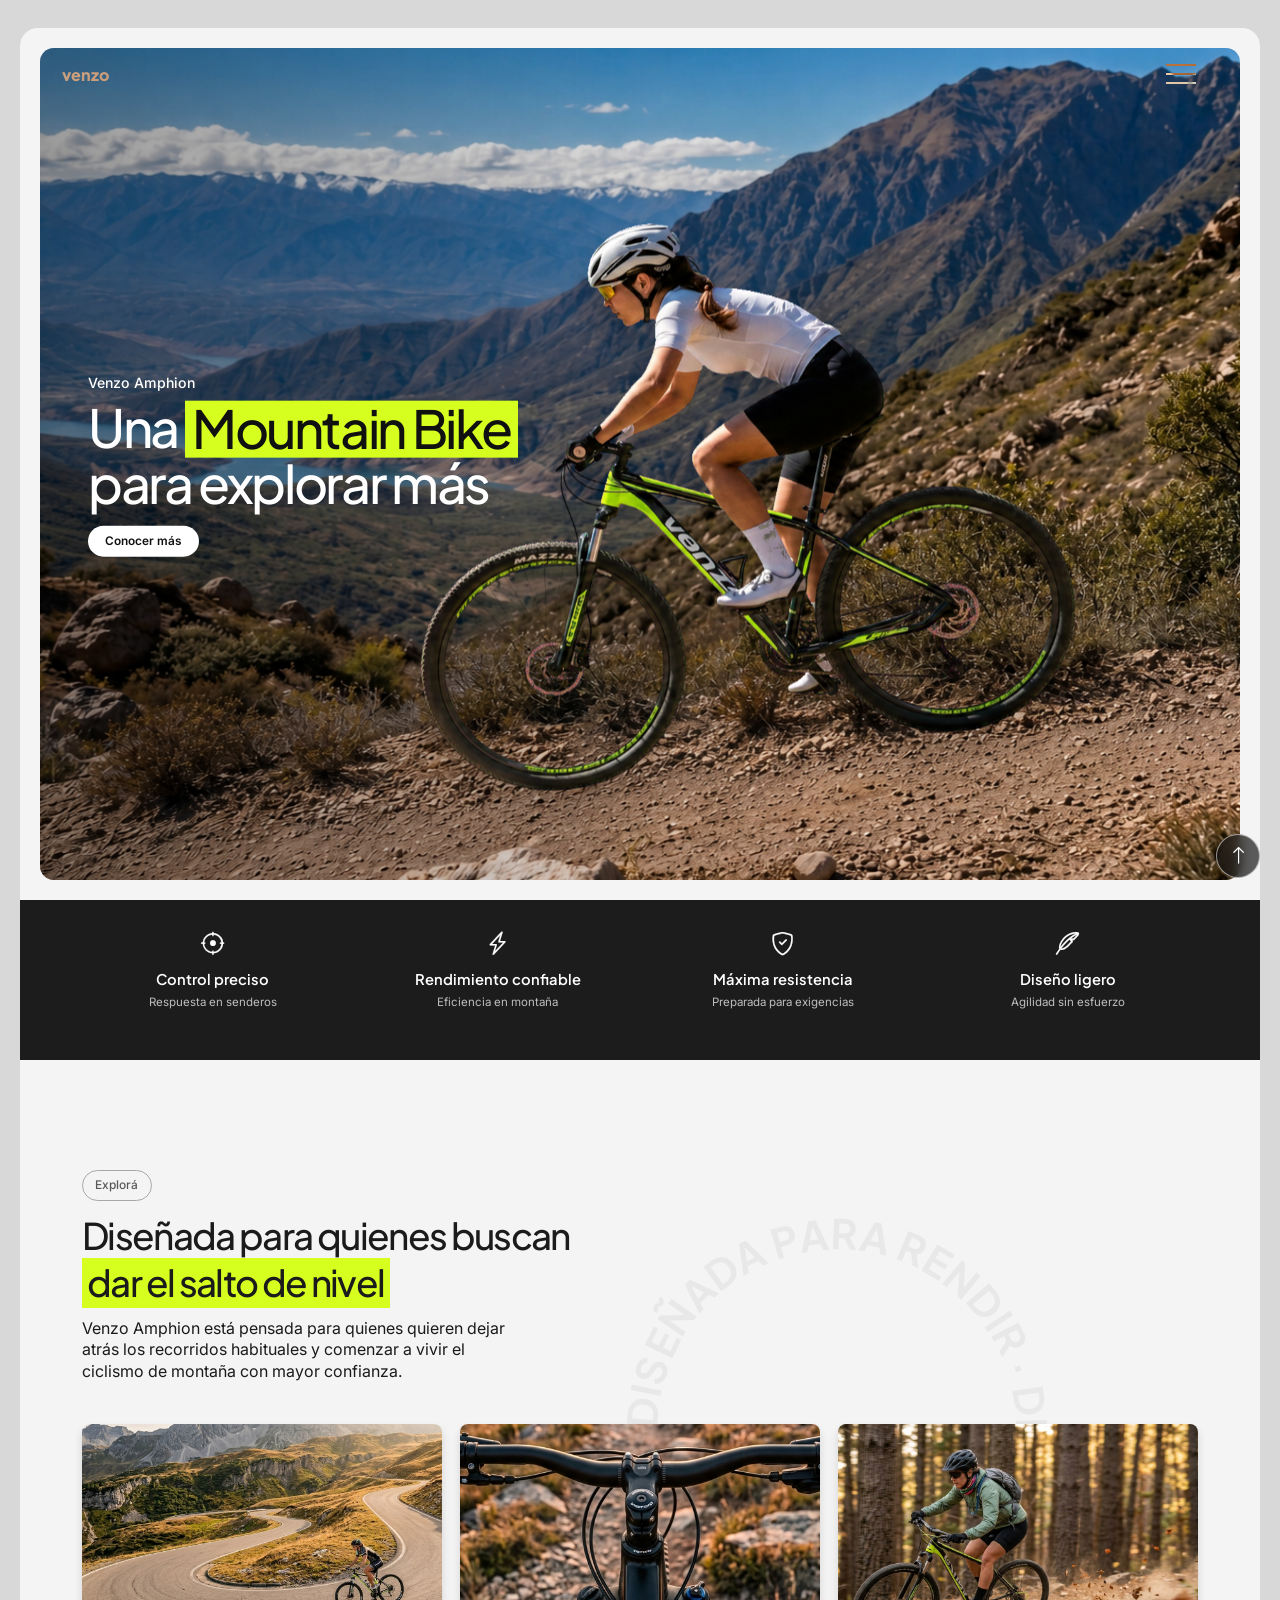
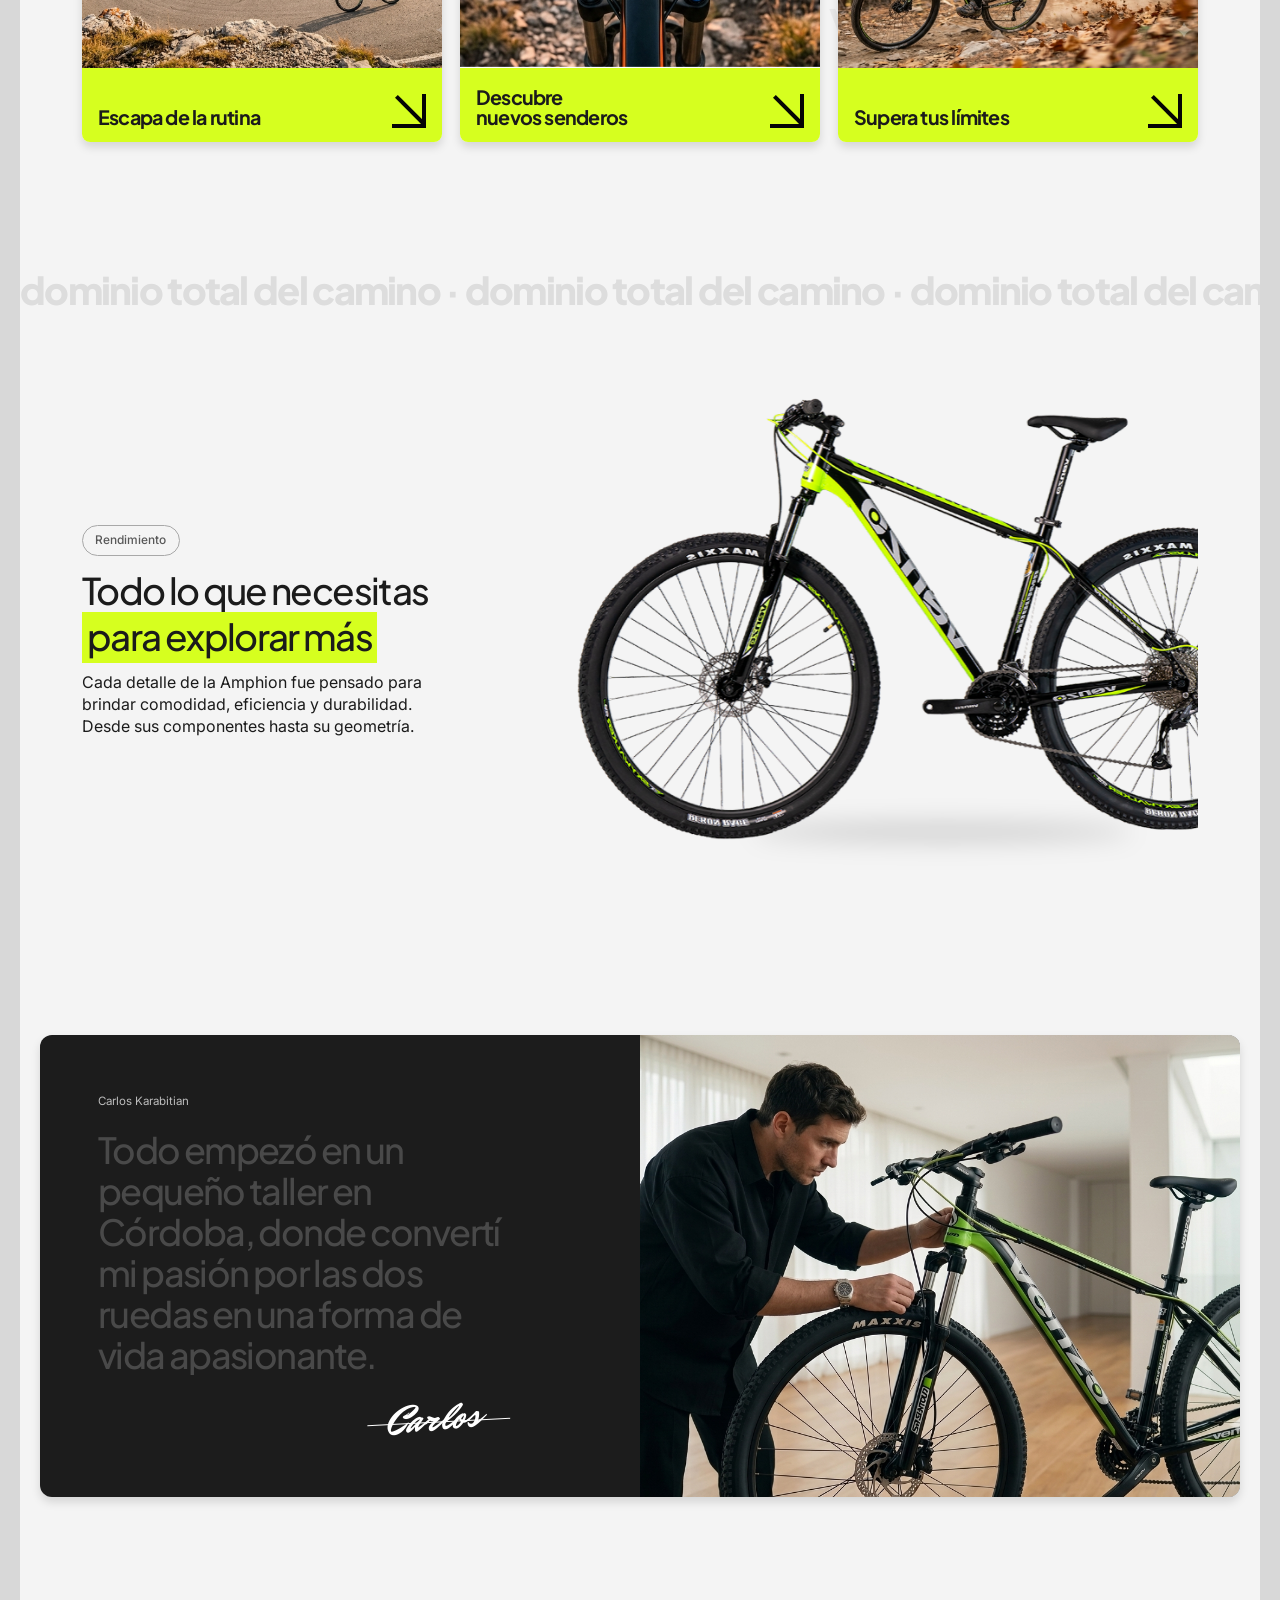
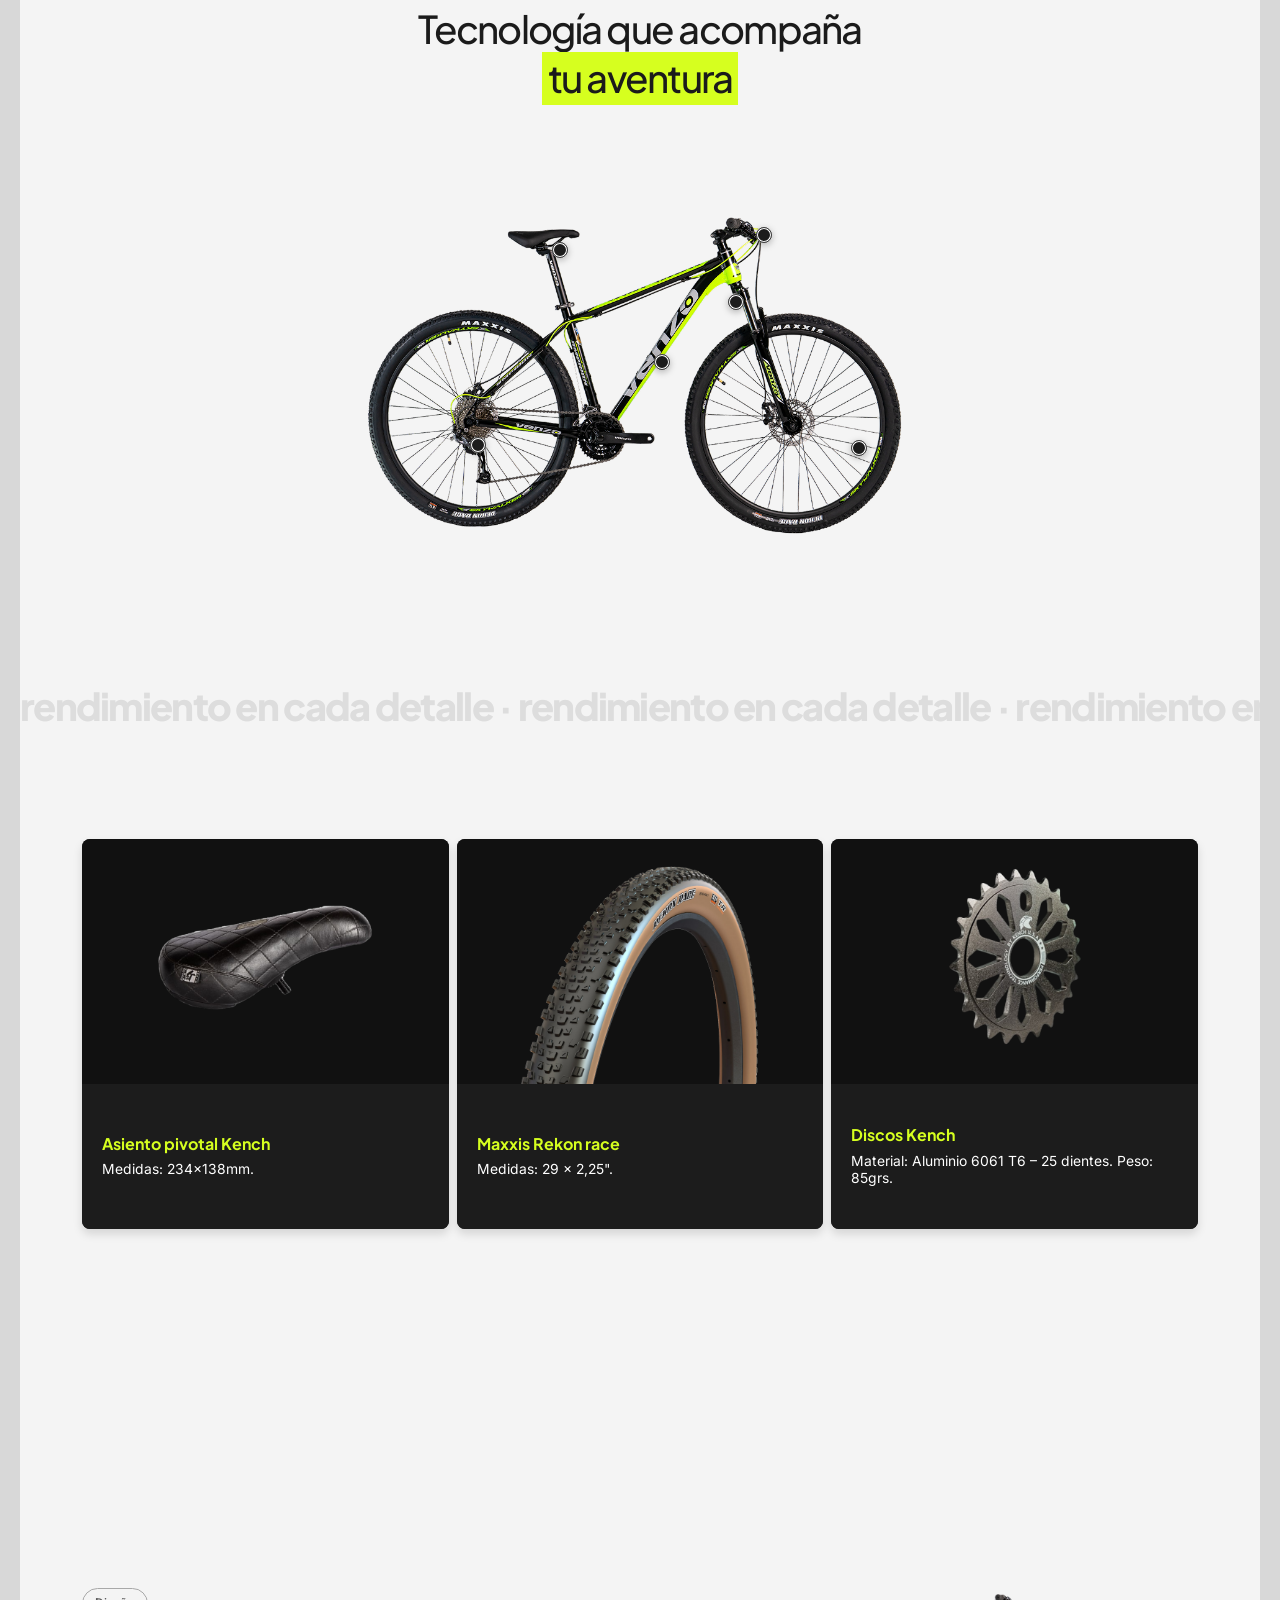
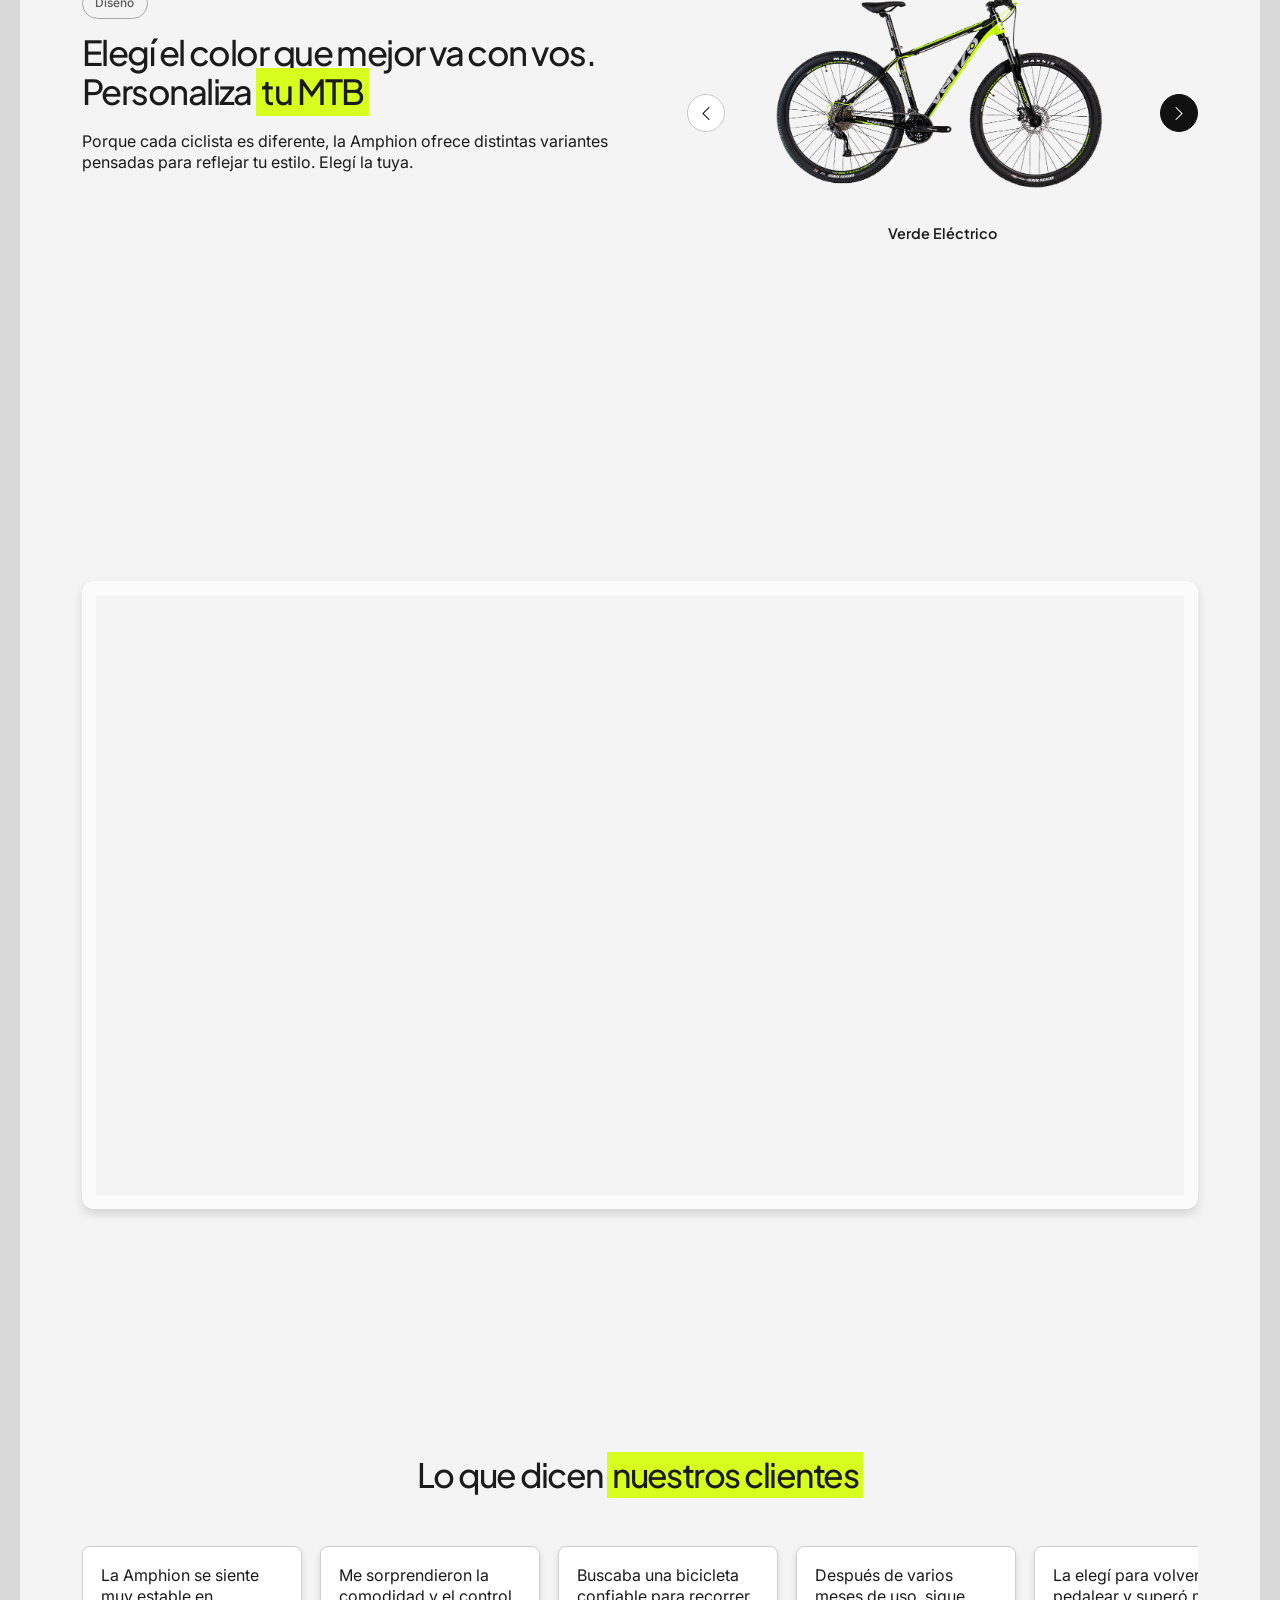
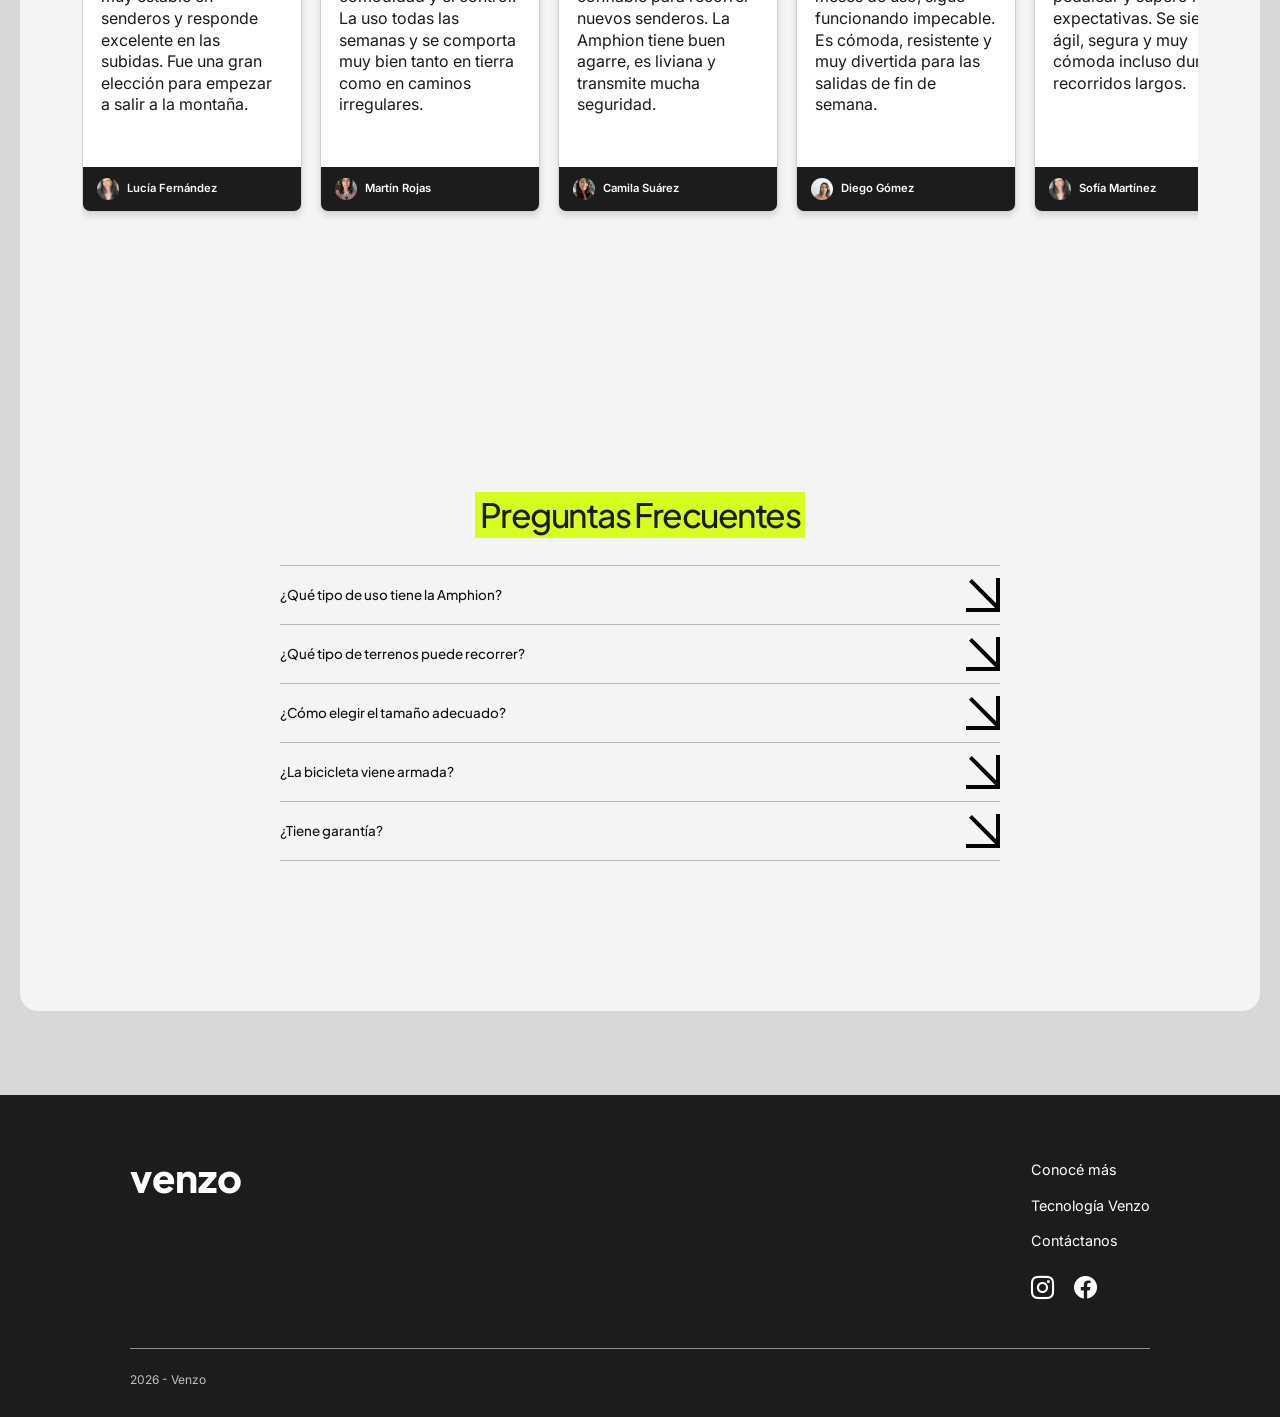
==== commit da068234: "Add files via upload" ====
--- a/index.html
+++ b/index.html
@@ -221,7 +221,7 @@
                             <div class="detail-photo"></div>
                             <div class="detail-copy">
                                 <h3>Discos Kench</h3>
-                                <p>Material: Aluminio 6061 T6 – 25 dientes.<br />Peso: 85grs.</p>
+                                <p>Material: Aluminio 6061 T6 – 25 dientes. Peso: 85grs.</p>
                             </div>
                         </article>
                         </div>
@@ -235,7 +235,7 @@
                     <div>
                         <p class="section-pill">Diseño</p>
                         <h2>Elegí el color que mejor va con vos.<br />Personaliza <mark>tu MTB</mark></h2>
-                        <p>Porque cada ciclista es diferente, la Amphion ofrece<br />distintas variantes pensadas para reflejar tu estilo.<br />Elegí la tuya.</p>
+                        <p>Porque cada ciclista es diferente, la Amphion ofrece distintas variantes pensadas para reflejar tu estilo. Elegí la tuya.</p>
                     </div>
                     <div class="bike-choice">
                         <img id="colorBike" src="assets/img/image 46.png" alt="Bicicleta Venzo alternativa" />
--- a/css/styles.css
+++ b/css/styles.css
@@ -429,7 +429,7 @@
 .performance-copy > p:not(.section-pill),
 .color-section > div > p:not(.section-pill):not(.bike-color-name) {
   margin: calc(var(--copy-stack-gap) + 5px) 0 0;
-  font-size: 0.84rem;
+  font-size: 1rem;
   font-weight: 400;
   line-height: 1.35;
 }
@@ -693,7 +693,9 @@
   left: 61%;
   width: 145%;
   max-width: none;
-  filter: drop-shadow(0 16px 14px rgba(0, 0, 0, 0.12));
+  height: auto;
+  -webkit-backface-visibility: hidden;
+  backface-visibility: hidden;
   transform: translate(-50%, -50%) scaleX(-1);
   animation: performance-float 5s ease-in-out infinite;
 }
@@ -978,7 +980,7 @@
 
 .callout-copy strong {
   font-family: var(--font-hero);
-  font-size: 0.76rem;
+  font-size: calc(0.76rem + 2px);
   font-weight: 700;
   line-height: 1.15;
 }
@@ -987,7 +989,7 @@
   margin-top: 4px;
   color: #555;
   font-family: var(--font-body);
-  font-size: 0.62rem;
+  font-size: calc(0.62rem + 3px);
   line-height: 1.25;
 }
 
@@ -1097,7 +1099,7 @@
 
 .detail-card p {
   margin: 0;
-  font-size: calc(0.68rem + 1px);
+  font-size: calc(0.68rem + 3px);
   font-weight: 400;
   line-height: 1.25;
 }
@@ -1150,12 +1152,12 @@
 }
 
 .color-section {
-  min-height: auto;
+  min-height: 760px;
   display: grid;
   grid-template-columns: 1.1fr 1fr;
   align-items: center;
   gap: 42px;
-  padding-block: 110px;
+  padding-block: 120px;
 }
 
 .color-section h2 {
@@ -1218,8 +1220,8 @@
 }
 
 .photo-frame {
-  padding-top: 48px;
-  padding-bottom: 110px;
+  padding-top: 120px;
+  padding-bottom: 96px;
 }
 
 .video-preview {
@@ -1239,11 +1241,12 @@
 }
 
 .testimonials-section {
-  min-height: auto;
+  min-height: 720px;
   display: flex;
   flex-direction: column;
   justify-content: center;
-  padding-block: 110px;
+  padding-top: 76px;
+  padding-bottom: 120px;
   text-align: center;
 }
 
@@ -1283,9 +1286,9 @@
   min-height: 220px;
   margin: 0;
   padding: 18px;
-  font-size: 0.75rem;
+  font-size: 1rem;
   font-weight: 400;
-  line-height: 1.25;
+  line-height: 1.35;
 }
 
 .testimonial-card div {
@@ -1353,8 +1356,8 @@
   margin: 0;
   overflow: hidden;
   opacity: 0;
-  font-size: 0.78rem;
-  line-height: 1.4;
+  font-size: 1rem;
+  line-height: 1.35;
   transition: max-height 360ms ease, padding 360ms ease, opacity 220ms ease;
 }
 
@@ -1868,11 +1871,11 @@
   }
 
   .callout-copy strong {
-    font-size: 0.65rem;
+    font-size: calc(0.65rem + 2px);
   }
 
   .callout-copy small {
-    font-size: 0.56rem;
+    font-size: calc(0.56rem + 3px);
   }
 
   .detail-grid {
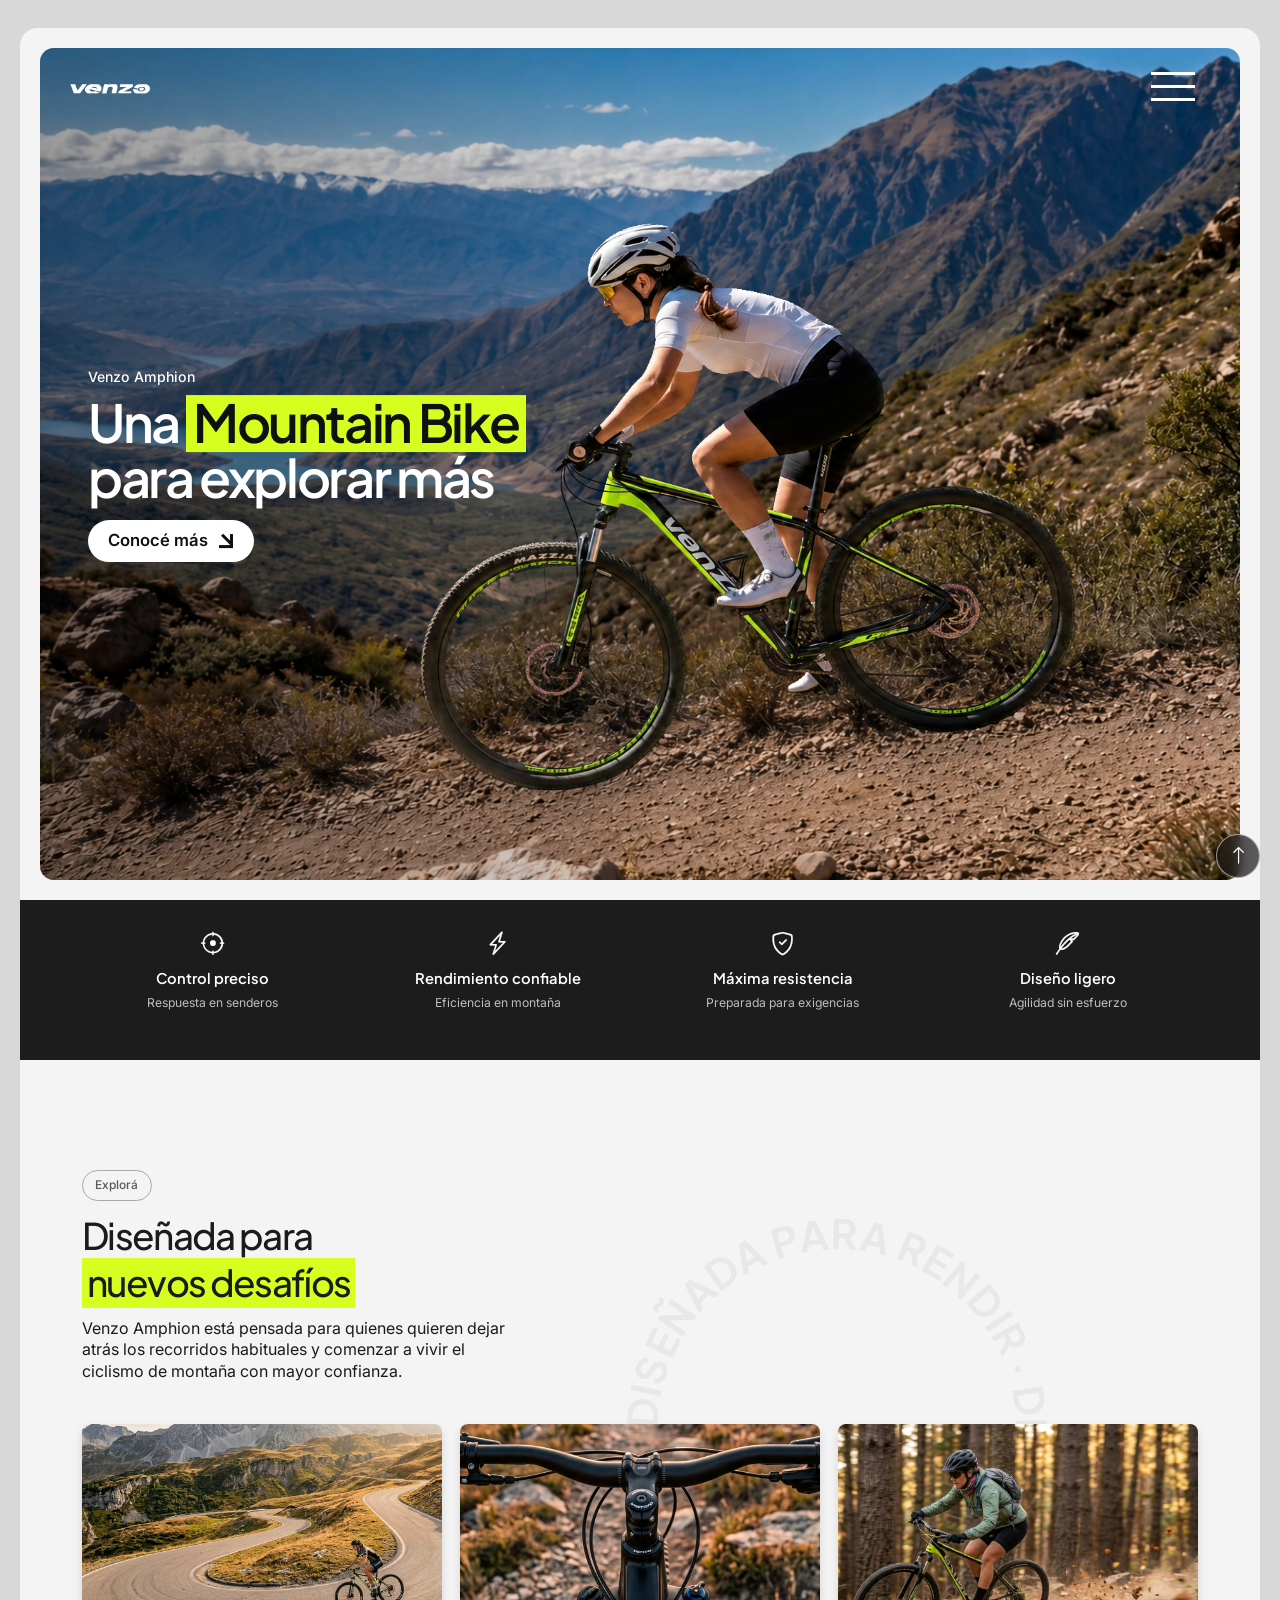
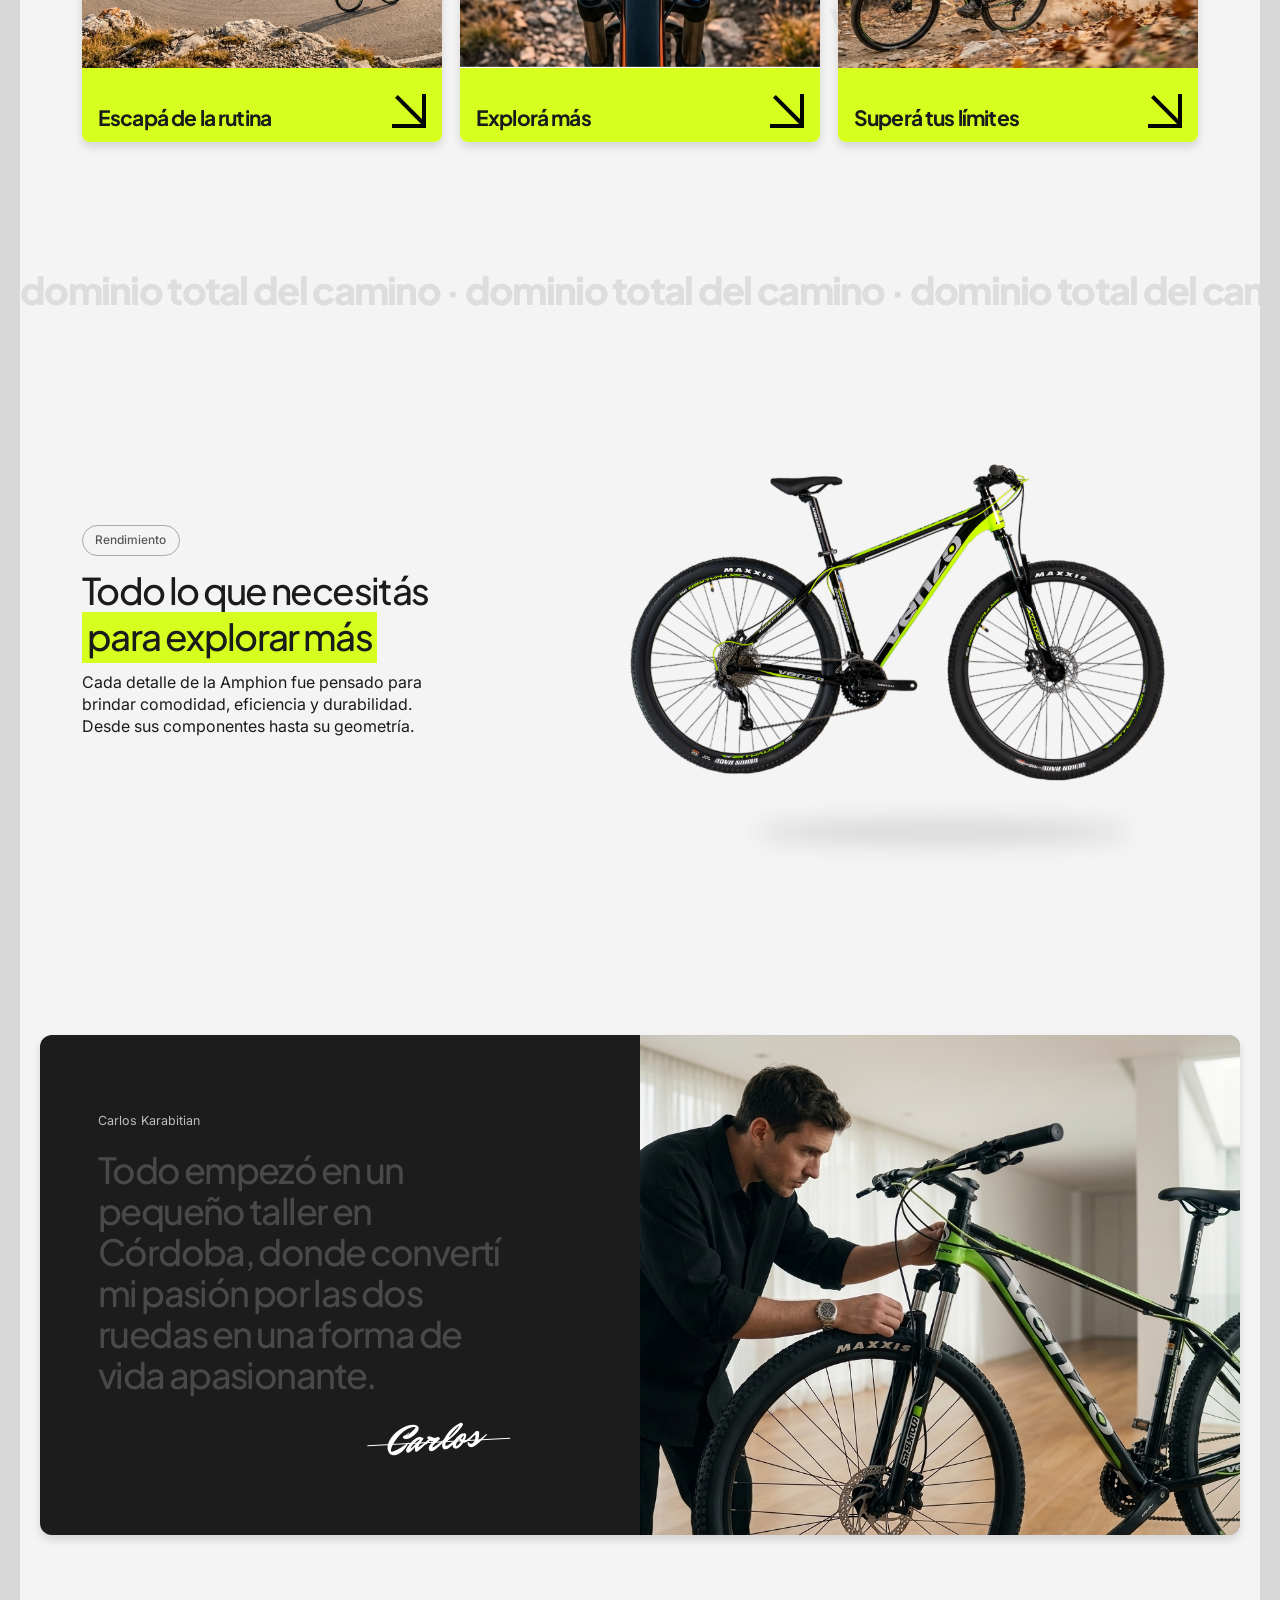
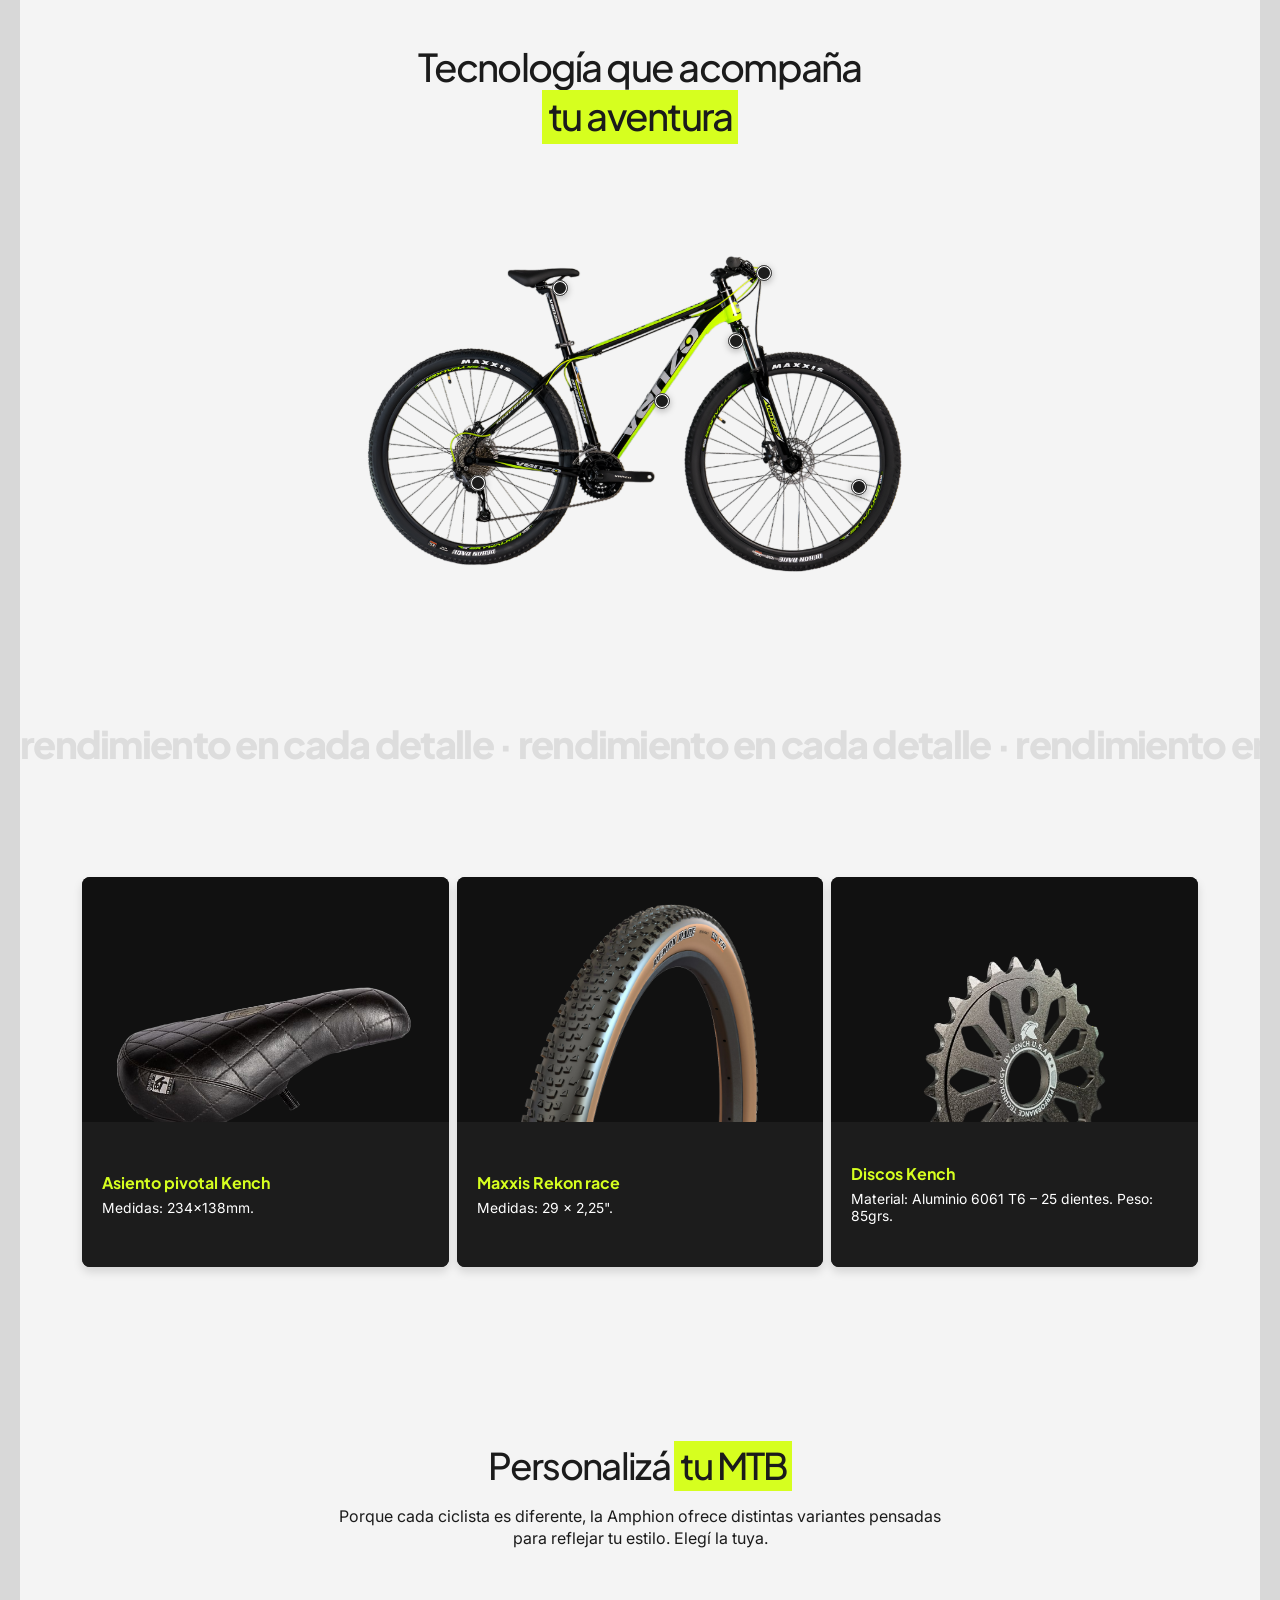
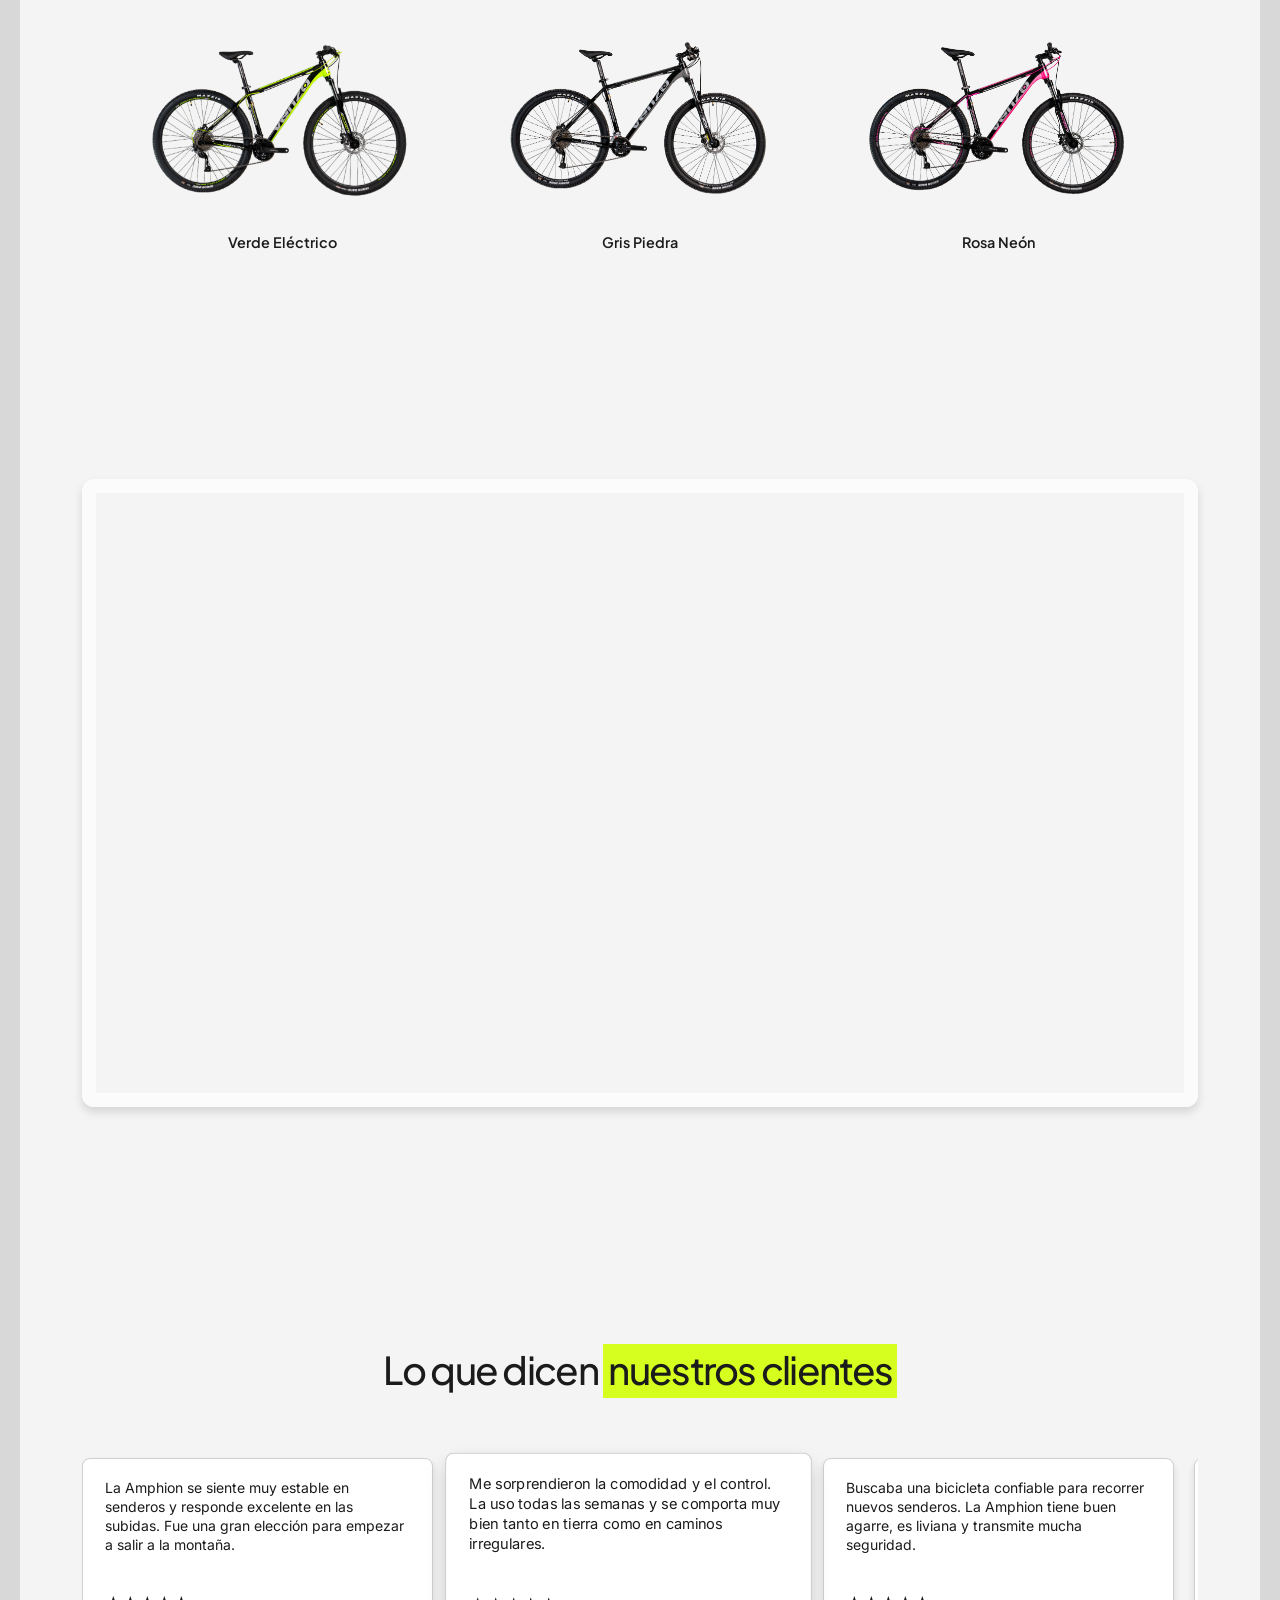
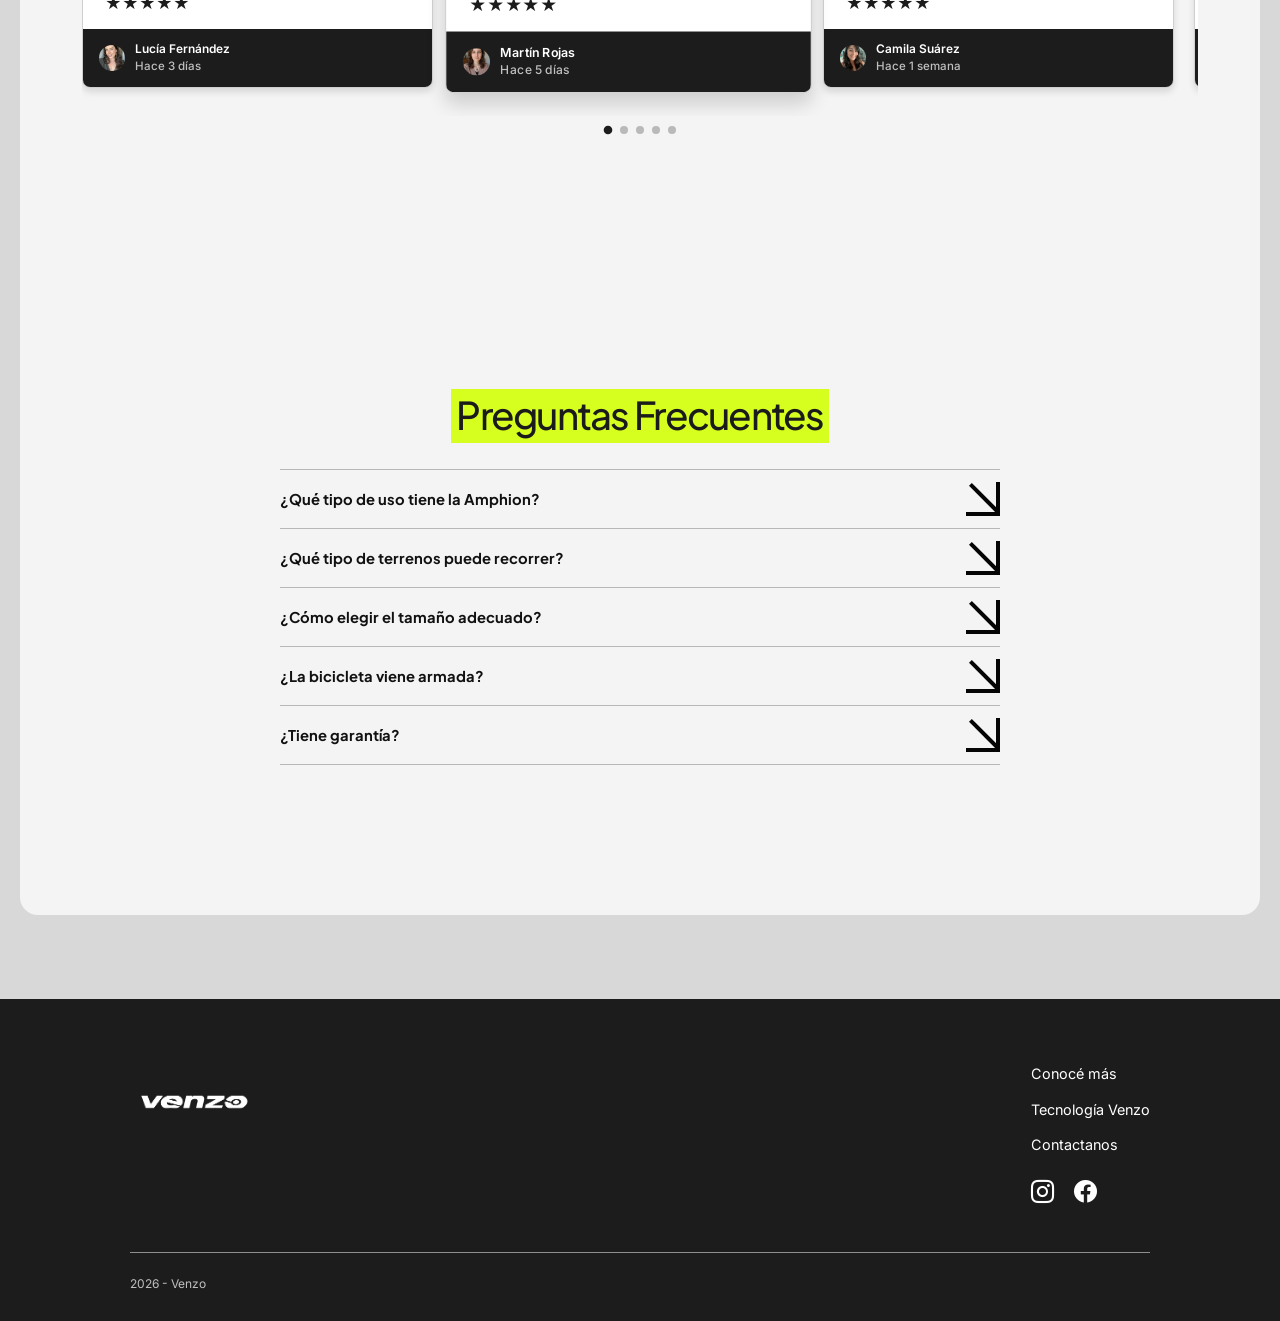
==== commit 839f1ae7: "Add files via upload" ====
--- a/index.html
+++ b/index.html
@@ -14,9 +14,9 @@
     </head>
     <body id="inicio">
         <div class="site-shell">
-            <nav class="hero-nav navbar" aria-label="Navegacion principal">
-                <a class="brand-mark" href="#inicio">venzo</a>
-                <button class="navbar-toggler menu-toggle" type="button" data-bs-toggle="collapse" data-bs-target="#mainMenu" aria-controls="mainMenu" aria-expanded="false" aria-label="Abrir menu">
+            <nav class="hero-nav navbar" aria-label="Navegación principal">
+                <a class="brand-mark" href="#inicio"><img src="assets/img/Logo-Bicicletas-Venzo.png" alt="Venzo" /></a>
+                <button class="navbar-toggler menu-toggle" type="button" data-bs-toggle="collapse" data-bs-target="#mainMenu" aria-controls="mainMenu" aria-expanded="false" aria-label="Abrir menú">
                     <span></span>
                     <span></span>
                     <span></span>
@@ -26,7 +26,7 @@
                         <a href="#bicicletas">Características</a>
                         <a href="#tecnologia">Componentes</a>
                         <a href="#accesorios">Accesorios</a>
-                        <a href="#elige-la-tuya">Elige la tuya</a>
+                        <a href="#elige-la-tuya">Elegí la tuya</a>
                         <a href="#preguntas-frecuentes">Preguntas Frecuentes</a>
                     </div>
                 </div>
@@ -42,7 +42,7 @@
                     <p class="eyebrow">Venzo Amphion</p>
                     <h1>Una <mark class="hero-highlight">Mountain Bike</mark><br /><span class="hero-second-line">para explorar más</span></h1>
                     <div class="hero-actions">
-                        <a class="btn hero-btn" href="#bicicletas">Conocer más</a>
+                        <a class="btn hero-btn" href="#bicicletas">Conocé más <span class="hero-btn-arrow" aria-hidden="true"></span></a>
                     </div>
                 </div>
             </header>
@@ -82,7 +82,7 @@
                     </svg>
                     <p class="section-pill">Explorá</p>
                     <div class="intro-copy">
-                        <h2>Diseñada para quienes buscan<br /><mark>dar el salto de nivel</mark></h2>
+                        <h2>Diseñada para<br /><mark>nuevos desafíos</mark></h2>
                         <p>Venzo Amphion está pensada para quienes quieren dejar atrás los recorridos habituales y comenzar a vivir el ciclismo de montaña con mayor confianza.</p>
                     </div>
 
@@ -93,27 +93,27 @@
                                 <p>Venzo Amphion está pensada para quienes quieren dejar atrás los recorridos habituales.</p>
                             </div>
                             <div class="feature-card-footer">
-                                <strong>Escapa de la rutina</strong>
+                                <strong>Escapá de la rutina</strong>
                                 <span class="card-arrow" aria-hidden="true"></span>
                             </div>
                         </article>
                         <article class="feature-card" tabindex="0">
                             <img src="assets/img/Gemini_Generated_Image_kkqgmzkkqgmzkkqg.webp" alt="Ciclista explorando senderos" />
                             <div class="feature-overlay">
-                                <p>Descubre nuevos senderos y empieza a vivir el ciclismo de montaña desde otra perspectiva.</p>
+                                <p>Descubrí nuevos senderos y empezá a vivir el ciclismo de montaña desde otra perspectiva.</p>
                             </div>
                             <div class="feature-card-footer">
-                                <strong>Descubre<br />nuevos senderos</strong>
+                                <strong>Explorá más</strong>
                                 <span class="card-arrow" aria-hidden="true"></span>
                             </div>
                         </article>
                         <article class="feature-card" tabindex="0">
-                            <img src="assets/img/Gemini_Generated_Image_8ls4t8ls4t8ls4t8.webp" alt="Ciclista superando sus limites" />
+                            <img src="assets/img/Gemini_Generated_Image_8ls4t8ls4t8ls4t8.webp" alt="Ciclista superando sus límites" />
                             <div class="feature-overlay">
-                                <p>Supera tus límites con mayor confianza, control y libertad en cada recorrido.</p>
+                                <p>Superá tus límites con mayor confianza, control y libertad en cada recorrido.</p>
                             </div>
                             <div class="feature-card-footer">
-                                <strong>Supera tus límites</strong>
+                                <strong>Superá tus límites</strong>
                                 <span class="card-arrow" aria-hidden="true"></span>
                             </div>
                         </article>
@@ -127,11 +127,11 @@
                 <section class="performance-section" id="producto">
                     <div class="performance-copy">
                         <p class="section-pill">Rendimiento</p>
-                        <h2>Todo lo que necesitas<br /><mark>para explorar más</mark></h2>
+                        <h2>Todo lo que necesitás<br /><mark>para explorar más</mark></h2>
                         <p>Cada detalle de la Amphion fue pensado para brindar comodidad, eficiencia y durabilidad. Desde sus componentes hasta su geometría.</p>
                     </div>
                     <div class="performance-visual">
-                        <img class="performance-bike" src="assets/img/image 46.png" alt="Bicicleta Venzo Amphion" />
+                        <img class="performance-bike" src="assets/img/image 46_2.png" alt="Bicicleta Venzo Amphion" />
                     </div>
                 </section>
 
@@ -141,18 +141,18 @@
                         <h2>Todo empezó en un pequeño taller en Córdoba, donde convertí mi pasión por las dos ruedas en una forma de vida apasionante.</h2>
                         <p class="author-signature" aria-label="Firma de Carlos Karabitian">Carlos</p>
                     </div>
-                    <img src="assets/img/Gemini_Generated_Image_ojsydcojsydcojsy.webp" alt="Tecnico ajustando una bicicleta Venzo" />
+                    <img src="assets/img/Gemini_Generated_Image_ojsydcojsydcojsy.webp" alt="Técnico ajustando una bicicleta Venzo" />
                 </section>
 
                 <section class="tech-section" id="tecnologia">
                     <h2>Tecnología que acompaña<br /><mark>tu aventura</mark></h2>
                     <div class="simple-bike-map">
                         <div class="tech-bike-stage">
-                            <img class="tech-bike-base" src="assets/img/image 46.png" alt="Mountain bike Venzo Amphion negra y verde" />
+                            <img class="tech-bike-base" src="assets/img/image 46_2.png" alt="Mountain bike Venzo Amphion negra y verde" />
                             <button class="component-hotspot hotspot-seat" type="button" aria-label="Asiento ergonómico">
                                 <span class="component-callout side-left">
                                     <span class="callout-line"></span>
-                                    <span class="callout-copy"><strong>Asiento ergonómico</strong><small>Apoyo cómodo y estable.</small></span>
+                                    <span class="callout-copy"><strong>Asiento</strong><small>Apoyo cómodo, ergonómico y estable.</small></span>
                                 </span>
                             </button>
                             <button class="component-hotspot hotspot-rear-disc" type="button" aria-label="Freno a disco trasero">
@@ -164,7 +164,7 @@
                             <button class="component-hotspot hotspot-frame" type="button" aria-label="Cuadro de aluminio">
                                 <span class="component-callout side-right">
                                     <span class="callout-line"></span>
-                                    <span class="callout-copy"><strong>Cuadro de aluminio</strong><small>Ligero, rígido y resistente.</small></span>
+                                    <span class="callout-copy"><strong>Cuadro</strong><small>Ligero, rígido y resistente.</small></span>
                                 </span>
                             </button>
                             <button class="component-hotspot hotspot-handlebar" type="button" aria-label="Manubrio">
@@ -228,22 +228,37 @@
                         <button class="detail-slider-arrow detail-slider-next" type="button" aria-label="Ver tarjeta siguiente">
                             <span aria-hidden="true">›</span>
                         </button>
+                        <div class="detail-dots" aria-label="Más componentes">
+                            <button type="button" class="is-active" data-detail-index="0" aria-label="Ver asiento"></button>
+                            <button type="button" data-detail-index="1" aria-label="Ver cubierta"></button>
+                            <button type="button" data-detail-index="2" aria-label="Ver disco"></button>
+                        </div>
                     </div>
                 </section>
 
                 <section class="color-section" id="elige-la-tuya">
-                    <div>
-                        <p class="section-pill">Diseño</p>
-                        <h2>Elegí el color que mejor va con vos.<br />Personaliza <mark>tu MTB</mark></h2>
+                    <div class="color-copy">
+                        <h2>Personalizá <mark>tu MTB</mark></h2>
                         <p>Porque cada ciclista es diferente, la Amphion ofrece distintas variantes pensadas para reflejar tu estilo. Elegí la tuya.</p>
                     </div>
-                    <div class="bike-choice">
-                        <img id="colorBike" src="assets/img/image 46.png" alt="Bicicleta Venzo alternativa" />
-                        <p class="bike-color-name" aria-live="polite">Verde Eléctrico</p>
-                        <div class="choice-dots">
-                            <button type="button" class="bike-switch" data-bike-direction="-1" aria-label="Color anterior"><i class="bi bi-chevron-left"></i></button>
-                            <button type="button" class="bike-switch active" data-bike-direction="1" aria-label="Color siguiente"><i class="bi bi-chevron-right"></i></button>
-                        </div>
+                    <div class="color-bike-grid" aria-label="Colores disponibles">
+                        <article class="color-bike-card">
+                            <img src="assets/img/image 46_2.png" alt="Bicicleta Venzo Amphion verde eléctrico" />
+                            <p>Verde Eléctrico</p>
+                        </article>
+                        <article class="color-bike-card">
+                            <img src="assets/img/IMG3-13.png" alt="Bicicleta Venzo Amphion gris piedra" />
+                            <p>Gris Piedra</p>
+                        </article>
+                        <article class="color-bike-card">
+                            <img src="assets/img/IMG4-9.png" alt="Bicicleta Venzo Amphion rosa neón" />
+                            <p>Rosa Neón</p>
+                        </article>
+                    </div>
+                    <div class="color-bike-dots" aria-label="Más colores">
+                        <button type="button" class="is-active" data-color-bike-index="0" aria-label="Ver color verde eléctrico"></button>
+                        <button type="button" data-color-bike-index="1" aria-label="Ver color gris piedra"></button>
+                        <button type="button" data-color-bike-index="2" aria-label="Ver color rosa neón"></button>
                     </div>
                 </section>
 
@@ -259,28 +274,41 @@
                         <div class="testimonial-track">
                             <article class="testimonial-card">
                                 <p>La Amphion se siente muy estable en senderos y responde excelente en las subidas. Fue una gran elección para empezar a salir a la montaña.</p>
-                                <div><img src="assets/img/49c01371e1e01e0578ee54fcd245b246.webp" alt="" /> Lucía Fernández</div>
+                                <div class="testimonial-stars" aria-label="5 estrellas">★★★★★</div>
+                                <div class="testimonial-author"><img src="assets/img/49c01371e1e01e0578ee54fcd245b246.webp" alt="" /><span><strong>Lucía Fernández</strong><small>Hace 3 días</small></span></div>
                             </article>
                             <article class="testimonial-card">
                                 <p>Me sorprendieron la comodidad y el control. La uso todas las semanas y se comporta muy bien tanto en tierra como en caminos irregulares.</p>
-                                <div><img src="assets/img/8af5f9f265e3dac75932e51af3ac99f8.webp" alt="" /> Martín Rojas</div>
+                                <div class="testimonial-stars" aria-label="5 estrellas">★★★★★</div>
+                                <div class="testimonial-author"><img src="assets/img/8af5f9f265e3dac75932e51af3ac99f8.webp" alt="" /><span><strong>Martín Rojas</strong><small>Hace 5 días</small></span></div>
                             </article>
                             <article class="testimonial-card">
                                 <p>Buscaba una bicicleta confiable para recorrer nuevos senderos. La Amphion tiene buen agarre, es liviana y transmite mucha seguridad.</p>
-                                <div><img src="assets/img/fd22d7d5fc96244d541ec2a6585b8e6a.webp" alt="" /> Camila Suárez</div>
+                                <div class="testimonial-stars" aria-label="5 estrellas">★★★★★</div>
+                                <div class="testimonial-author"><img src="assets/img/fd22d7d5fc96244d541ec2a6585b8e6a.webp" alt="" /><span><strong>Camila Suárez</strong><small>Hace 1 semana</small></span></div>
                             </article>
                             <article class="testimonial-card">
                                 <p>Después de varios meses de uso, sigue funcionando impecable. Es cómoda, resistente y muy divertida para las salidas de fin de semana.</p>
-                                <div><img src="assets/img/istockphoto-1425797951-612x612.jpg" alt="" /> Diego Gómez</div>
+                                <div class="testimonial-stars" aria-label="5 estrellas">★★★★★</div>
+                                <div class="testimonial-author"><img src="assets/img/istockphoto-1425797951-612x612.jpg" alt="" /><span><strong>Diego Gómez</strong><small>Hace 9 días</small></span></div>
                             </article>
                             <article class="testimonial-card">
                                 <p>La elegí para volver a pedalear y superó mis expectativas. Se siente ágil, segura y muy cómoda incluso durante recorridos largos.</p>
-                                <div><img src="assets/img/49c01371e1e01e0578ee54fcd245b246.webp" alt="" /> Sofía Martínez</div>
+                                <div class="testimonial-stars" aria-label="5 estrellas">★★★★★</div>
+                                <div class="testimonial-author"><img src="assets/img/49c01371e1e01e0578ee54fcd245b246.webp" alt="" /><span><strong>Sofía Martínez</strong><small>Hace 12 días</small></span></div>
                             </article>
                             <article class="testimonial-card">
                                 <p>El cuadro responde muy bien y la transmisión es precisa. Me dio la confianza necesaria para animarme a caminos más exigentes.</p>
-                                <div><img src="assets/img/fd22d7d5fc96244d541ec2a6585b8e6a.webp" alt="" /> Nicolás Herrera</div>
-                            </article>
+                                <div class="testimonial-stars" aria-label="5 estrellas">★★★★★</div>
+                                <div class="testimonial-author"><img src="assets/img/fd22d7d5fc96244d541ec2a6585b8e6a.webp" alt="" /><span><strong>Nicolás Herrera</strong><small>Hace 2 semanas</small></span></div>
+                            </article>
+                        </div>
+                        <div class="testimonial-dots" aria-label="Más reseñas">
+                            <button type="button" class="is-active" data-testimonial-page="0" aria-label="Ver primeras reseñas"></button>
+                            <button type="button" data-testimonial-page="1" aria-label="Ver más reseñas"></button>
+                            <button type="button" data-testimonial-page="2" aria-label="Ver más reseñas"></button>
+                            <button type="button" data-testimonial-page="3" aria-label="Ver más reseñas"></button>
+                            <button type="button" data-testimonial-page="4" aria-label="Ver últimas reseñas"></button>
                         </div>
                     </div>
                 </section>
@@ -315,11 +343,11 @@
 
         <footer class="page-footer" id="contacto">
             <div class="footer-inner">
-                <a class="footer-brand" href="#inicio">venzo</a>
+                <a class="footer-brand" href="#inicio"><img src="assets/img/Logo-Bicicletas-Venzo.png" alt="Venzo" /></a>
                 <nav class="footer-links" aria-label="Navegación del pie de página">
                     <a href="#bicicletas">Conocé más</a>
                     <a href="#tecnologia">Tecnología Venzo</a>
-                    <a href="#contacto">Contáctanos</a>
+                    <a href="#contacto">Contactanos</a>
                 </nav>
                 <div class="footer-social">
                     <a href="https://www.instagram.com/" target="_blank" rel="noopener noreferrer" aria-label="Instagram"><i class="bi bi-instagram"></i></a>
--- a/css/styles.css
+++ b/css/styles.css
@@ -85,10 +85,8 @@
   object-position: center;
   pointer-events: none;
   filter: drop-shadow(0 18px 18px rgba(0, 0, 0, 0.2));
-  transform: translate3d(var(--hero-x), calc(var(--hero-y) + var(--hero-scroll)), 0) scale(0.78);
+  transform: scale(0.78);
   transform-origin: 64% 68%;
-  transition: transform 120ms linear;
-  will-change: transform;
 }
 
 .hero-mobile-static {
@@ -119,7 +117,7 @@
     padding 280ms cubic-bezier(0.22, 1, 0.36, 1),
     background-color 280ms ease,
     box-shadow 280ms ease;
-  mix-blend-mode: difference;
+  mix-blend-mode: normal;
 }
 
 .hero-nav.nav-scrolled {
@@ -139,12 +137,15 @@
 .brand-mark {
   position: relative;
   z-index: 2;
-  color: #fff;
-  font-family: var(--font-hero);
-  font-size: 1rem;
-  font-weight: 800;
-  line-height: 1;
+  width: 74px;
+  display: block;
   text-decoration: none;
+}
+
+.brand-mark img {
+  width: 100%;
+  height: auto;
+  display: block;
 }
 
 @media (min-width: 681px) {
@@ -269,7 +270,7 @@
   margin: 0 0 18px;
   font-family: var(--font-hero);
   font-size: clamp(2.35rem, 4.1vw, 4rem);
-  font-weight: 500;
+  font-weight: 600;
   letter-spacing: -0.045em;
   line-height: 0.96;
 }
@@ -299,12 +300,78 @@
   padding: 0.4rem 1.05rem;
   background: #fff;
   color: #101010;
-  font-size: 0.74rem;
+  font-size: calc(0.74rem + 1.5pt);
   font-weight: 600;
+  display: inline-flex;
+  align-items: center;
+  gap: 0.55rem;
 }
 
 .hero-btn.ghost {
   background: rgba(255, 255, 255, 0.72);
+}
+
+.hero-btn-arrow {
+  width: 0.7rem;
+  height: 0.7rem;
+  position: relative;
+  display: inline-block;
+  flex: 0 0 auto;
+  border-right: 2.5px solid currentColor;
+  border-bottom: 2.5px solid currentColor;
+}
+
+.hero-btn-arrow::before {
+  content: "";
+  position: absolute;
+  right: -1.25px;
+  bottom: -1.25px;
+  width: 130%;
+  height: 2.5px;
+  background: currentColor;
+  transform: rotate(45deg);
+  transform-origin: right center;
+}
+
+@media (min-width: 901px) {
+  .brand-mark {
+    width: 96px;
+  }
+
+  .menu-toggle {
+    width: 54px;
+    height: 42px;
+    gap: 7px;
+    padding: 5px;
+  }
+
+  .menu-toggle span {
+    height: 3px;
+  }
+
+  .menu-toggle[aria-expanded="true"] span {
+    width: 42px;
+  }
+
+  .hero-btn {
+    padding: 0.52rem 1.28rem;
+    font-size: calc(0.92rem + 1.5pt);
+    gap: 0.68rem;
+  }
+
+  .hero-btn-arrow {
+    width: 0.86rem;
+    height: 0.86rem;
+    border-right-width: 3px;
+    border-bottom-width: 3px;
+  }
+
+  .hero-btn-arrow::before {
+    right: -1.5px;
+    bottom: -1.5px;
+    width: 130%;
+    height: 3px;
+  }
 }
 
 section {
@@ -358,7 +425,7 @@
 .attribute-strip p {
   margin: 6px 0 0;
   color: #bdbdbd;
-  font-size: 0.72rem;
+  font-size: calc(0.72rem + 0.5pt);
   font-weight: 400;
 }
 
@@ -427,7 +494,7 @@
 
 .intro-copy > p:not(.section-pill),
 .performance-copy > p:not(.section-pill),
-.color-section > div > p:not(.section-pill):not(.bike-color-name) {
+.color-copy > p {
   margin: calc(var(--copy-stack-gap) + 5px) 0 0;
   font-size: 1rem;
   font-weight: 400;
@@ -524,7 +591,7 @@
 
 .feature-card strong {
   font-family: var(--font-hero);
-  font-size: calc(clamp(1.15rem, 2vw, 1.4rem) - 2pt);
+  font-size: calc(clamp(1.15rem, 2vw, 1.4rem) - 1pt);
   font-weight: 700;
   letter-spacing: -0.04em;
   line-height: 1;
@@ -690,24 +757,24 @@
   position: absolute;
   z-index: 2;
   top: 50%;
-  left: 61%;
-  width: 145%;
+  left: 55%;
+  width: 104%;
   max-width: none;
   height: auto;
   -webkit-backface-visibility: hidden;
   backface-visibility: hidden;
-  transform: translate(-50%, -50%) scaleX(-1);
+  transform: translate(-50%, -50%);
   animation: performance-float 5s ease-in-out infinite;
 }
 
 @keyframes performance-float {
   0%,
   100% {
-    transform: translate(-50%, -50%) scaleX(-1);
+    transform: translate(-50%, -50%);
   }
 
   50% {
-    transform: translate(-50%, calc(-50% - 8px)) scaleX(-1);
+    transform: translate(-50%, calc(-50% - 8px));
   }
 }
 
@@ -764,7 +831,7 @@
 }
 
 .split-copy {
-  min-height: 430px;
+  min-height: 500px;
   display: flex;
   flex-direction: column;
   justify-content: center;
@@ -775,7 +842,7 @@
 .mini-copy {
   margin: 0 0 18px;
   color: #bdbdbd;
-  font-size: 0.72rem;
+  font-size: calc(0.72rem + 1px);
   font-weight: 400;
 }
 
@@ -787,17 +854,16 @@
 
 .split-copy h2.scroll-reveal-text {
   --text-reveal: 0%;
-  color: transparent;
-  background: linear-gradient(
-    to bottom,
-    #fff 0,
-    #fff var(--text-reveal),
-    rgba(255, 255, 255, 0.2) var(--text-reveal),
-    rgba(255, 255, 255, 0.2) 100%
-  );
-  background-clip: text;
-  -webkit-background-clip: text;
-  -webkit-text-fill-color: transparent;
+  color: rgba(255, 255, 255, 0.2);
+}
+
+.split-copy h2.scroll-reveal-text .reveal-word {
+  color: rgba(255, 255, 255, 0.2);
+  transition: color 180ms ease;
+}
+
+.split-copy h2.scroll-reveal-text .reveal-word.is-visible {
+  color: #fff;
 }
 
 .author-signature {
@@ -826,7 +892,7 @@
 .split-section img {
   width: 100%;
   height: 100%;
-  min-height: 430px;
+  min-height: 500px;
   object-fit: cover;
   object-position: 68% center;
   background: #e4e5e3;
@@ -1074,6 +1140,10 @@
   display: none;
 }
 
+.detail-dots {
+  display: none;
+}
+
 .detail-grid {
   display: grid;
   grid-template-columns: 1fr 1fr 1fr;
@@ -1119,7 +1189,7 @@
 .split-detail .detail-photo {
   min-height: 245px;
   flex: 0 0 245px;
-  background-image: url("../assets/img/image 46.png");
+  background-image: url("../assets/img/image 46_2.png");
   background-repeat: no-repeat;
   background-color: #111;
 }
@@ -1134,9 +1204,9 @@
 }
 
 .detail-green .detail-photo {
-  background-image: url("../assets/img/ASIENTO1.png");
-  background-size: contain;
-  background-position: center;
+  background-image: url("../assets/img/ASIENTO1_2.png");
+  background-size: 92%;
+  background-position: 46% calc(100% + 112px);
 }
 
 .traction-wheel-copy .detail-photo {
@@ -1147,76 +1217,68 @@
 
 .traction-frame-copy .detail-photo {
   background-image: url("../assets/img/ENGRANAJE1.png");
-  background-size: contain;
-  background-position: center;
+  background-size: 92%;
+  background-position: 50% calc(100% + 132px);
 }
 
 .color-section {
-  min-height: 760px;
+  min-height: 620px;
+  display: flex;
+  flex-direction: column;
+  align-items: center;
+  justify-content: center;
+  gap: 86px;
+  padding-block: 72px;
+  text-align: center;
+}
+
+.color-section h2 {
+  font-size: clamp(1.5rem, 3vw, 2.3rem);
+}
+
+.color-copy > p:not(.section-pill) {
+  max-width: 620px;
+  margin-inline: auto;
+  font-size: 1rem;
+  line-height: 1.35;
+}
+
+.color-bike-grid {
+  width: min(100%, 1040px);
   display: grid;
-  grid-template-columns: 1.1fr 1fr;
-  align-items: center;
-  gap: 42px;
-  padding-block: 120px;
-}
-
-.color-section h2 {
-  font-size: clamp(1.45rem, 2.7vw, 2.2rem);
-}
-
-.bike-choice {
-  position: relative;
-  padding-inline: 48px;
-  text-align: center;
-  transform: translateY(32px);
-}
-
-.bike-choice img {
-  width: min(100%, 520px);
+  grid-template-columns: repeat(3, minmax(0, 1fr));
+  align-items: end;
+  gap: clamp(18px, 3vw, 34px);
+}
+
+.color-bike-card {
+  display: grid;
+  gap: 18px;
+  justify-items: center;
+}
+
+.color-bike-card img {
+  width: min(100%, 360px);
   margin-inline: auto;
-  transition: opacity 180ms ease, transform 180ms ease;
-}
-
-.bike-color-name {
-  margin: 12px 0 0;
+  transition: transform 220ms ease, filter 220ms ease;
+  will-change: transform;
+}
+
+.color-bike-card:hover img,
+.color-bike-card:focus-within img {
+  filter: drop-shadow(0 18px 16px rgba(0, 0, 0, 0.16));
+  transform: translateY(-12px);
+}
+
+.color-bike-card p {
+  margin: 0;
   font-family: var(--font-hero);
   font-size: 0.9rem;
   font-weight: 600;
 }
 
-.choice-dots {
-  position: absolute;
-  top: 50%;
-  right: 0;
-  left: 0;
-  display: flex;
-  align-items: center;
-  justify-content: space-between;
-  margin-top: 0;
-  pointer-events: none;
-  transform: translateY(-50%);
-}
-
-.choice-dots button,
-.testimonial-row > button {
-  width: clamp(30px, 5vw, 38px);
-  height: clamp(30px, 5vw, 38px);
-  display: grid;
-  place-items: center;
-  border: 1px solid #c9c9c9;
-  border-radius: 50%;
-  background: #fff;
-  font-size: clamp(0.8rem, 1.8vw, 1rem);
-}
-
-.choice-dots button {
-  pointer-events: auto;
-}
-
-.choice-dots .active {
-  border-color: #111;
-  background: #111;
-  color: #fff;
+.color-bike-dots {
+  display: none;
 }
 
 .photo-frame {
@@ -1252,7 +1314,7 @@
 
 .testimonials-section h2 {
   margin-bottom: 48px;
-  font-size: clamp(1.4rem, 2.8vw, 2.1rem);
+  font-size: clamp(1.55rem, 3vw, 2.4rem);
 }
 
 .testimonial-row {
@@ -1264,15 +1326,23 @@
 
 .testimonial-track {
   display: flex;
-  gap: 18px;
+  gap: 20px;
   overflow-x: auto;
-  padding: 4px 12px 18px;
+  padding: 18px 12px 28px;
   scroll-snap-type: x mandatory;
+  scrollbar-width: none;
+}
+
+.testimonial-track::-webkit-scrollbar {
+  display: none;
 }
 
 .testimonial-card {
-  width: 220px;
-  flex: 0 0 auto;
+  position: relative;
+  flex: 0 0 calc((100% - 40px) / 3);
+  min-height: 230px;
+  display: grid;
+  grid-template-rows: 1fr auto auto;
   overflow: hidden;
   border: 1px solid #cfcfcf;
   border-radius: 8px;
@@ -1280,35 +1350,88 @@
   box-shadow: 0 4px 7px rgba(0, 0, 0, 0.12);
   text-align: left;
   scroll-snap-align: start;
+  transform: scale(1);
+  transition: transform 220ms ease, box-shadow 220ms ease;
+}
+
+.testimonial-card.is-centered {
+  z-index: 2;
+  box-shadow: 0 10px 18px rgba(0, 0, 0, 0.16);
+  transform: scale(1.045);
 }
 
 .testimonial-card p {
-  min-height: 220px;
   margin: 0;
-  padding: 18px;
-  font-size: 1rem;
+  padding: 20px 22px 10px;
+  font-size: 0.875rem;
   font-weight: 400;
   line-height: 1.35;
 }
 
-.testimonial-card div {
-  min-height: 44px;
+.testimonial-stars {
+  padding: 0 22px 18px;
+  color: var(--dark);
+  font-size: 1rem;
+  line-height: 1;
+  letter-spacing: 0;
+}
+
+.testimonial-author {
+  min-height: 58px;
   display: flex;
   align-items: center;
-  gap: 8px;
-  padding: 0 14px;
+  gap: 10px;
+  padding: 0 16px;
   background: var(--dark);
   color: #fff;
-  font-size: calc(0.62rem + 1pt);
+  font-size: calc(0.62rem + 1.5pt);
   font-weight: 600;
 }
 
-.testimonial-card div img {
-  width: 22px;
-  height: 22px;
+.testimonial-author img {
+  width: 26px;
+  height: 26px;
   flex: 0 0 auto;
   border-radius: 50%;
   object-fit: cover;
+}
+
+.testimonial-author span {
+  display: grid;
+  gap: 0;
+}
+
+.testimonial-author strong {
+  font: inherit;
+}
+
+.testimonial-author small {
+  color: rgba(255, 255, 255, 0.72);
+  font-size: calc(0.68rem + 0.5pt);
+  font-weight: 500;
+}
+
+.testimonial-dots {
+  display: flex;
+  justify-content: center;
+  gap: 8px;
+  margin-top: 10px;
+}
+
+.testimonial-dots button {
+  width: 8px;
+  height: 8px;
+  padding: 0;
+  border: 0;
+  border-radius: 50%;
+  background: #b9b9b9;
+  cursor: pointer;
+  transition: background-color 180ms ease, transform 180ms ease;
+}
+
+.testimonial-dots button.is-active {
+  background: var(--dark);
+  transform: scale(1.08);
 }
 
 .faq-section {
@@ -1323,7 +1446,7 @@
 .faq-section h2 {
   margin-bottom: 32px;
   text-align: center;
-  font-size: clamp(1.4rem, 2.8vw, 2.1rem);
+  font-size: clamp(1.55rem, 3vw, 2.4rem);
 }
 
 .faq-list {
@@ -1347,8 +1470,8 @@
   gap: 24px;
   color: #111;
   font-family: var(--font-hero);
-  font-size: 0.84rem;
-  font-weight: 500;
+  font-size: calc(0.84rem + 1pt);
+  font-weight: 700;
 }
 
 .faq-answer {
@@ -1400,12 +1523,15 @@
 }
 
 .footer-brand {
-  color: #fff;
-  font-family: var(--font-hero);
-  font-size: clamp(1.5rem, 3vw, 2.4rem);
-  font-weight: 800;
-  line-height: 1;
+  width: clamp(96px, 10vw, 132px);
+  display: block;
   text-decoration: none;
+}
+
+.footer-brand img {
+  width: 100%;
+  height: auto;
+  display: block;
 }
 
 .footer-links {
@@ -1483,6 +1609,40 @@
     gap: 20px;
   }
 
+  .brand-mark {
+    width: 110px;
+  }
+
+  .hero-section {
+    height: clamp(760px, 112vw, 1040px);
+    min-height: 760px;
+  }
+
+  .hero-background,
+  .hero-cyclist {
+    display: block;
+    bottom: auto;
+    transition: none;
+    will-change: auto;
+  }
+
+  .hero-background {
+    top: -220px;
+    height: calc(100% + 220px);
+    object-position: 63% 12%;
+  }
+
+  .hero-cyclist {
+    top: 180px;
+    width: min(178vw, 800px);
+    max-width: none;
+    height: auto;
+    aspect-ratio: 1728 / 899;
+    object-fit: contain;
+    object-position: center;
+    transform: translateX(-46%);
+  }
+
   .detail-marquee {
     padding-bottom: 72px;
   }
@@ -1497,8 +1657,7 @@
     font-size: 1.25rem;
   }
 
-  .performance-section,
-  .color-section {
+  .performance-section {
     grid-template-columns: 1fr;
   }
 
@@ -1507,35 +1666,73 @@
     padding-block: 86px;
   }
 
+  .color-bike-grid {
+    width: min(100%, 560px);
+    display: flex;
+    gap: 0;
+    overflow-x: auto;
+    padding-bottom: 8px;
+    scroll-snap-type: x mandatory;
+    scrollbar-width: none;
+  }
+
+  .color-bike-grid::-webkit-scrollbar {
+    display: none;
+  }
+
+  .color-bike-card {
+    flex: 0 0 100%;
+    scroll-snap-align: center;
+    scroll-snap-stop: always;
+  }
+
+  .color-bike-dots {
+    display: flex;
+    justify-content: center;
+    gap: 8px;
+    margin-top: -56px;
+  }
+
+  .color-bike-dots button {
+    width: 8px;
+    height: 8px;
+    padding: 0;
+    border: 0;
+    border-radius: 50%;
+    background: #b9b9b9;
+    cursor: pointer;
+    transition: background-color 180ms ease, transform 180ms ease;
+  }
+
+  .color-bike-dots button.is-active {
+    background: var(--dark);
+    transform: scale(1.08);
+  }
+
   .testimonials-section {
     min-height: auto;
     padding-block: 86px;
   }
 
+  .testimonial-card {
+    flex-basis: calc((100% - 20px) / 2);
+  }
+
   .faq-section {
     min-height: auto;
     padding-block: 86px;
   }
 
-  .bike-choice {
-    transform: none;
-  }
-
-  .bike-choice img {
-    width: min(100%, 340px);
-  }
-
-  .choice-dots {
-    right: 2px;
-    left: 2px;
+  .color-bike-card img {
+    width: min(100%, 520px);
   }
 
   .performance-bike {
     top: 86%;
     left: 50%;
-    width: 185%;
+    width: 142%;
     margin: 0;
-    transform: translate(-50%, -50%) scaleX(-1);
+    transform: translate(-50%, -50%);
   }
 
   .performance-visual {
@@ -1587,8 +1784,8 @@
 
   .hero-section {
     width: calc(100% - 24px);
-    height: calc(100svh - 24px);
-    min-height: 620px;
+    height: clamp(840px, 136vw, 1080px);
+    min-height: 840px;
     margin: 12px auto;
     padding-inline: 0;
     background: #222;
@@ -1607,27 +1804,31 @@
   }
 
   .hero-background {
-    top: -304px;
-    height: calc(100% + 304px);
-    object-position: 63% 8%;
+    top: -70px;
+    height: calc(100% + 70px);
+    object-position: 63% 76%;
   }
 
   .hero-cyclist {
-    top: 118px;
+    top: 374px;
     left: 50%;
-    width: min(190vw, 810px);
+    width: min(194vw, 820px);
     max-width: none;
     height: auto;
     aspect-ratio: 1728 / 899;
     object-fit: contain;
     object-position: center;
     filter: drop-shadow(0 16px 14px rgba(0, 0, 0, 0.32));
-    transform: translateX(-45%);
+    transform: translateX(-46%);
     transform-origin: center;
   }
 
   .hero-mobile-static {
     display: none;
+  }
+
+  .hero-shade {
+    background: linear-gradient(180deg, rgba(0, 0, 0, 0.38), rgba(0, 0, 0, 0.2) 42%, rgba(0, 0, 0, 0.08) 100%);
   }
 
   .hero-nav {
@@ -1653,16 +1854,21 @@
   }
 
   .hero-content {
-    top: auto;
+    top: 158px;
     left: 20px;
     right: 20px;
-    bottom: 38px;
+    bottom: auto;
     transform: none;
+  }
+
+  .hero-content .eyebrow {
+    display: none;
   }
 
   .hero-content h1 {
     max-width: none;
-    font-size: clamp(2.2rem, 12vw, 3.4rem);
+    margin-bottom: 16px;
+    font-size: clamp(2.1rem, 11vw, 3.25rem);
     line-height: 1;
   }
 
@@ -1677,8 +1883,9 @@
   }
 
   .tech-section {
-    min-height: 100svh;
-    padding-bottom: 70px;
+    padding-top: 128px;
+    min-height: auto;
+    padding-bottom: 18px;
     overflow-x: hidden;
   }
 
@@ -1689,7 +1896,8 @@
   }
 
   .performance-bike {
-    left: 80%;
+    left: 50%;
+    width: 124%;
   }
 
   .performance-visual {
@@ -1704,10 +1912,6 @@
 
   .photo-frame {
     padding-top: 120px;
-  }
-
-  .bike-choice {
-    transform: translateY(48px);
   }
 
   .attribute-strip {
@@ -1728,7 +1932,6 @@
 
   .feature-grid,
   .benefits,
-  .color-section,
   .detail-grid {
     grid-template-columns: 1fr;
   }
@@ -1765,10 +1968,10 @@
   }
 
   .split-section {
-    height: 100svh;
-    min-height: 100svh;
-    grid-template-rows: 58% 42%;
-    margin-top: 56px;
+    height: auto;
+    min-height: 0;
+    grid-template-rows: auto auto;
+    margin-top: 40px;
     margin-inline: 12px;
   }
 
@@ -1780,7 +1983,7 @@
   }
 
   .split-copy h2 {
-    font-size: clamp(1.55rem, 8vw, 2.15rem);
+    font-size: clamp(1.35rem, 7vw, 1.9rem);
   }
 
   .split-copy h2 br {
@@ -1788,14 +1991,17 @@
   }
 
   .split-section img {
-    height: 100%;
+    height: auto;
     min-height: 0;
+    aspect-ratio: 16 / 9;
+    object-fit: contain;
+    object-position: center;
   }
 
   .simple-bike-map {
     width: min(100%, 560px);
     margin-top: 48px;
-    padding-block: 36px;
+    padding-block: 30px 12px;
   }
 
   .tech-bike-stage {
@@ -1809,9 +2015,9 @@
   }
 
   .mobile-tech-detail {
-    min-height: 104px;
+    min-height: 76px;
     display: block;
-    margin: 64px auto 0;
+    margin: 28px auto 32px;
     padding-inline: 12px;
     text-align: center;
   }
@@ -1882,7 +2088,7 @@
     display: flex;
     gap: 14px;
     overflow-x: auto;
-    padding: 16px 0 24px;
+    padding: 34px 0 24px;
     scroll-behavior: smooth;
     scroll-snap-type: x mandatory;
     scrollbar-width: none;
@@ -1900,9 +2106,19 @@
 
   .detail-card {
     flex: 0 0 calc(100vw - 64px);
-    min-height: 420px;
+    min-height: auto;
     scroll-snap-align: start;
     scroll-snap-stop: always;
+  }
+
+  .split-detail .detail-photo {
+    min-height: 0;
+    flex: 0 0 auto;
+    aspect-ratio: 16 / 9;
+  }
+
+  .split-detail .detail-copy {
+    min-height: 170px;
   }
 
   .detail-slider-arrow {
@@ -1934,8 +2150,35 @@
     color: var(--dark);
   }
 
+  .detail-dots {
+    display: flex;
+    justify-content: center;
+    gap: 8px;
+    margin-top: 12px;
+  }
+
+  .detail-dots button {
+    width: 8px;
+    height: 8px;
+    padding: 0;
+    border: 0;
+    border-radius: 50%;
+    background: #b9b9b9;
+    cursor: pointer;
+    transition: background-color 180ms ease, transform 180ms ease;
+  }
+
+  .detail-dots button.is-active {
+    background: var(--dark);
+    transform: scale(1.08);
+  }
+
   .testimonial-row {
     grid-template-columns: 1fr;
+  }
+
+  .testimonial-card {
+    flex-basis: min(82vw, 360px);
   }
 
   .testimonial-row > button {
@@ -1949,7 +2192,7 @@
   }
 
   .hero-background {
-    object-position: 63% 8%;
+    object-position: 63% 76%;
   }
 
   .hero-content h1 {
@@ -1959,7 +2202,9 @@
   .intro-copy h2,
   .performance-copy h2,
   .tech-section h2,
-  .color-section h2 {
+  .color-section h2,
+  .testimonials-section h2,
+  .faq-section h2 {
     font-size: 1.65rem;
   }
 
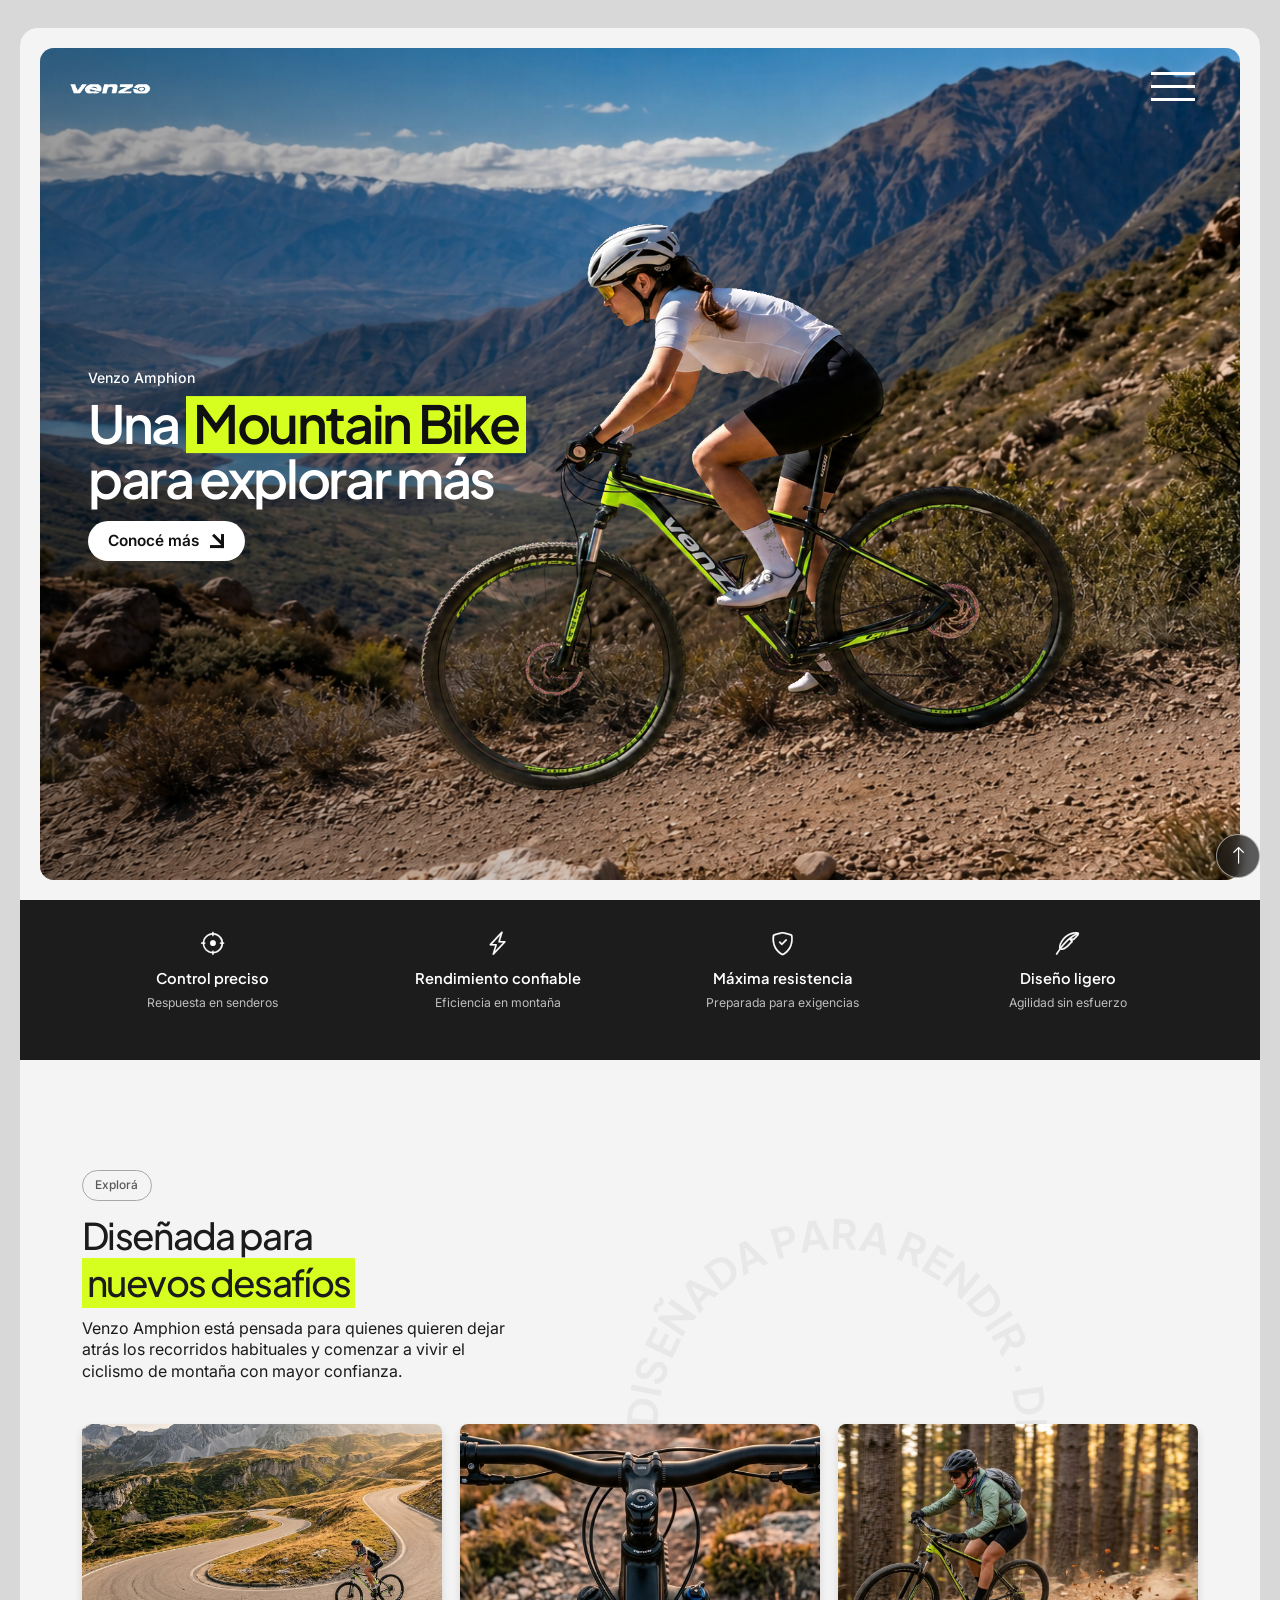
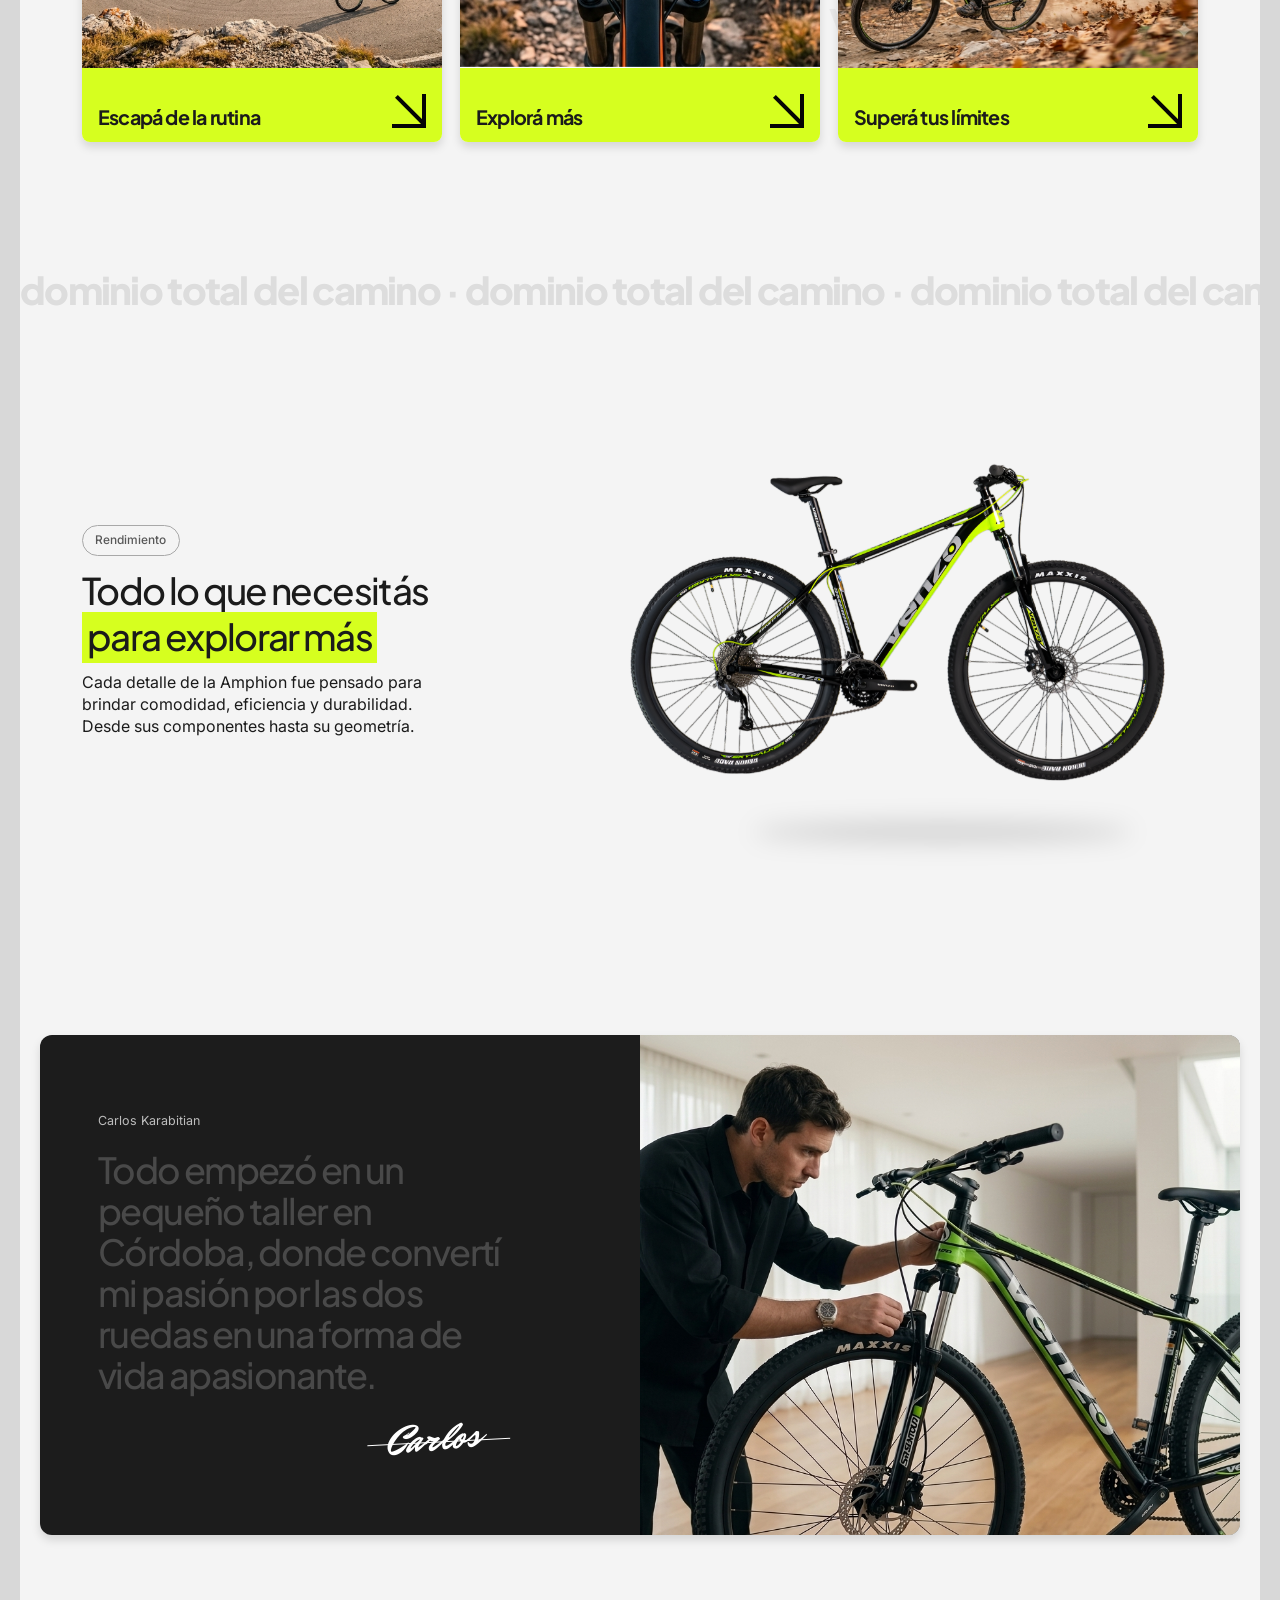
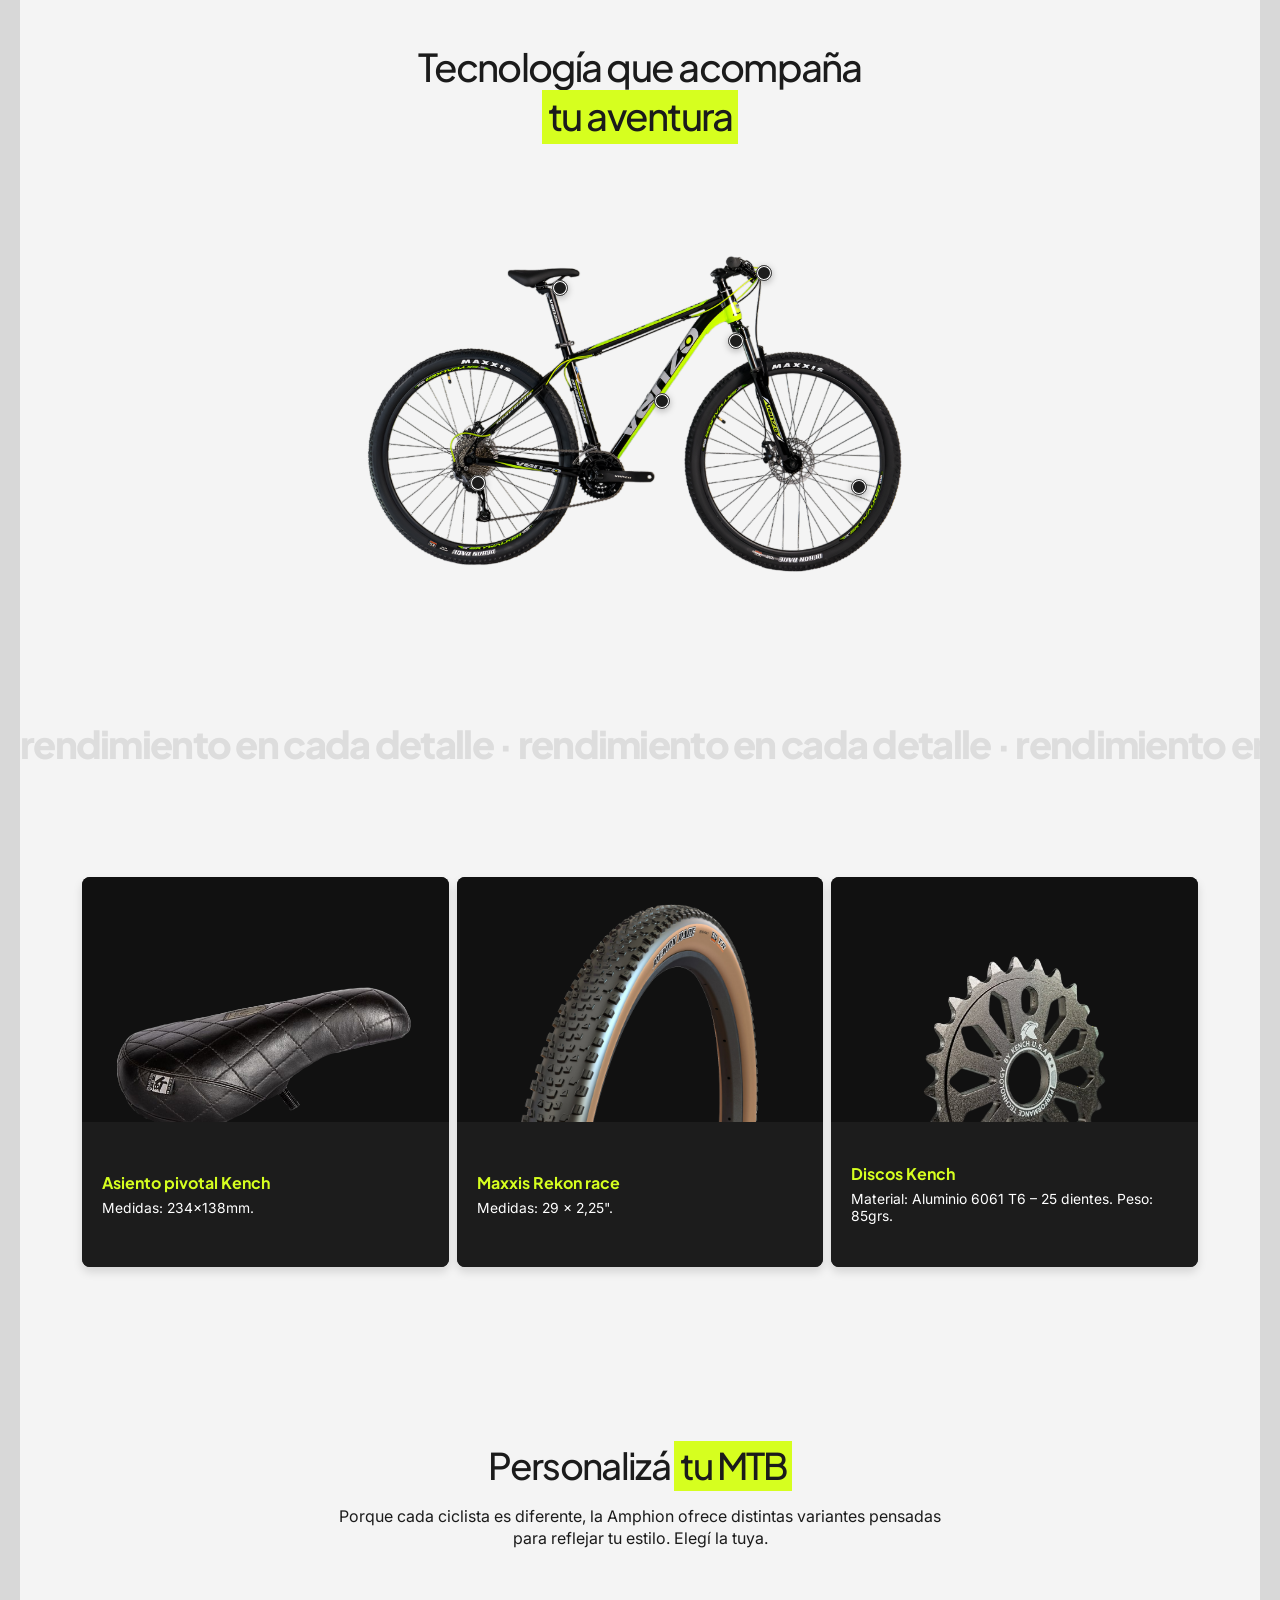
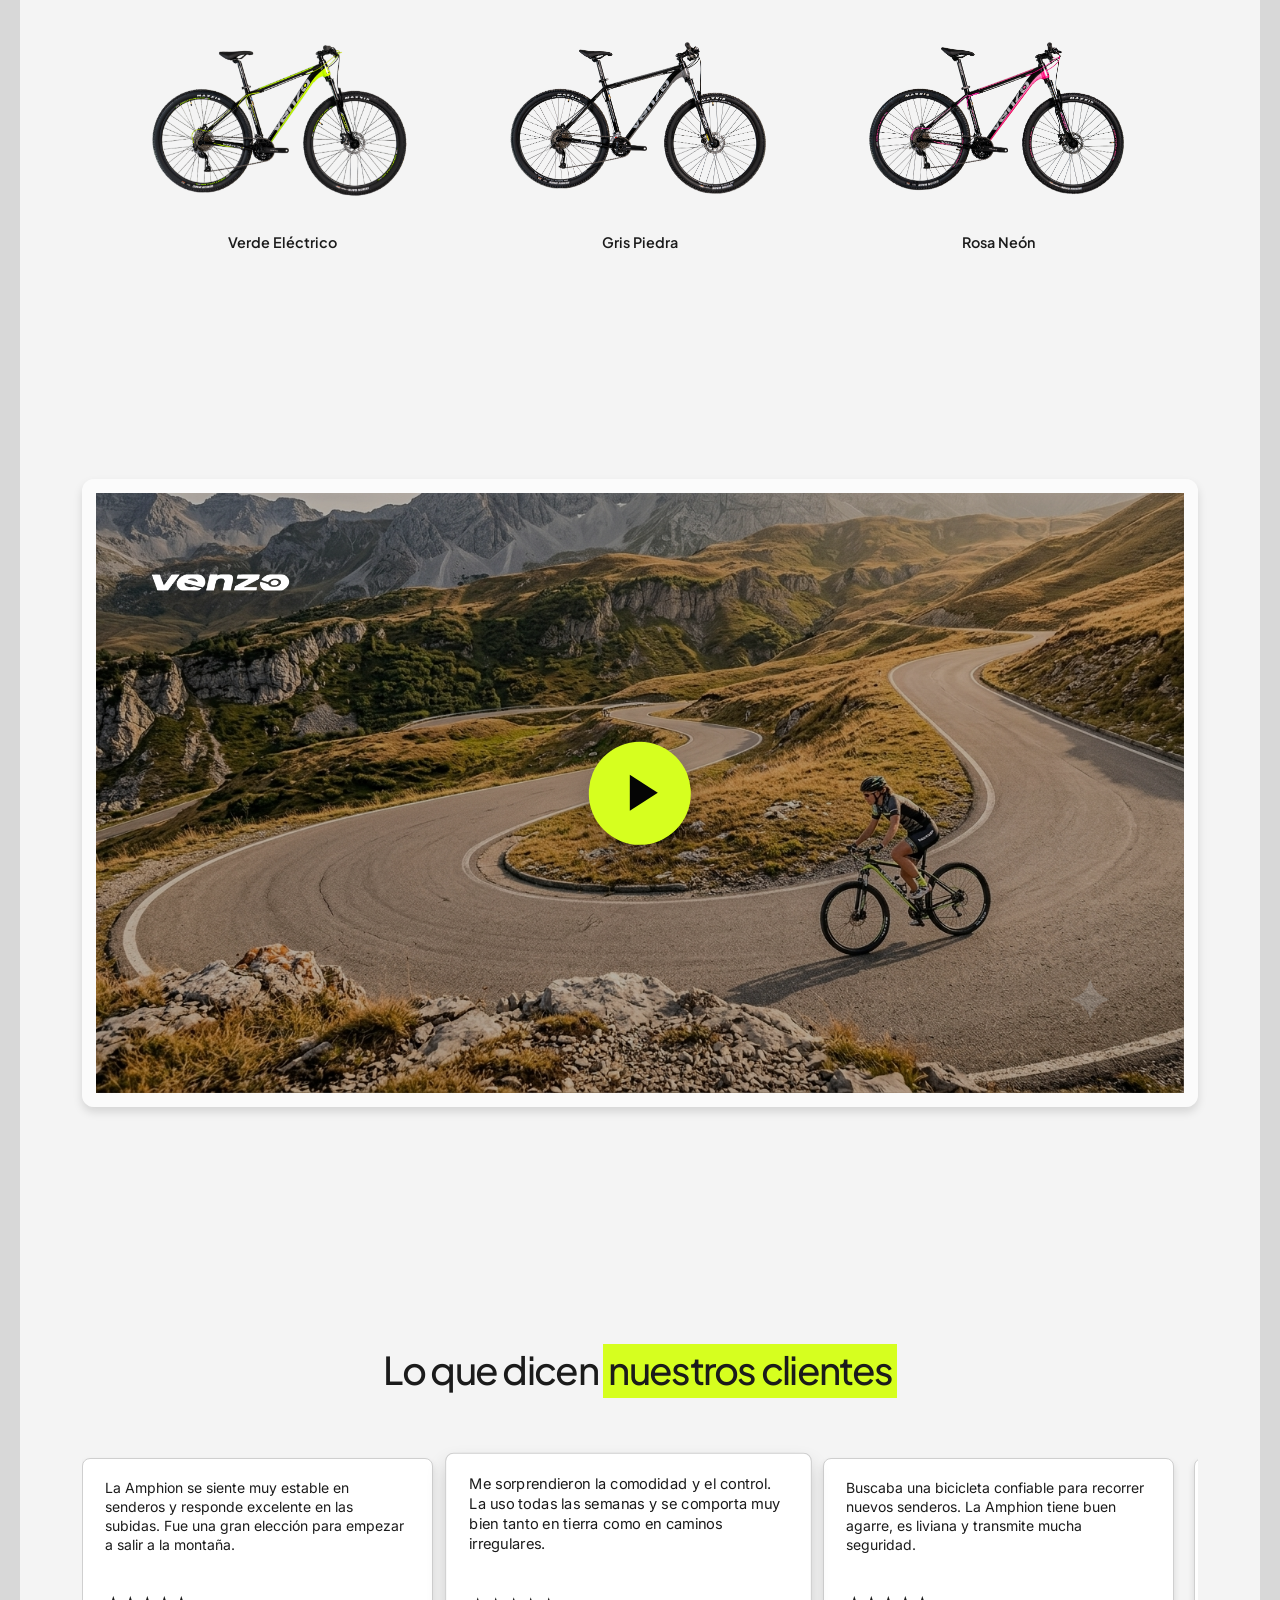
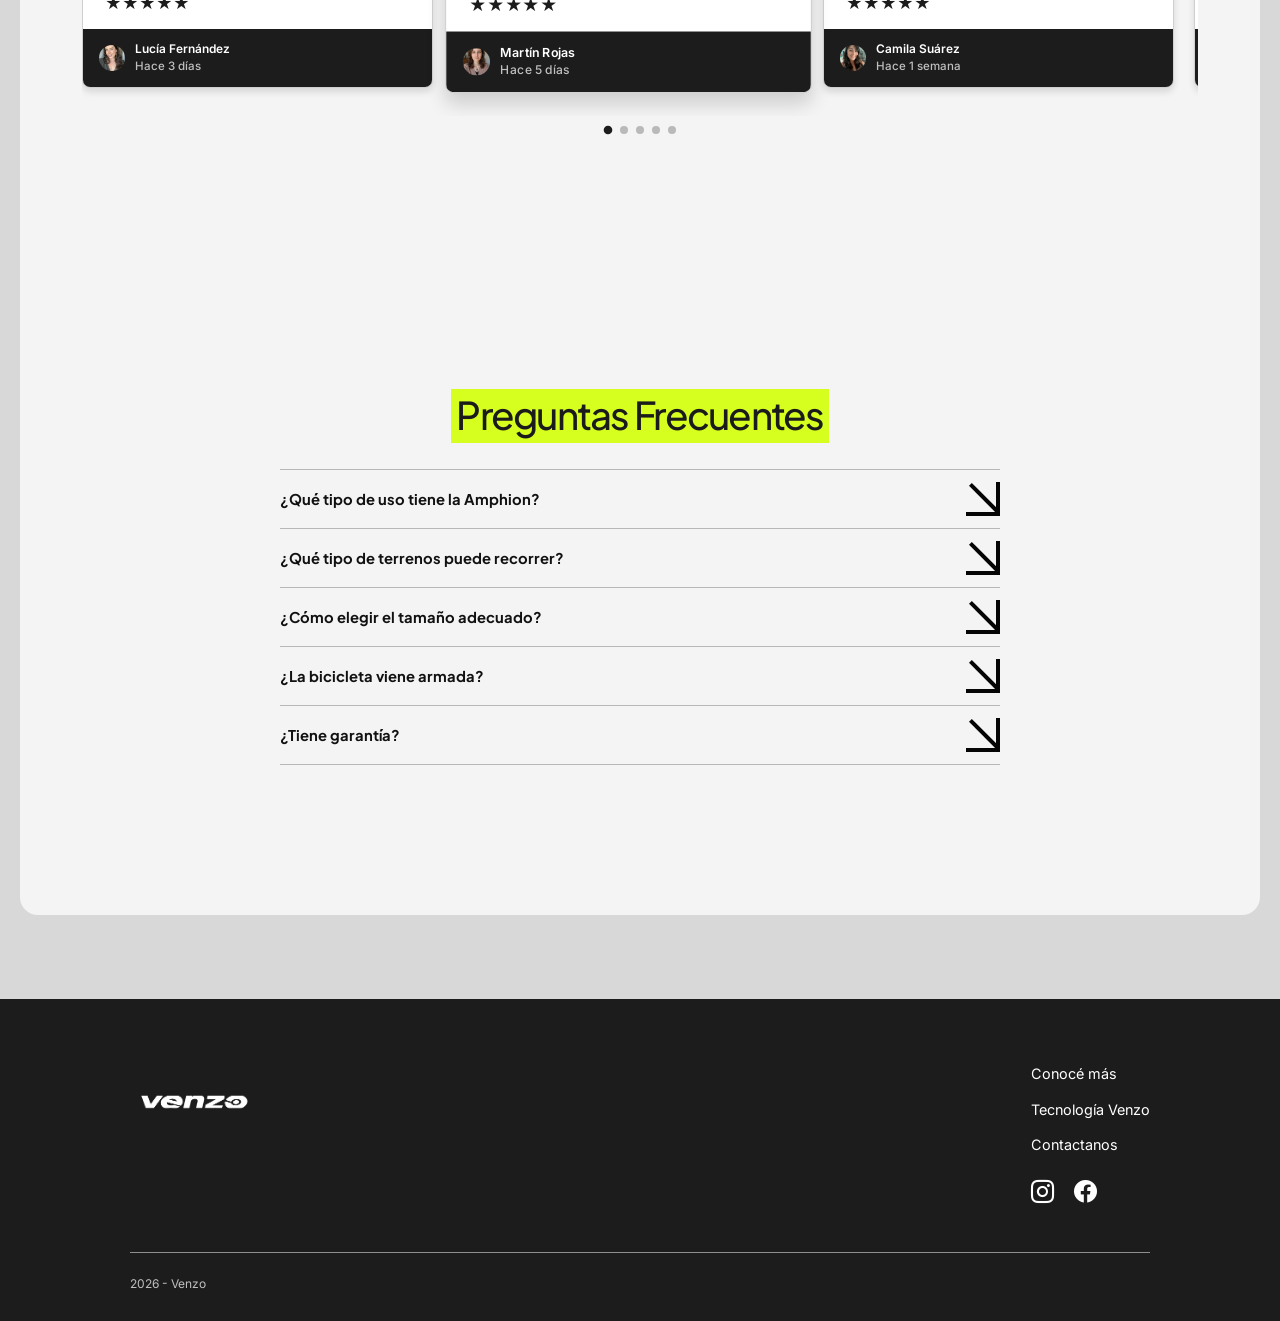
==== commit d79756df: "Add files via upload" ====
--- a/index.html
+++ b/index.html
@@ -4,7 +4,8 @@
         <meta charset="utf-8" />
         <meta name="viewport" content="width=device-width, initial-scale=1" />
         <title>Venzo Amphion | Mountain Bike</title>
-        <link rel="icon" type="image/x-icon" href="assets/favicon.ico" />
+        <link rel="icon" type="image/png" href="assets/img/Logo-Bicicletas-Venzo.png" />
+        <link rel="apple-touch-icon" href="assets/img/Logo-Bicicletas-Venzo.png" />
         <link rel="preconnect" href="https://fonts.googleapis.com" />
         <link rel="preconnect" href="https://fonts.gstatic.com" crossorigin />
         <link href="https://fonts.googleapis.com/css2?family=Inter:wght@400;500;600;700;800&family=Mr+Dafoe&family=Plus+Jakarta+Sans:wght@400;500;600;700;800&display=swap" rel="stylesheet" />
@@ -264,7 +265,11 @@
 
                 <section class="photo-frame">
                     <div class="video-preview">
-                        <iframe src="https://www.youtube-nocookie.com/embed/hL6bVW7Ipi4?rel=0&modestbranding=1" title="Video de Venzo en YouTube" allow="accelerometer; autoplay; clipboard-write; encrypted-media; gyroscope; picture-in-picture; web-share" referrerpolicy="strict-origin-when-cross-origin" allowfullscreen></iframe>
+                        <button class="video-poster" type="button" data-video-src="https://www.youtube-nocookie.com/embed/hL6bVW7Ipi4?rel=0&modestbranding=1&autoplay=1" aria-label="Reproducir video de Venzo">
+                            <img src="assets/img/Gemini_Generated_Image_pqymmxpqymmxpqym.webp" alt="Ciclista recorriendo un camino de montaña" />
+                            <span class="video-logo" aria-hidden="true"><img src="assets/img/Logo-Bicicletas-Venzo.png" alt="" /></span>
+                            <span class="video-play" aria-hidden="true"></span>
+                        </button>
                     </div>
                 </section>
 
--- a/css/styles.css
+++ b/css/styles.css
@@ -300,7 +300,7 @@
   padding: 0.4rem 1.05rem;
   background: #fff;
   color: #101010;
-  font-size: calc(0.74rem + 1.5pt);
+  font-size: calc(0.74rem + 0.5pt);
   font-weight: 600;
   display: inline-flex;
   align-items: center;
@@ -355,7 +355,7 @@
 
   .hero-btn {
     padding: 0.52rem 1.28rem;
-    font-size: calc(0.92rem + 1.5pt);
+    font-size: calc(0.92rem + 0.5pt);
     gap: 0.68rem;
   }
 
@@ -371,6 +371,14 @@
     bottom: -1.5px;
     width: 130%;
     height: 3px;
+  }
+}
+
+@media (min-width: 901px) and (max-height: 860px) {
+  .hero-cyclist {
+    object-fit: contain;
+    object-position: 64% 56%;
+    transform: scale(0.9);
   }
 }
 
@@ -584,14 +592,15 @@
 }
 
 .feature-card:hover .feature-overlay,
-.feature-card:focus-visible .feature-overlay {
+.feature-card:focus-visible .feature-overlay,
+.feature-card.is-open .feature-overlay {
   opacity: 1;
   transform: translateY(0);
 }
 
 .feature-card strong {
   font-family: var(--font-hero);
-  font-size: calc(clamp(1.15rem, 2vw, 1.4rem) - 1pt);
+  font-size: calc(clamp(1.15rem, 2vw, 1.4rem) - 2pt);
   font-weight: 700;
   letter-spacing: -0.04em;
   line-height: 1;
@@ -609,8 +618,31 @@
 }
 
 .feature-card:hover .card-arrow,
-.feature-card:focus-visible .card-arrow {
+.feature-card:focus-visible .card-arrow,
+.feature-card.is-open .card-arrow {
   transform: rotate(45deg);
+}
+
+@media (hover: none) and (pointer: coarse) {
+  .feature-card:hover .feature-overlay,
+  .feature-card:focus-visible .feature-overlay {
+    opacity: 0;
+    transform: translateY(12px);
+  }
+
+  .feature-card:hover .card-arrow,
+  .feature-card:focus-visible .card-arrow {
+    transform: none;
+  }
+
+  .feature-card.is-open .feature-overlay {
+    opacity: 1;
+    transform: translateY(0);
+  }
+
+  .feature-card.is-open .card-arrow {
+    transform: rotate(45deg);
+  }
 }
 
 .card-arrow::before {
@@ -1005,7 +1037,7 @@
 .component-callout {
   position: absolute;
   top: 50%;
-  width: 235px;
+  width: 270px;
   display: flex;
   align-items: center;
   opacity: 0;
@@ -1033,7 +1065,7 @@
 }
 
 .callout-copy {
-  width: 145px;
+  width: 180px;
   padding-inline: 10px;
   color: var(--dark);
   text-align: left;
@@ -1296,6 +1328,88 @@
   border-radius: 12px;
 }
 
+.video-poster {
+  position: relative;
+  width: 100%;
+  height: 100%;
+  display: block;
+  padding: 0;
+  border: 0;
+  background: var(--dark);
+  cursor: pointer;
+}
+
+.video-poster img {
+  width: 100%;
+  height: 100%;
+  display: block;
+  object-fit: cover;
+  object-position: center;
+  filter: brightness(0.72);
+  transition: transform 240ms ease, filter 240ms ease;
+}
+
+.video-poster:hover img,
+.video-poster:focus-visible img {
+  filter: brightness(0.82);
+  transform: scale(1.015);
+}
+
+.video-logo {
+  position: absolute;
+  top: clamp(22px, 3vw, 46px);
+  left: clamp(24px, 3.2vw, 52px);
+  width: clamp(112px, 13vw, 190px);
+  display: block;
+  filter: drop-shadow(0 8px 18px rgba(0, 0, 0, 0.28));
+}
+
+.video-logo img {
+  width: 100%;
+  height: auto;
+  display: block;
+  object-fit: contain;
+  filter: none;
+  transform: none;
+  transition: none;
+}
+
+.video-poster:hover .video-logo img,
+.video-poster:focus-visible .video-logo img {
+  filter: none;
+  transform: none;
+}
+
+.video-play {
+  position: absolute;
+  inset: 50% auto auto 50%;
+  width: clamp(74px, 8vw, 116px);
+  height: clamp(74px, 8vw, 116px);
+  display: grid;
+  place-items: center;
+  border-radius: 50%;
+  background: var(--acid);
+  box-shadow: 0 18px 38px rgba(0, 0, 0, 0.28);
+  transform: translate(-50%, -50%);
+  transition: transform 200ms ease, box-shadow 200ms ease;
+}
+
+.video-play::before {
+  content: "";
+  width: 0;
+  height: 0;
+  margin-left: 7%;
+  border-top: clamp(14px, 1.45vw, 22px) solid transparent;
+  border-bottom: clamp(14px, 1.45vw, 22px) solid transparent;
+  border-left: clamp(22px, 2.25vw, 34px) solid #050505;
+}
+
+.video-poster:hover .video-play,
+.video-poster:focus-visible .video-play {
+  box-shadow: 0 22px 44px rgba(0, 0, 0, 0.34);
+  transform: translate(-50%, -50%) scale(1.04);
+}
+
 .video-preview iframe {
   width: 100%;
   height: 100%;
@@ -1315,6 +1429,10 @@
 .testimonials-section h2 {
   margin-bottom: 48px;
   font-size: clamp(1.55rem, 3vw, 2.4rem);
+}
+
+.testimonials-section h2 mark {
+  white-space: nowrap;
 }
 
 .testimonial-row {
@@ -1728,17 +1846,17 @@
   }
 
   .performance-bike {
-    top: 86%;
+    top: 50%;
     left: 50%;
-    width: 142%;
+    width: 116%;
     margin: 0;
     transform: translate(-50%, -50%);
   }
 
   .performance-visual {
     width: min(100%, 620px);
-    margin: 30px auto 0;
-    aspect-ratio: 1.68;
+    margin: 64px auto 0;
+    aspect-ratio: 1.34;
     overflow: visible;
   }
 
@@ -1784,8 +1902,8 @@
 
   .hero-section {
     width: calc(100% - 24px);
-    height: clamp(840px, 136vw, 1080px);
-    min-height: 840px;
+    height: clamp(680px, 116vw, 820px);
+    min-height: 680px;
     margin: 12px auto;
     padding-inline: 0;
     background: #222;
@@ -1804,15 +1922,15 @@
   }
 
   .hero-background {
-    top: -70px;
-    height: calc(100% + 70px);
-    object-position: 63% 76%;
+    top: -40px;
+    height: calc(100% + 40px);
+    object-position: 63% 74%;
   }
 
   .hero-cyclist {
-    top: 374px;
+    top: 310px;
     left: 50%;
-    width: min(194vw, 820px);
+    width: min(170vw, 700px);
     max-width: none;
     height: auto;
     aspect-ratio: 1728 / 899;
@@ -1854,7 +1972,7 @@
   }
 
   .hero-content {
-    top: 158px;
+    top: 118px;
     left: 20px;
     right: 20px;
     bottom: auto;
@@ -1890,18 +2008,20 @@
   }
 
   .performance-section {
-    row-gap: 48px;
-    padding-top: 80px;
-    padding-bottom: 220px;
+    min-height: 760px;
+    row-gap: 44px;
+    padding-top: 28px;
+    padding-bottom: 76px;
   }
 
   .performance-bike {
+    top: 49%;
     left: 50%;
-    width: 124%;
+    width: 108%;
   }
 
   .performance-visual {
-    margin-top: 0;
+    margin-top: 28px;
     overflow: visible;
     clip-path: inset(-100% 0);
   }
@@ -1947,7 +2067,7 @@
 
   .circular-watermark {
     --watermark-x: -50%;
-    top: 270px;
+    top: 310px;
     left: 50%;
     right: auto;
     width: min(118vw, 500px);
@@ -1964,7 +2084,7 @@
   }
 
   .performance-section {
-    min-height: auto;
+    min-height: 760px;
   }
 
   .split-section {
@@ -2015,6 +2135,7 @@
   }
 
   .mobile-tech-detail {
+    width: min(100%, 320px);
     min-height: 76px;
     display: block;
     margin: 28px auto 32px;
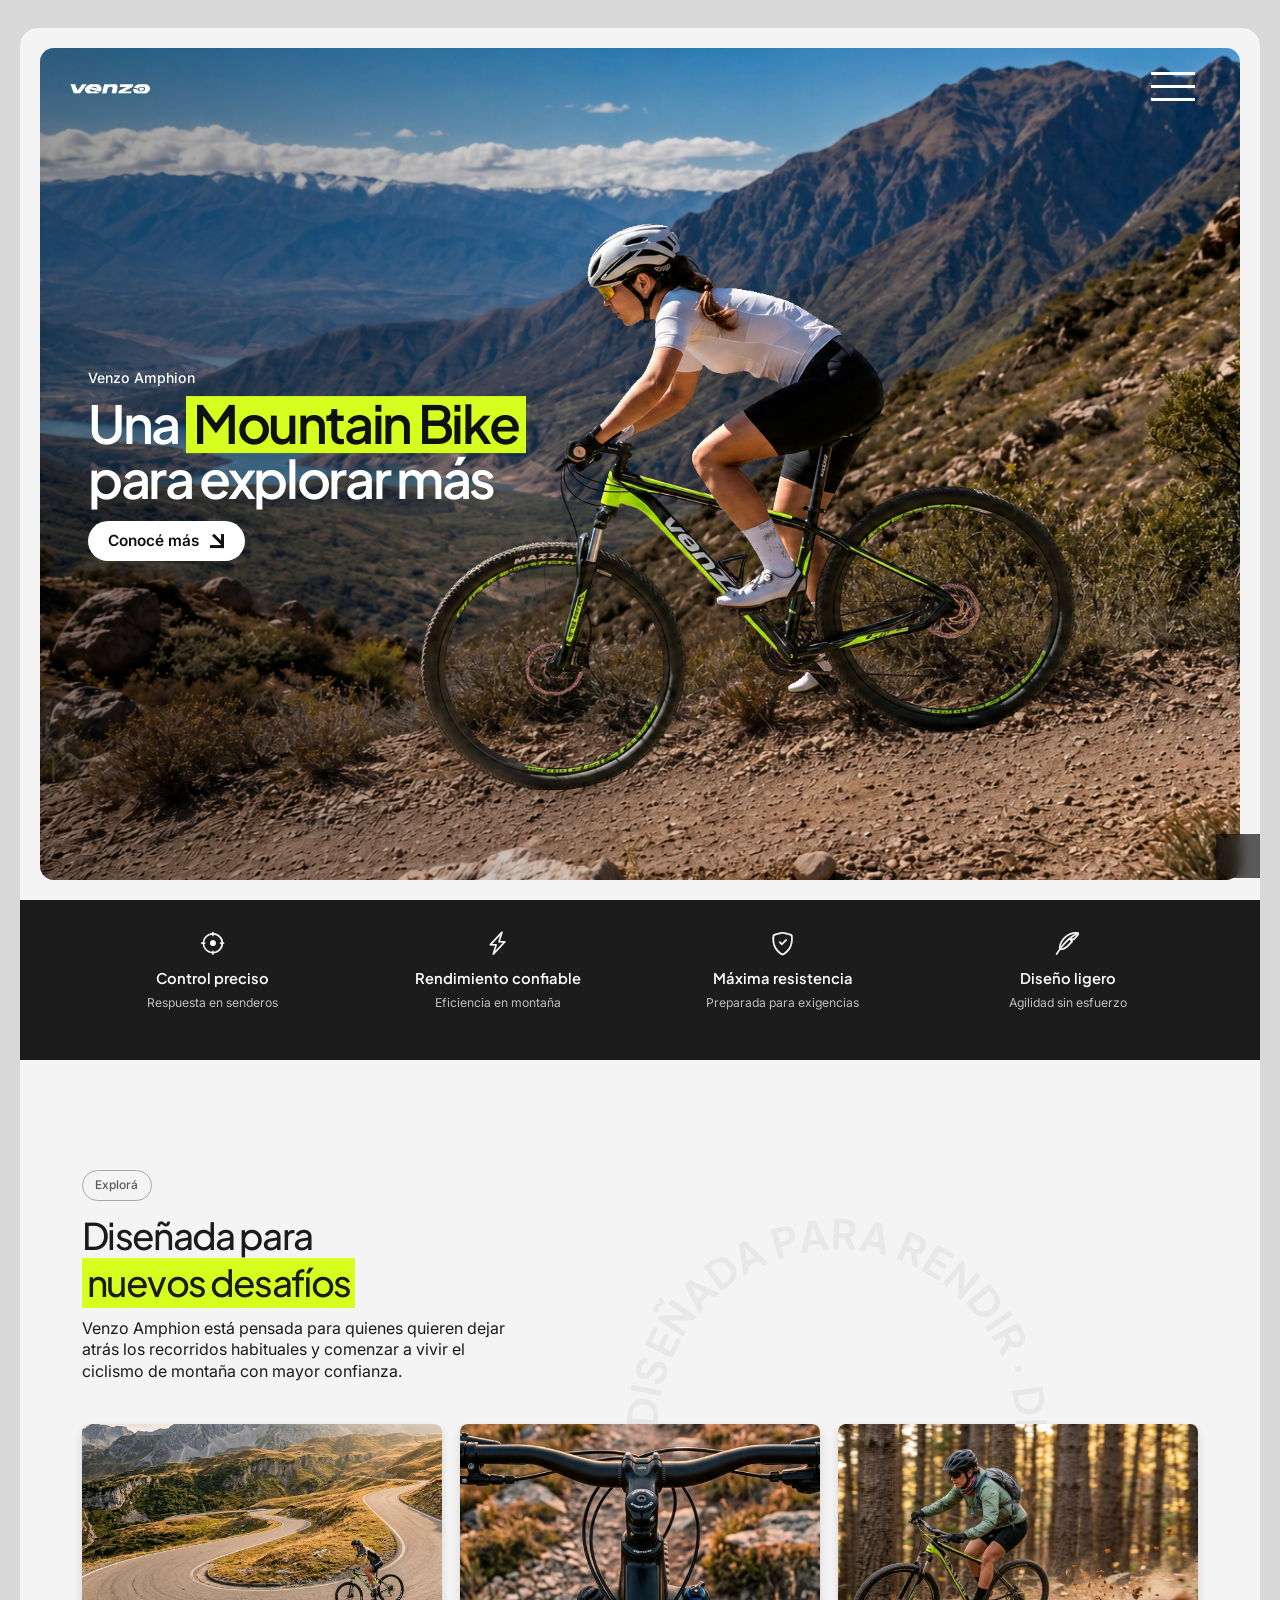
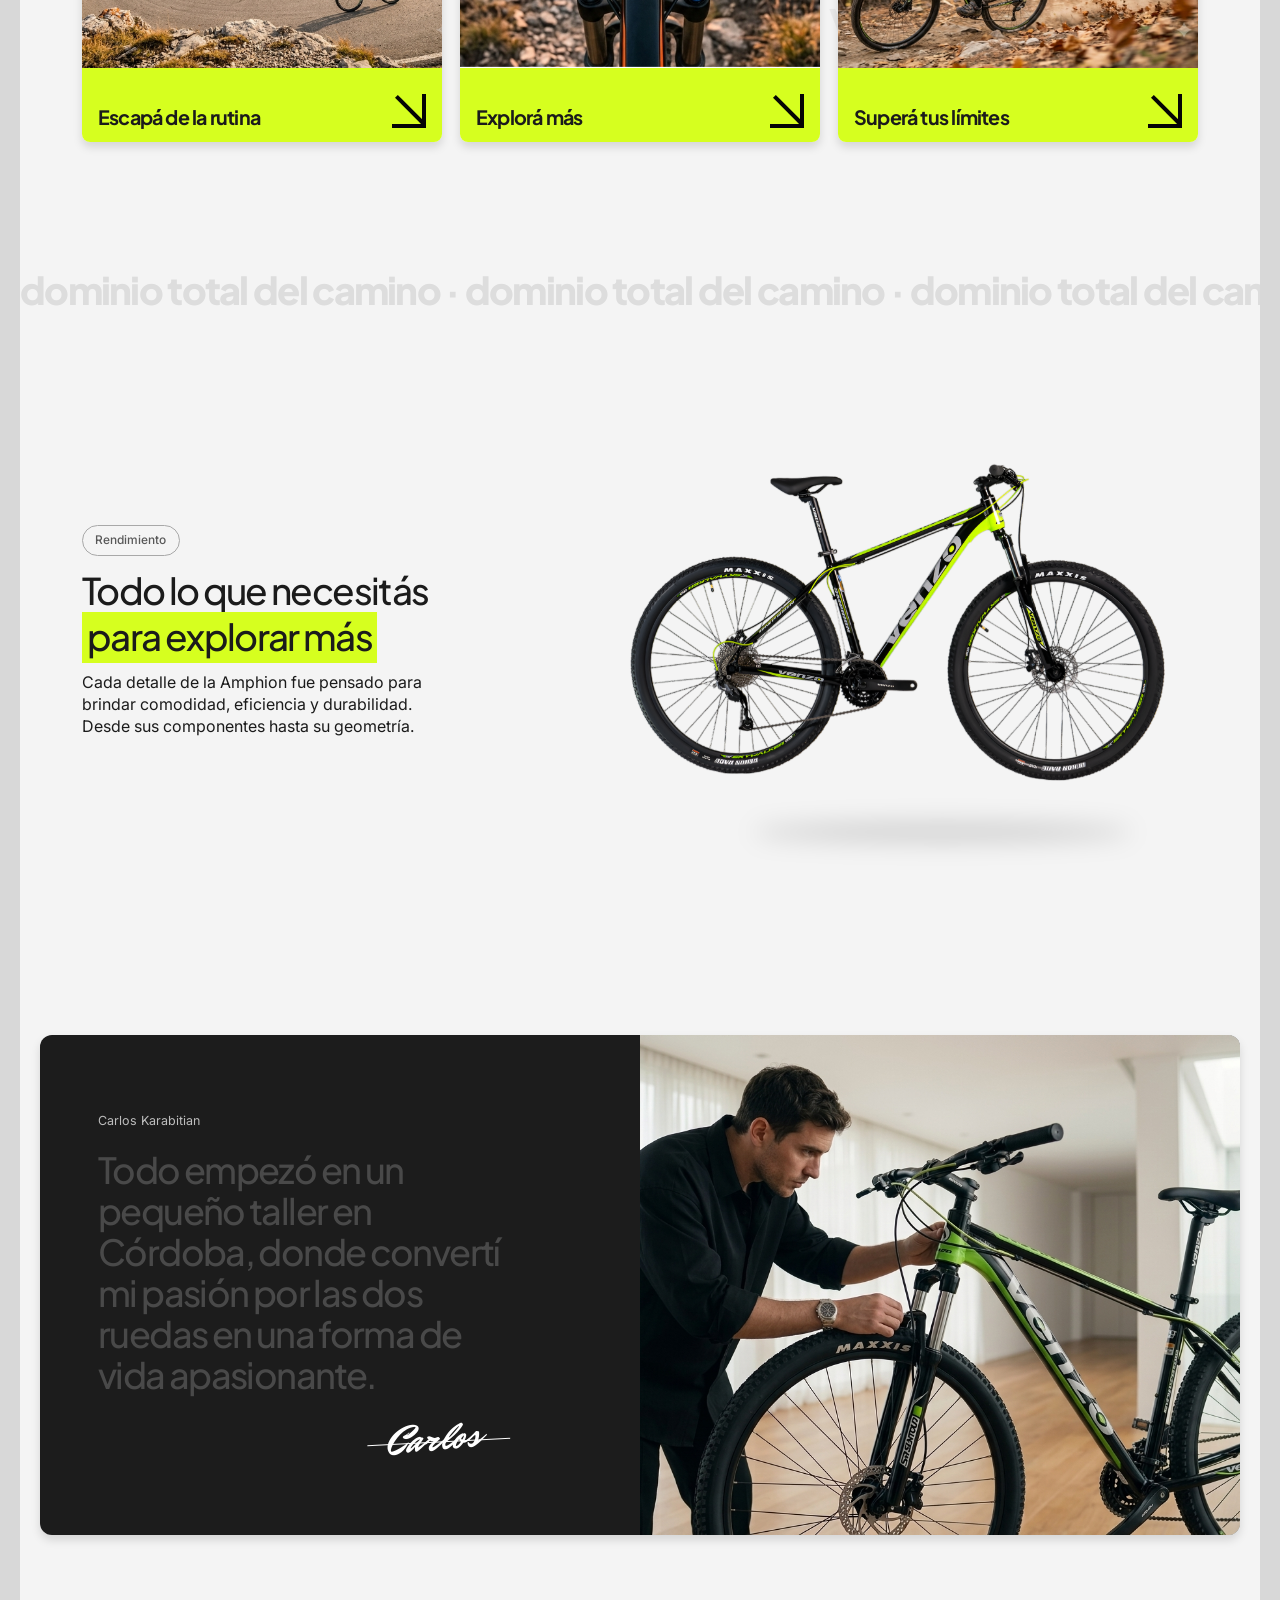
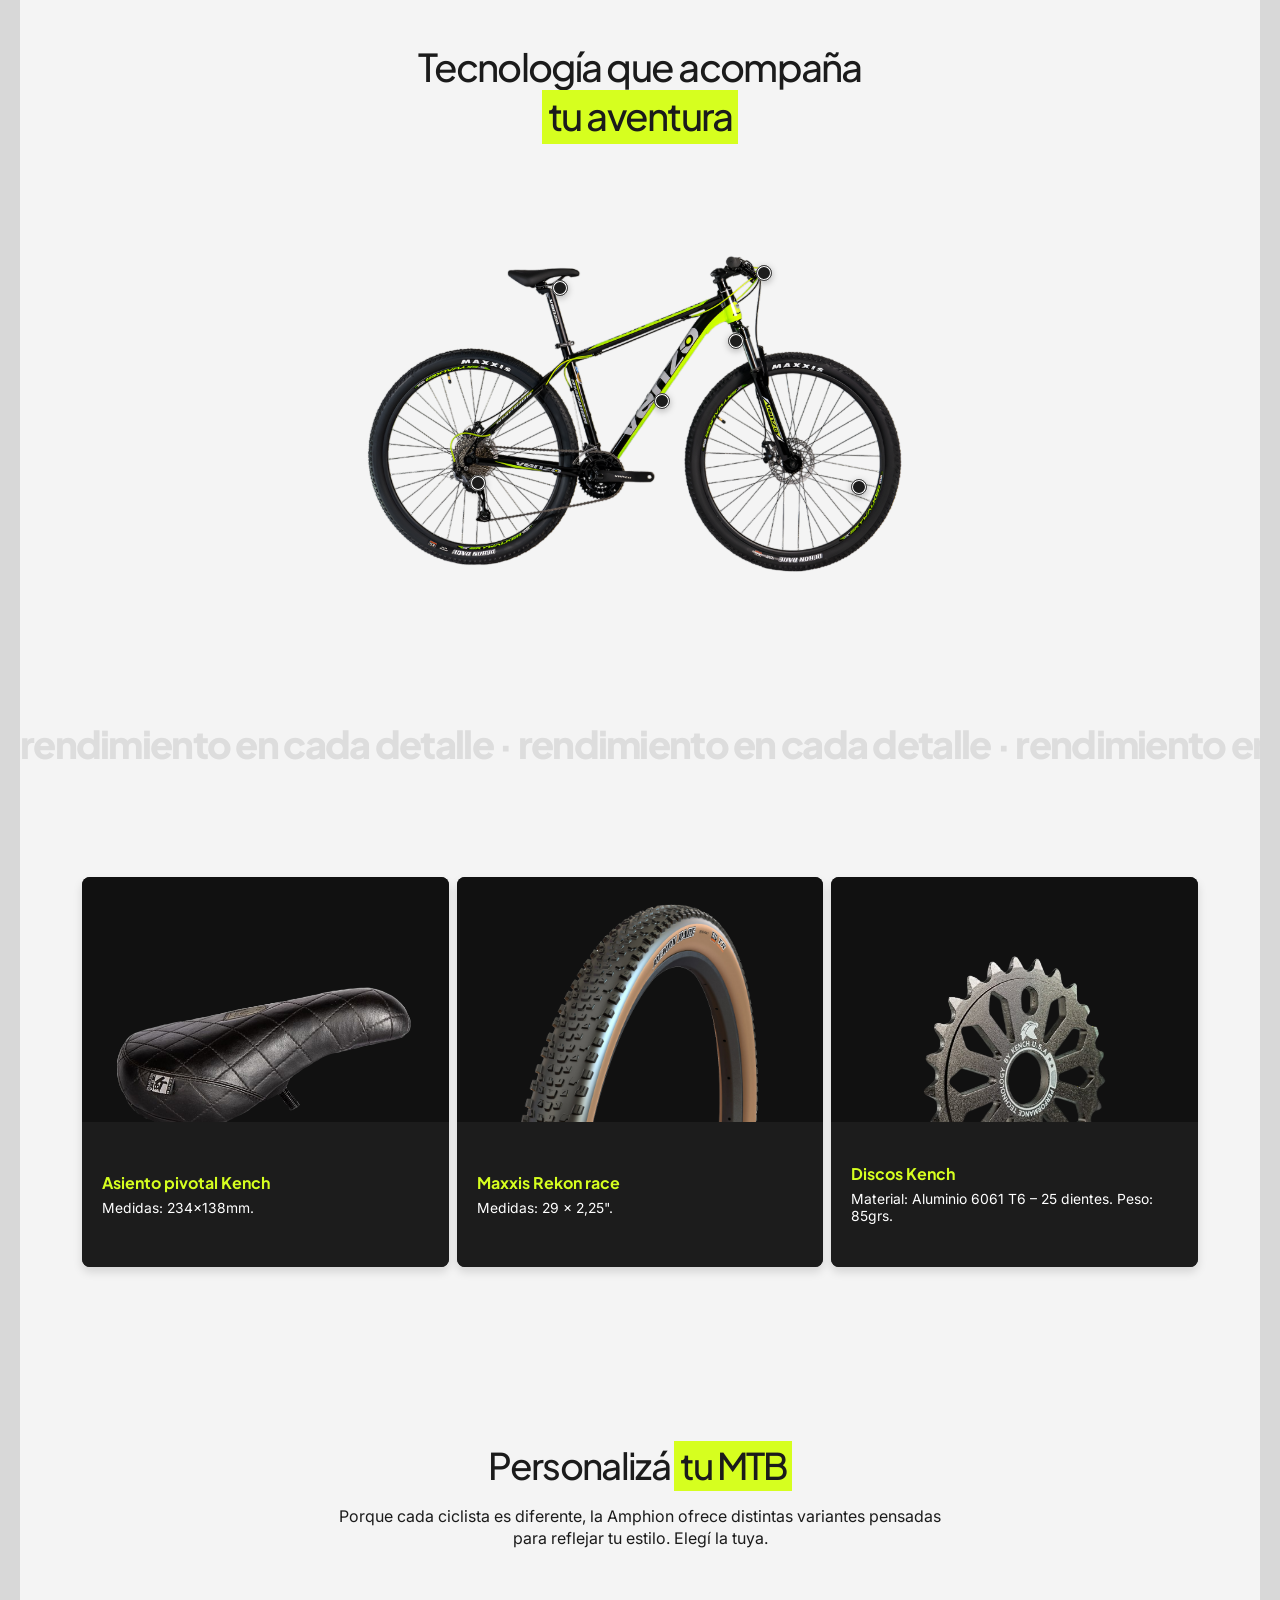
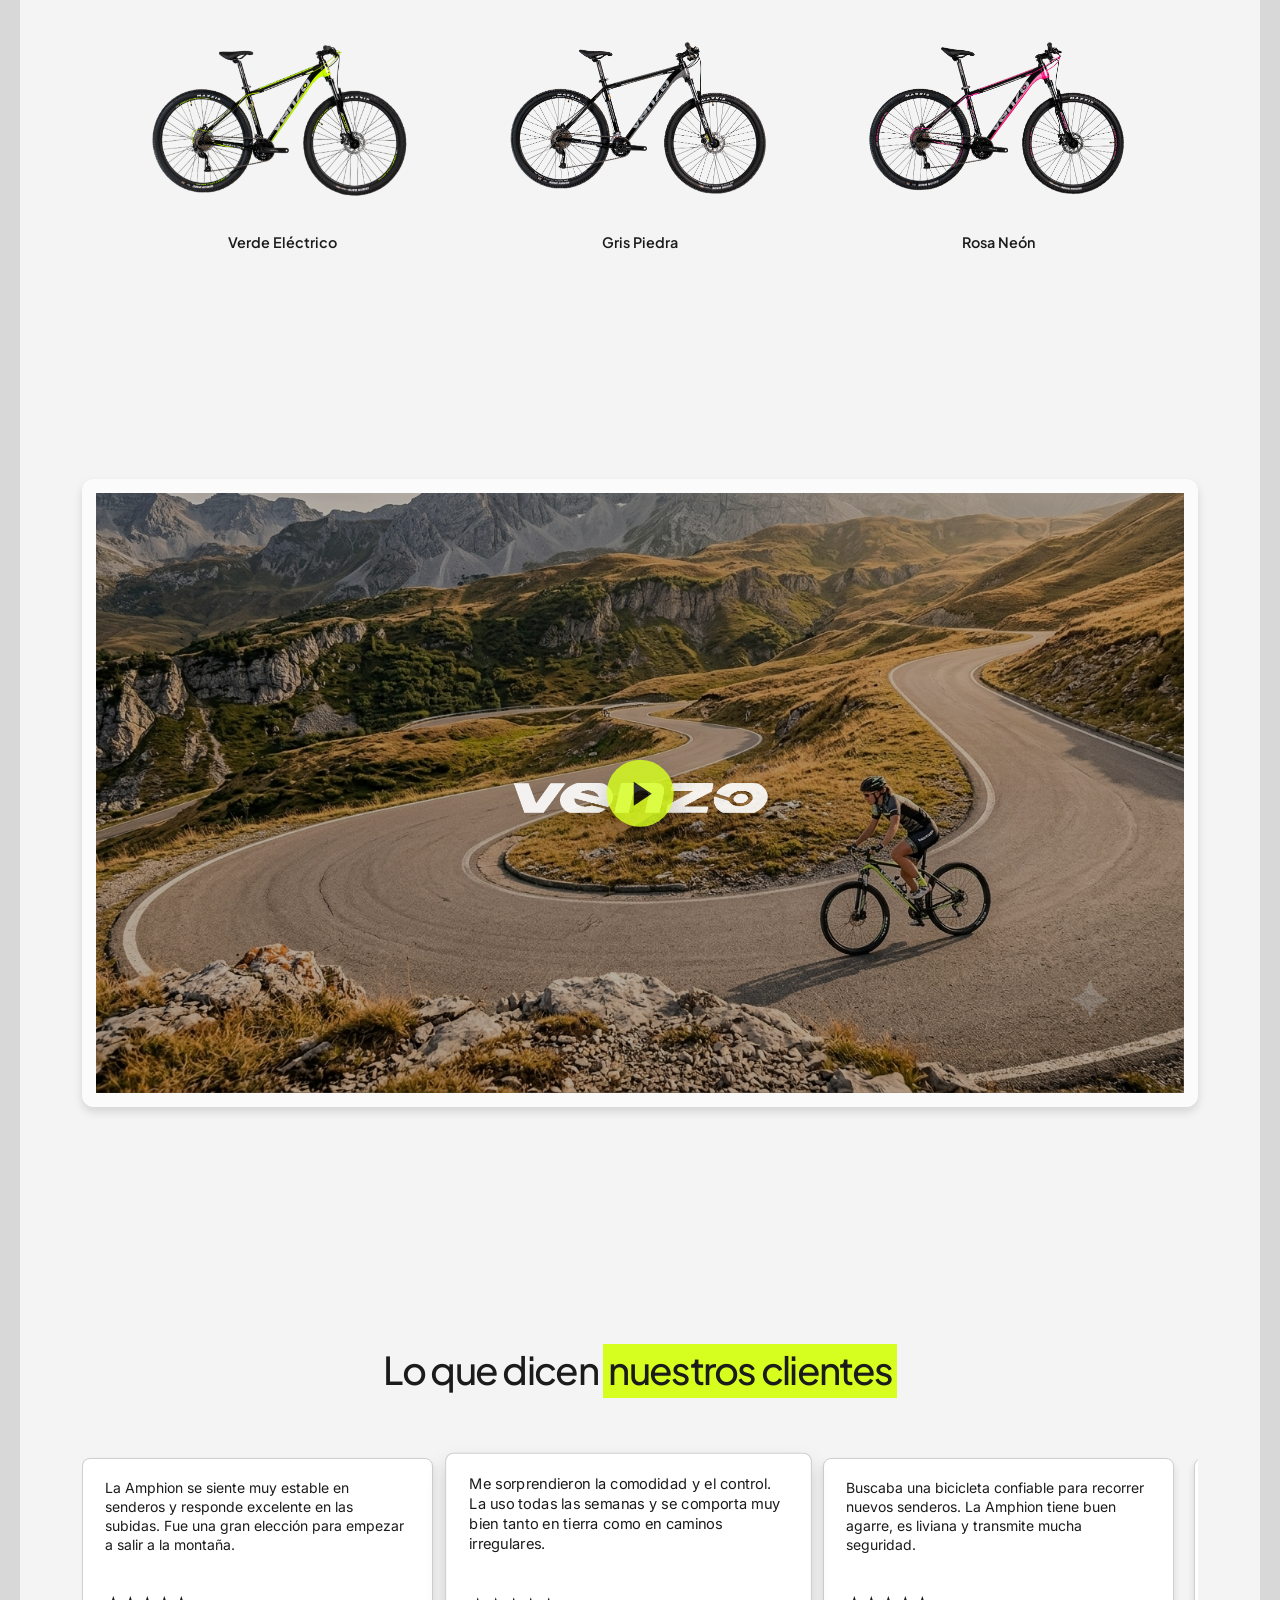
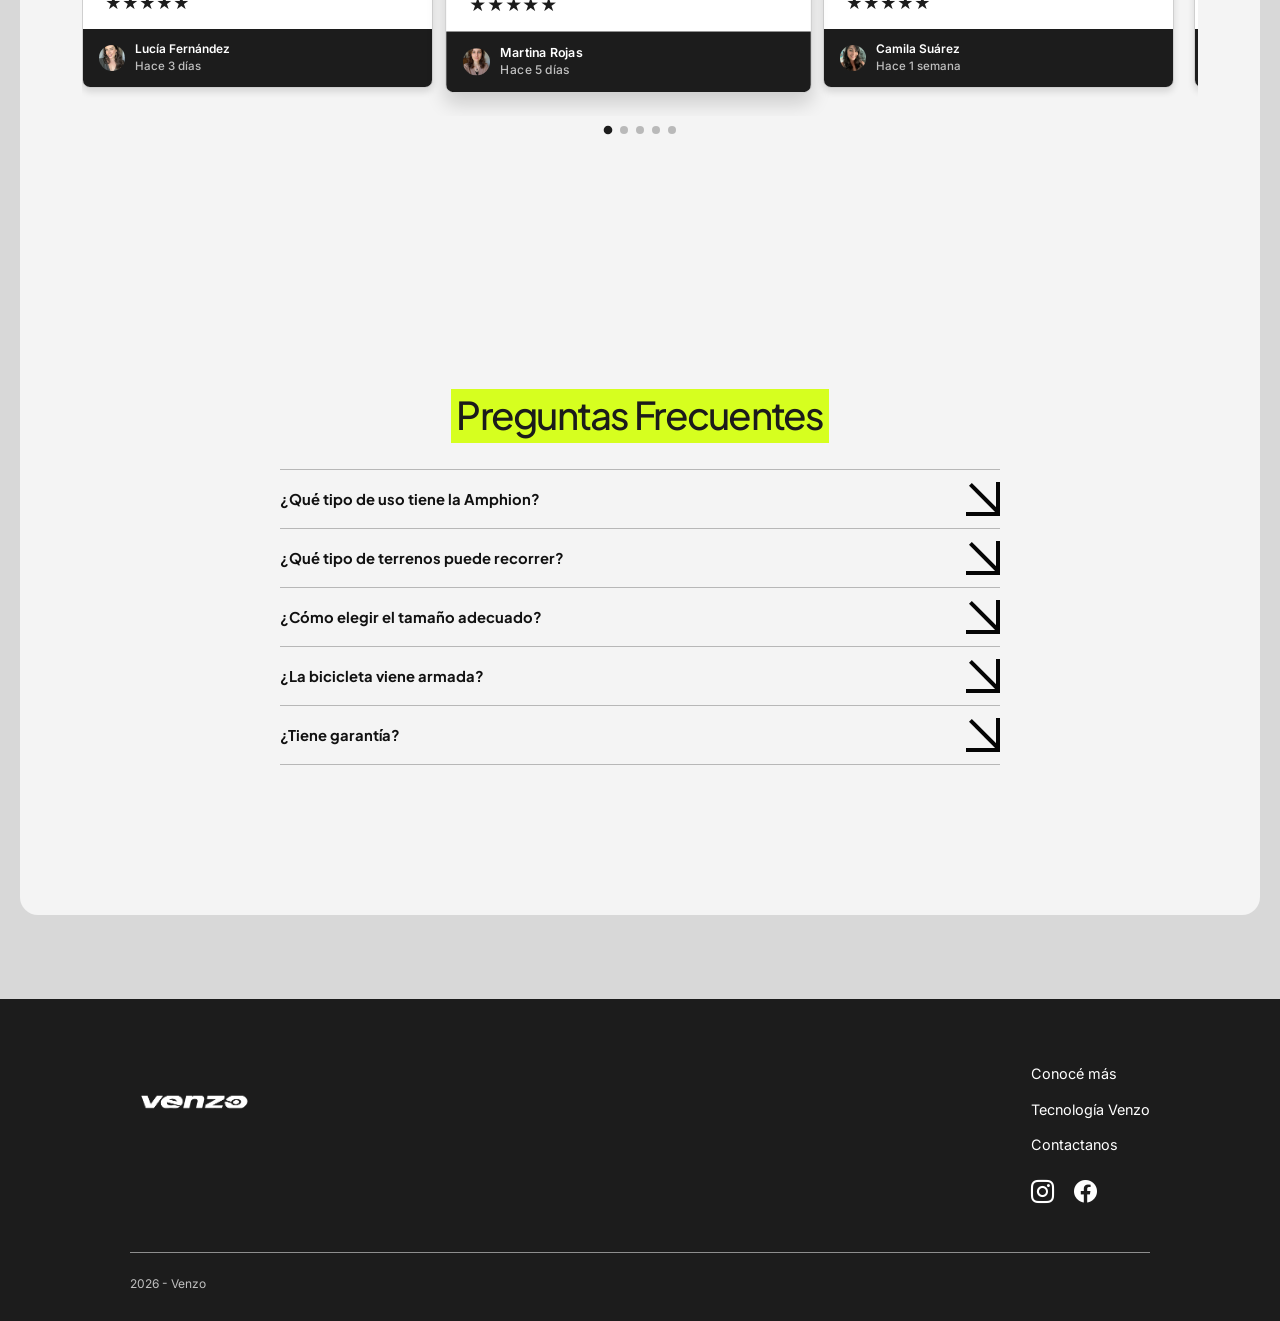
==== commit d6d171b3: "Add files via upload" ====
--- a/index.html
+++ b/index.html
@@ -285,7 +285,7 @@
                             <article class="testimonial-card">
                                 <p>Me sorprendieron la comodidad y el control. La uso todas las semanas y se comporta muy bien tanto en tierra como en caminos irregulares.</p>
                                 <div class="testimonial-stars" aria-label="5 estrellas">★★★★★</div>
-                                <div class="testimonial-author"><img src="assets/img/8af5f9f265e3dac75932e51af3ac99f8.webp" alt="" /><span><strong>Martín Rojas</strong><small>Hace 5 días</small></span></div>
+                                <div class="testimonial-author"><img src="assets/img/8af5f9f265e3dac75932e51af3ac99f8.webp" alt="" /><span><strong>Martina Rojas</strong><small>Hace 5 días</small></span></div>
                             </article>
                             <article class="testimonial-card">
                                 <p>Buscaba una bicicleta confiable para recorrer nuevos senderos. La Amphion tiene buen agarre, es liviana y transmite mucha seguridad.</p>
@@ -295,7 +295,7 @@
                             <article class="testimonial-card">
                                 <p>Después de varios meses de uso, sigue funcionando impecable. Es cómoda, resistente y muy divertida para las salidas de fin de semana.</p>
                                 <div class="testimonial-stars" aria-label="5 estrellas">★★★★★</div>
-                                <div class="testimonial-author"><img src="assets/img/istockphoto-1425797951-612x612.jpg" alt="" /><span><strong>Diego Gómez</strong><small>Hace 9 días</small></span></div>
+                                <div class="testimonial-author"><img src="assets/img/istockphoto-1425797951-612x612.jpg" alt="" /><span><strong>Diana Gómez</strong><small>Hace 9 días</small></span></div>
                             </article>
                             <article class="testimonial-card">
                                 <p>La elegí para volver a pedalear y superó mis expectativas. Se siente ágil, segura y muy cómoda incluso durante recorridos largos.</p>
@@ -305,7 +305,7 @@
                             <article class="testimonial-card">
                                 <p>El cuadro responde muy bien y la transmisión es precisa. Me dio la confianza necesaria para animarme a caminos más exigentes.</p>
                                 <div class="testimonial-stars" aria-label="5 estrellas">★★★★★</div>
-                                <div class="testimonial-author"><img src="assets/img/fd22d7d5fc96244d541ec2a6585b8e6a.webp" alt="" /><span><strong>Nicolás Herrera</strong><small>Hace 2 semanas</small></span></div>
+                                <div class="testimonial-author"><img src="assets/img/fd22d7d5fc96244d541ec2a6585b8e6a.webp" alt="" /><span><strong>Natalia Herrera</strong><small>Hace 2 semanas</small></span></div>
                             </article>
                         </div>
                         <div class="testimonial-dots" aria-label="Más reseñas">
--- a/css/styles.css
+++ b/css/styles.css
@@ -1357,11 +1357,14 @@
 
 .video-logo {
   position: absolute;
-  top: clamp(22px, 3vw, 46px);
-  left: clamp(24px, 3.2vw, 52px);
-  width: clamp(112px, 13vw, 190px);
+  z-index: 1;
+  top: 50%;
+  left: 50%;
+  width: clamp(150px, 24vw, 360px);
   display: block;
-  filter: drop-shadow(0 8px 18px rgba(0, 0, 0, 0.28));
+  opacity: 0.9;
+  filter: drop-shadow(0 10px 24px rgba(0, 0, 0, 0.32));
+  transform: translate(-50%, -50%);
 }
 
 .video-logo img {
@@ -1382,16 +1385,18 @@
 
 .video-play {
   position: absolute;
+  z-index: 2;
   inset: 50% auto auto 50%;
-  width: clamp(74px, 8vw, 116px);
-  height: clamp(74px, 8vw, 116px);
+  width: clamp(48px, 5.2vw, 78px);
+  height: clamp(48px, 5.2vw, 78px);
   display: grid;
   place-items: center;
   border-radius: 50%;
   background: var(--acid);
-  box-shadow: 0 18px 38px rgba(0, 0, 0, 0.28);
+  opacity: 0.82;
+  box-shadow: 0 12px 26px rgba(0, 0, 0, 0.24);
   transform: translate(-50%, -50%);
-  transition: transform 200ms ease, box-shadow 200ms ease;
+  transition: opacity 200ms ease, transform 200ms ease, box-shadow 200ms ease;
 }
 
 .video-play::before {
@@ -1399,14 +1404,15 @@
   width: 0;
   height: 0;
   margin-left: 7%;
-  border-top: clamp(14px, 1.45vw, 22px) solid transparent;
-  border-bottom: clamp(14px, 1.45vw, 22px) solid transparent;
-  border-left: clamp(22px, 2.25vw, 34px) solid #050505;
+  border-top: clamp(9px, 0.95vw, 14px) solid transparent;
+  border-bottom: clamp(9px, 0.95vw, 14px) solid transparent;
+  border-left: clamp(15px, 1.45vw, 23px) solid #050505;
 }
 
 .video-poster:hover .video-play,
 .video-poster:focus-visible .video-play {
-  box-shadow: 0 22px 44px rgba(0, 0, 0, 0.34);
+  opacity: 0.95;
+  box-shadow: 0 16px 30px rgba(0, 0, 0, 0.3);
   transform: translate(-50%, -50%) scale(1.04);
 }
 
@@ -1952,15 +1958,12 @@
   .hero-nav {
     top: 0;
     width: calc(100% - 24px);
-    padding-inline: 20px;
+    align-items: center;
+    padding: 24px 20px 16px;
   }
 
   .nav-panel {
     top: 0;
-  }
-
-  .hero-nav {
-    align-items: flex-start;
   }
 
   .nav-links {
@@ -2298,8 +2301,15 @@
     grid-template-columns: 1fr;
   }
 
+  .testimonial-track {
+    gap: 0;
+    padding-inline: 0;
+    scroll-padding-inline: 0;
+  }
+
   .testimonial-card {
-    flex-basis: min(82vw, 360px);
+    flex: 0 0 100%;
+    scroll-snap-align: center;
   }
 
   .testimonial-row > button {
